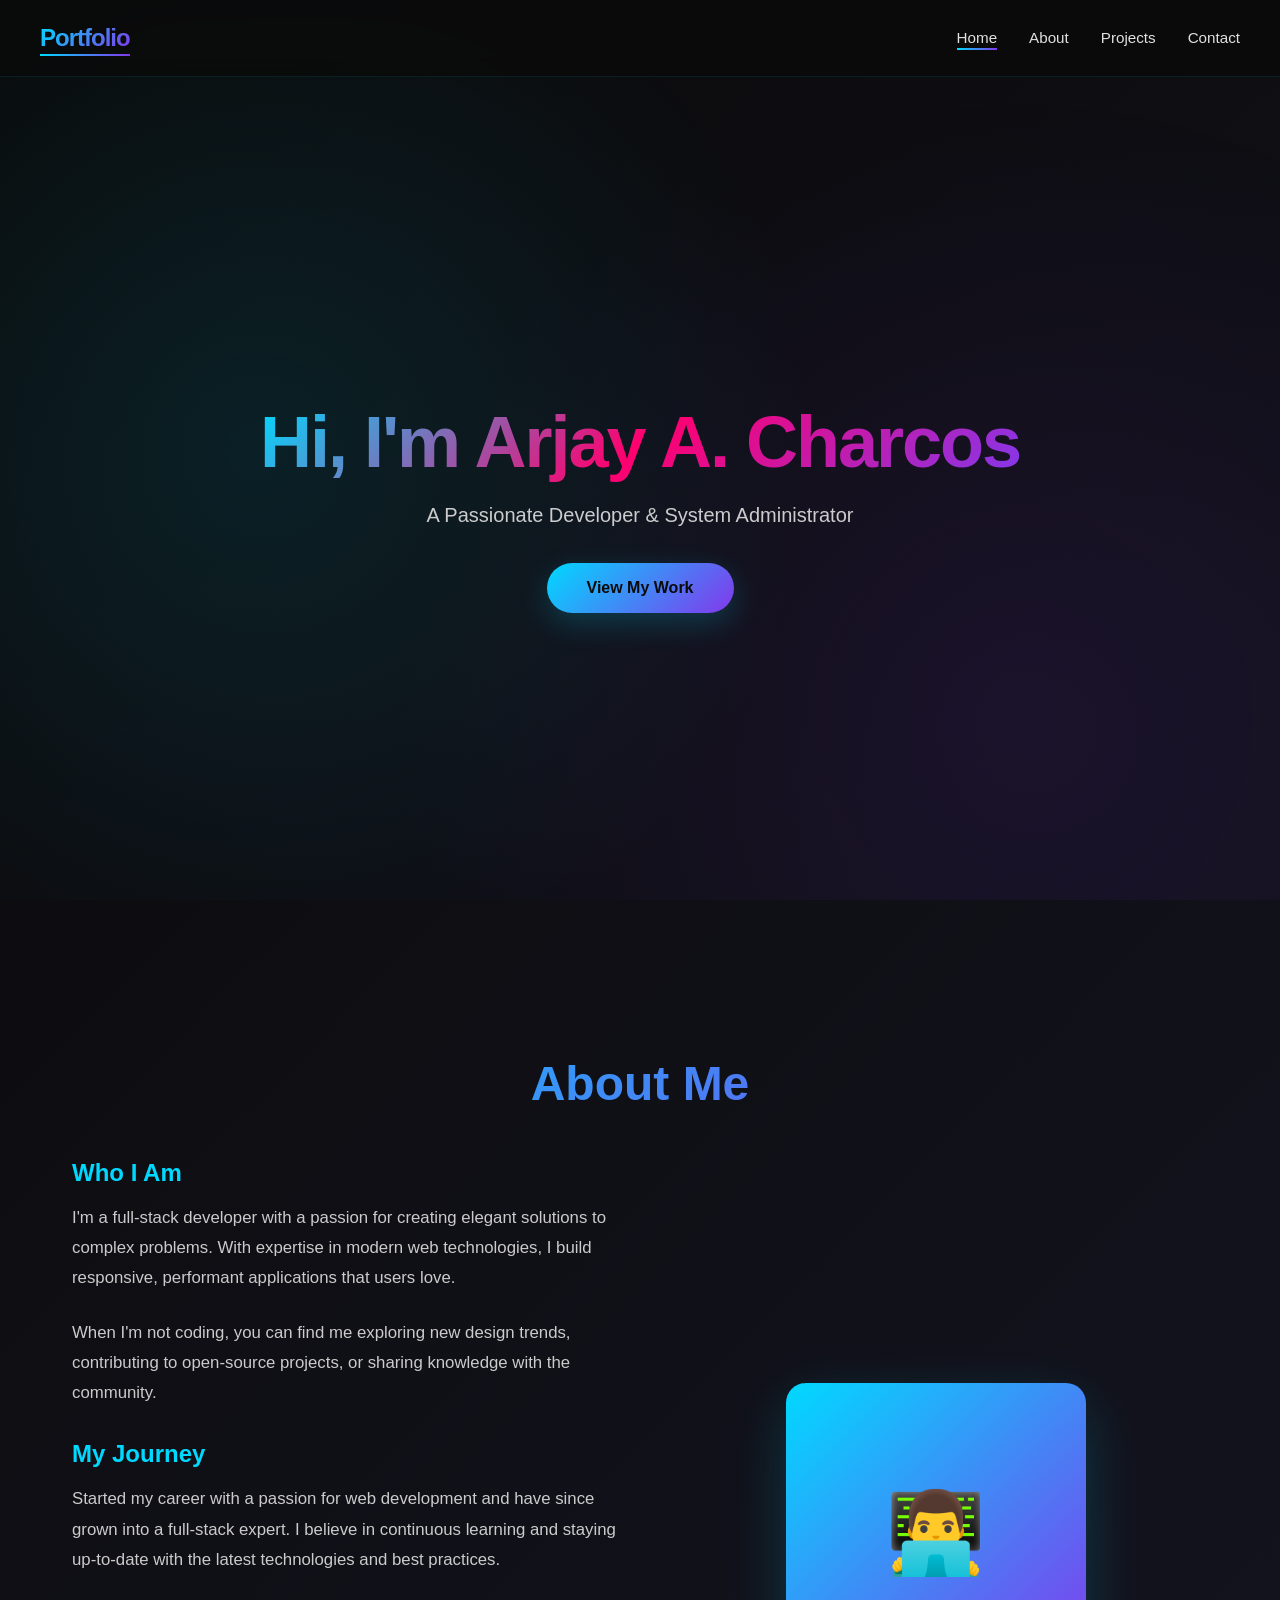
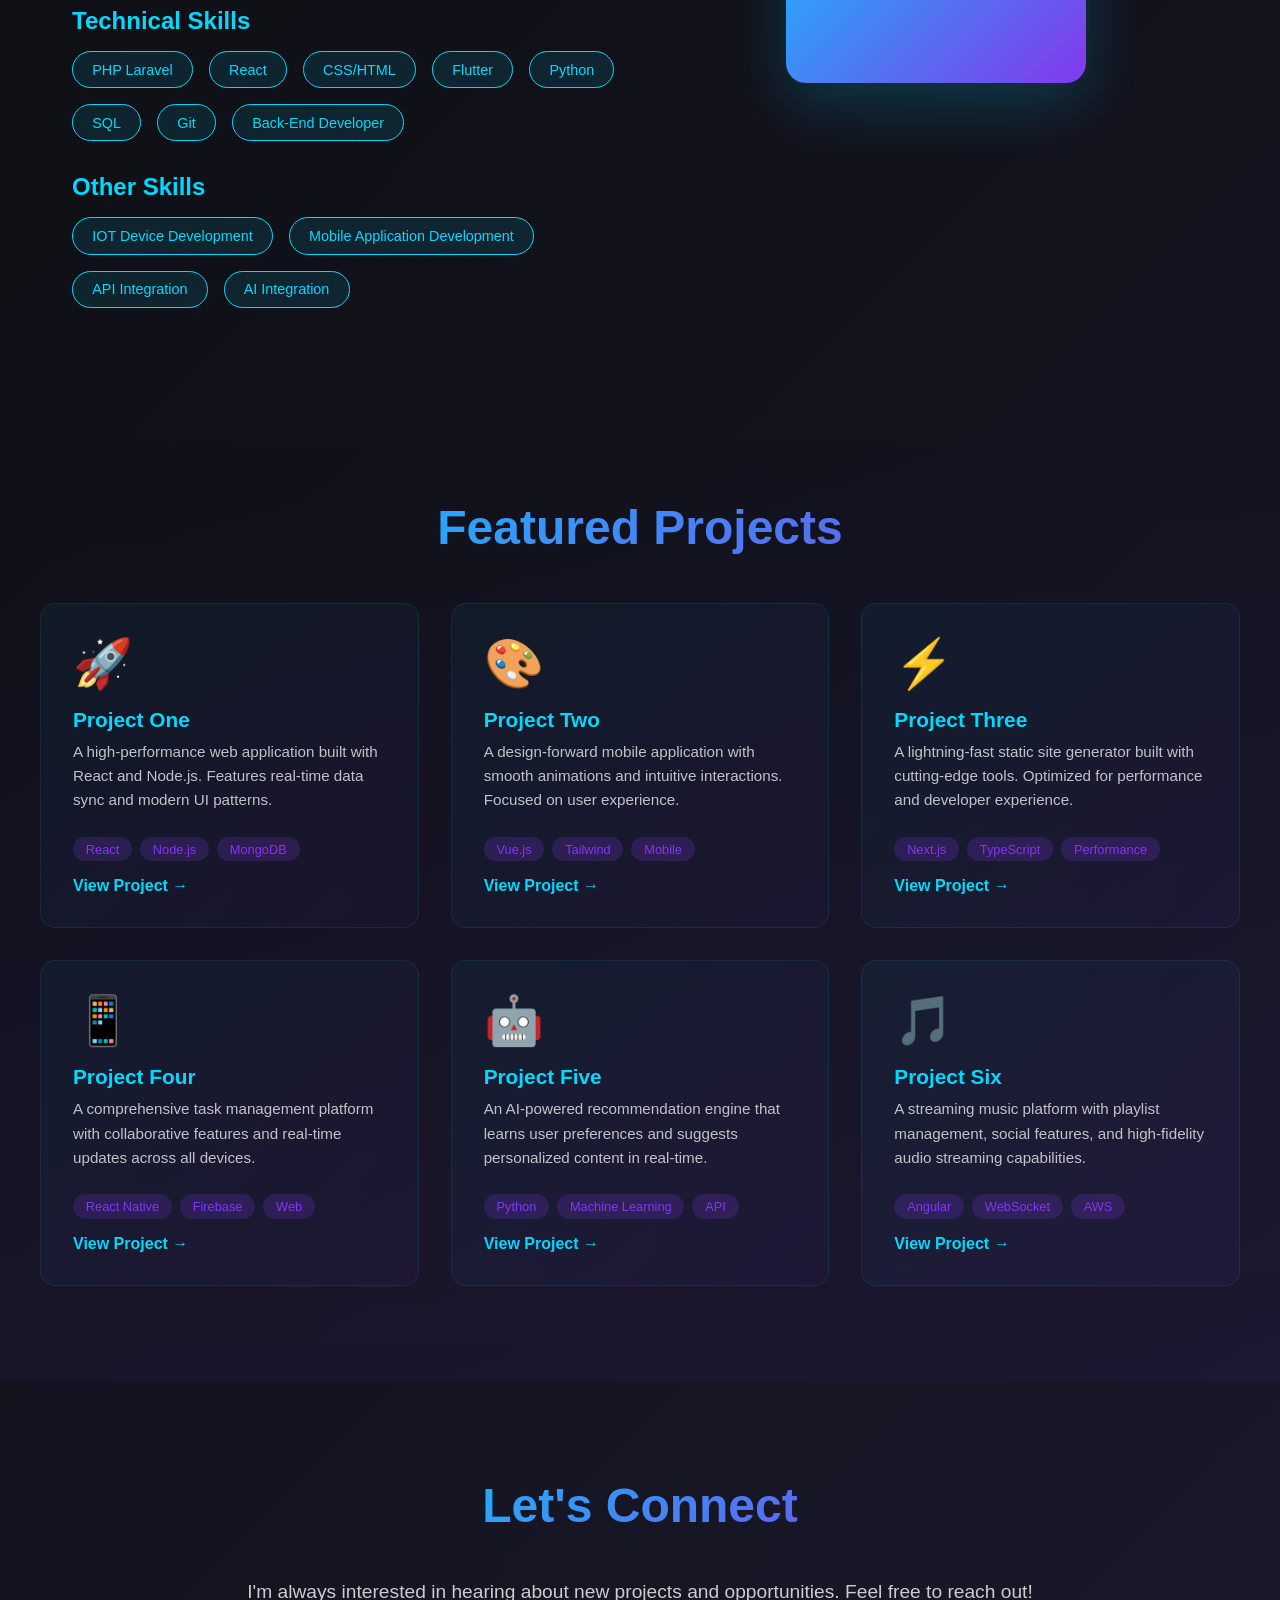
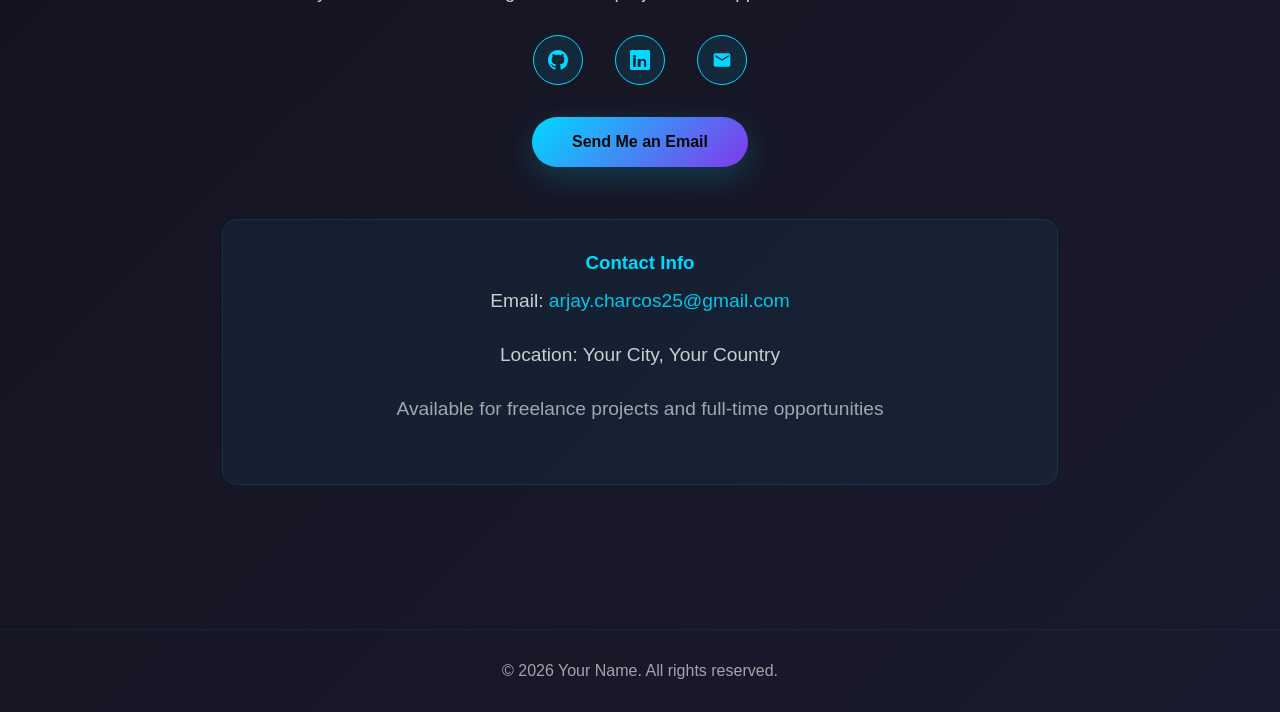
==== index.html @ fac3ec33 "updates 1" ====
<!DOCTYPE html>
<html lang="en">
<head>
    <meta charset="UTF-8">
    <meta name="viewport" content="width=device-width, initial-scale=1.0">
    <title>Portfolio - Home</title>
    <link rel="stylesheet" href="css/styles.css">
</head>
<body>
    <!-- Navigation -->
    <nav>
        <div class="nav-container">
            <a href="#home" class="logo">Portfolio</a>
            <ul>
                <li><a href="#home">Home</a></li>
                <li><a href="#about">About</a></li>
                <li><a href="#projects">Projects</a></li>
                <li><a href="#contact">Contact</a></li>
            </ul>
        </div>
    </nav>

    <!-- ========================
         HERO SECTION
         ======================== -->
    <section class="hero" id="home">
        <div class="hero-content">
            <h1>Hi, I'm Arjay A. Charcos</h1>
            <p>A Passionate Developer & System Administrator</p>
            <a href="#projects" class="cta-button">View My Work</a>
        </div>
    </section>

    <!-- ========================
         ABOUT SECTION
         ======================== -->
    <section class="about" id="about">
        <h2 class="section-title">About Me</h2>
        <div class="about-grid">
            <div class="about-text">
                <h3>Who I Am</h3>
                <p>I'm a full-stack developer with a passion for creating elegant solutions to complex problems. With expertise in modern web technologies, I build responsive, performant applications that users love.</p>
                <p>When I'm not coding, you can find me exploring new design trends, contributing to open-source projects, or sharing knowledge with the community.</p>
                
                <h3 style="margin-top: 2rem;">My Journey</h3>
                <p>Started my career with a passion for web development and have since grown into a full-stack expert. I believe in continuous learning and staying up-to-date with the latest technologies and best practices.</p>

                <h3 style="margin-top: 2rem;">Technical Skills</h3>
                <div class="skills">
                    <span class="skill-tag">PHP Laravel</span>
                    <span class="skill-tag">React</span>
                    <span class="skill-tag">CSS/HTML</span>
                    <span class="skill-tag">Flutter</span>
                    <span class="skill-tag">Python</span>
                    <span class="skill-tag">SQL</span>
                    <span class="skill-tag">Git</span>
                    <span class="skill-tag">Back-End Developer</span>
                </div>

                <h3 style="margin-top: 2rem;">Other Skills</h3>
                <div class="skills">
                    <span class="skill-tag">IOT Device Development</span>
                    <span class="skill-tag">Mobile Application Development</span>
                    <span class="skill-tag">API Integration</span>
                    <span class="skill-tag">AI Integration</span>
                </div>
            </div>
            <div class="about-image">👨‍💻</div>
        </div>
    </section>

    <!-- ========================
         PROJECTS SECTION
         ======================== -->
    <section class="projects" id="projects">
        <div class="projects-container">
            <h2 class="section-title">Featured Projects</h2>
            <div class="projects-grid">
                <div class="project-card">
                    <div class="project-icon">🚀</div>
                    <h3>Project One</h3>
                    <p>A high-performance web application built with React and Node.js. Features real-time data sync and modern UI patterns.</p>
                    <div class="project-tags">
                        <span class="project-tag">React</span>
                        <span class="project-tag">Node.js</span>
                        <span class="project-tag">MongoDB</span>
                    </div>
                    <a href="#" class="project-link">View Project →</a>
                </div>

                <div class="project-card">
                    <div class="project-icon">🎨</div>
                    <h3>Project Two</h3>
                    <p>A design-forward mobile application with smooth animations and intuitive interactions. Focused on user experience.</p>
                    <div class="project-tags">
                        <span class="project-tag">Vue.js</span>
                        <span class="project-tag">Tailwind</span>
                        <span class="project-tag">Mobile</span>
                    </div>
                    <a href="#" class="project-link">View Project →</a>
                </div>

                <div class="project-card">
                    <div class="project-icon">⚡</div>
                    <h3>Project Three</h3>
                    <p>A lightning-fast static site generator built with cutting-edge tools. Optimized for performance and developer experience.</p>
                    <div class="project-tags">
                        <span class="project-tag">Next.js</span>
                        <span class="project-tag">TypeScript</span>
                        <span class="project-tag">Performance</span>
                    </div>
                    <a href="#" class="project-link">View Project →</a>
                </div>

                <div class="project-card">
                    <div class="project-icon">📱</div>
                    <h3>Project Four</h3>
                    <p>A comprehensive task management platform with collaborative features and real-time updates across all devices.</p>
                    <div class="project-tags">
                        <span class="project-tag">React Native</span>
                        <span class="project-tag">Firebase</span>
                        <span class="project-tag">Web</span>
                    </div>
                    <a href="#" class="project-link">View Project →</a>
                </div>

                <div class="project-card">
                    <div class="project-icon">🤖</div>
                    <h3>Project Five</h3>
                    <p>An AI-powered recommendation engine that learns user preferences and suggests personalized content in real-time.</p>
                    <div class="project-tags">
                        <span class="project-tag">Python</span>
                        <span class="project-tag">Machine Learning</span>
                        <span class="project-tag">API</span>
                    </div>
                    <a href="#" class="project-link">View Project →</a>
                </div>

                <div class="project-card">
                    <div class="project-icon">🎵</div>
                    <h3>Project Six</h3>
                    <p>A streaming music platform with playlist management, social features, and high-fidelity audio streaming capabilities.</p>
                    <div class="project-tags">
                        <span class="project-tag">Angular</span>
                        <span class="project-tag">WebSocket</span>
                        <span class="project-tag">AWS</span>
                    </div>
                    <a href="#" class="project-link">View Project →</a>
                </div>
            </div>
        </div>
    </section>

    <!-- ========================
         CONTACT SECTION
         ======================== -->
    <section class="contact" id="contact">
        <h2 class="section-title">Let's Connect</h2>
        <p>I'm always interested in hearing about new projects and opportunities. Feel free to reach out!</p>
        
        <div class="social-links">
            <a href="https://github.com/archcos" class="social-link" title="GitHub" target="_blank">
                <svg width="20" height="20" viewBox="0 0 24 24" fill="currentColor">
                    <path d="M12 0C5.37 0 0 5.37 0 12c0 5.31 3.435 9.795 8.205 11.385.6.105.825-.255.825-.57 0-.285-.015-1.23-.015-2.235-3.015.555-3.795-.735-4.035-1.41-.135-.345-.72-1.41-1.23-1.695-.42-.225-1.02-.78-.015-.795.945-.015 1.62.87 1.845 1.23 1.08 1.815 2.805 1.305 3.495.99.105-.78.42-1.305.765-1.605-2.67-.3-5.46-1.335-5.46-5.925 0-1.305.465-2.385 1.23-3.225-.12-.3-.54-1.53.12-3.18 0 0 1.005-.315 3.3 1.23.96-.27 1.98-.405 3-.405s2.04.135 3 .405c2.295-1.56 3.3-1.23 3.3-1.23.66 1.65.24 2.88.12 3.18.765.84 1.23 1.905 1.23 3.225 0 4.605-2.805 5.625-5.475 5.925.435.375.81 1.095.81 2.22 0 1.605-.015 2.895-.015 3.3 0 .315.225.69.825.57A12.02 12.02 0 0024 12c0-6.63-5.37-12-12-12z"/>
                </svg>
            </a>
            <a href="https://linkedin.com" class="social-link" title="LinkedIn" target="_blank">
                <svg width="20" height="20" viewBox="0 0 24 24" fill="currentColor">
                    <path d="M20.447 20.452h-3.554v-5.569c0-1.328-.475-2.236-1.986-2.236-1.081 0-1.722.722-2.004 1.418-.103.249-.129.597-.129.946v5.441h-3.554s.05-8.824 0-9.744h3.554v1.378c.43-.664 1.199-1.608 2.928-1.608 2.136 0 3.745 1.398 3.745 4.401v5.573zM5.337 9.432c-1.144 0-1.915-.758-1.915-1.707 0-.957.77-1.708 1.963-1.708 1.193 0 1.915.751 1.929 1.708 0 .949-.736 1.707-1.977 1.707zm1.582 11.02H3.715V8.708h3.204v11.744zM22.225 0H1.771C.792 0 0 .774 0 1.729v20.542C0 23.227.792 24 1.771 24h20.451C23.2 24 24 23.227 24 22.271V1.729C24 .774 23.2 0 22.222 0h.003z"/>
                </svg>
            </a>
            <a href="mailto:arjay.charcos25@gmail.com" class="social-link" title="Email">
                <svg width="20" height="20" viewBox="0 0 24 24" fill="currentColor">
                    <path d="M20 4H4c-1.1 0-1.99.9-1.99 2L2 18c0 1.1.9 2 2 2h16c1.1 0 2-.9 2-2V6c0-1.1-.9-2-2-2zm0 4l-8 5-8-5V6l8 5 8-5v2z"/>
                </svg>
            </a>
        </div>

        <a href="mailto:arjay.charcos25@gmail.com" class="cta-button">Send Me an Email</a>

        <div style="margin-top: 3rem; padding: 2rem; background: rgba(0, 217, 255, 0.05); border-radius: 15px; border: 1px solid rgba(0, 217, 255, 0.1);">
            <h3 style="color: var(--primary); margin-bottom: 1rem;">Contact Info</h3>
            <p>Email: <a href="mailto:arjay.charcos25@gmail.com" style="color: var(--primary); text-decoration: none;">arjay.charcos25@gmail.com</a></p>
            <p>Location: Your City, Your Country</p>
            <p style="margin-top: 1rem; opacity: 0.7;">Available for freelance projects and full-time opportunities</p>
        </div>
    </section>

    <!-- Footer -->
    <footer>
        <p>&copy; 2026 Your Name. All rights reserved.</p>
    </footer>

    <script src="js/script.js"></script>
</body>
</html>
---- css/styles.css ----
/* ========================
   CSS Variables & Global
   ======================== */

:root {
    --primary: #00d9ff;
    --secondary: #ff006e;
    --accent: #8338ec;
    --dark: #0a0a0a;
    --darker: #050505;
    --light: #f0f0f0;
    --text: #e0e0e0;
}

* {
    margin: 0;
    padding: 0;
    box-sizing: border-box;
}

html {
    scroll-behavior: smooth;
}

body {
    font-family: 'Segoe UI', Tahoma, Geneva, Verdana, sans-serif;
    background: linear-gradient(135deg, var(--dark) 0%, #1a1a2e 100%);
    color: var(--text);
    overflow-x: hidden;
    position: relative;
}

/* Animated background */
body::before {
    content: '';
    position: fixed;
    top: 0;
    left: 0;
    width: 100%;
    height: 100%;
    background: 
        radial-gradient(circle at 20% 50%, rgba(0, 217, 255, 0.1) 0%, transparent 50%),
        radial-gradient(circle at 80% 80%, rgba(131, 56, 236, 0.1) 0%, transparent 50%);
    pointer-events: none;
    z-index: 0;
    animation: gradientShift 15s ease infinite;
}

@keyframes gradientShift {
    0%, 100% {
        background: 
            radial-gradient(circle at 20% 50%, rgba(0, 217, 255, 0.1) 0%, transparent 50%),
            radial-gradient(circle at 80% 80%, rgba(131, 56, 236, 0.1) 0%, transparent 50%);
    }
    50% {
        background: 
            radial-gradient(circle at 80% 50%, rgba(0, 217, 255, 0.1) 0%, transparent 50%),
            radial-gradient(circle at 20% 80%, rgba(131, 56, 236, 0.1) 0%, transparent 50%);
    }
}

section {
    position: relative;
    z-index: 1;
}

/* ========================
   Navigation
   ======================== */

nav {
    position: fixed;
    top: 0;
    width: 100%;
    padding: 1.5rem 2rem;
    backdrop-filter: blur(10px);
    background: rgba(10, 10, 10, 0.8);
    border-bottom: 1px solid rgba(0, 217, 255, 0.1);
    z-index: 100;
    animation: slideDown 0.6s ease;
}

@keyframes slideDown {
    from {
        transform: translateY(-100%);
        opacity: 0;
    }
    to {
        transform: translateY(0);
        opacity: 1;
    }
}

.nav-container {
    max-width: 1200px;
    margin: 0 auto;
    display: flex;
    justify-content: space-between;
    align-items: center;
}

.logo {
    font-size: 1.5rem;
    font-weight: bold;
    background: linear-gradient(135deg, var(--primary), var(--accent));
    -webkit-background-clip: text;
    -webkit-text-fill-color: transparent;
    background-clip: text;
    letter-spacing: -1px;
    text-decoration: none;
    display: inline-block;
}

nav ul {
    display: flex;
    list-style: none;
    gap: 2rem;
}

nav a {
    color: var(--text);
    text-decoration: none;
    font-size: 0.95rem;
    position: relative;
    transition: color 0.3s ease;
}

nav a::after {
    content: '';
    position: absolute;
    bottom: -4px;
    left: 0;
    width: 0;
    height: 2px;
    background: linear-gradient(90deg, var(--primary), var(--accent));
    transition: width 0.3s ease;
}

nav a:hover {
    color: var(--primary);
}

nav a:hover::after {
    width: 100%;
}

nav a.active::after {
    width: 100%;
}

/* ========================
   Hero Section
   ======================== */

.hero {
    min-height: 100vh;
    display: flex;
    align-items: center;
    justify-content: center;
    padding: 2rem;
    margin-top: 60px;
}

.hero-content {
    text-align: center;
    max-width: 800px;
    animation: fadeInUp 1s ease 0.2s both;
}

@keyframes fadeInUp {
    from {
        opacity: 0;
        transform: translateY(30px);
    }
    to {
        opacity: 1;
        transform: translateY(0);
    }
}

.hero h1 {
    font-size: clamp(2rem, 8vw, 4.5rem);
    font-weight: 800;
    margin-bottom: 1rem;
    line-height: 1.1;
    background: linear-gradient(135deg, var(--primary), var(--secondary), var(--accent));
    -webkit-background-clip: text;
    -webkit-text-fill-color: transparent;
    background-clip: text;
    letter-spacing: -2px;
}

.hero p {
    font-size: 1.25rem;
    color: var(--text);
    margin-bottom: 2rem;
    line-height: 1.6;
    opacity: 0.9;
}

/* ========================
   Buttons
   ======================== */

.cta-button {
    display: inline-block;
    padding: 1rem 2.5rem;
    background: linear-gradient(135deg, var(--primary), var(--accent));
    color: var(--dark);
    text-decoration: none;
    border-radius: 50px;
    font-weight: 600;
    font-size: 1rem;
    transition: all 0.3s ease;
    position: relative;
    overflow: hidden;
    box-shadow: 0 10px 30px rgba(0, 217, 255, 0.2);
    cursor: pointer;
    border: none;
}

.cta-button::before {
    content: '';
    position: absolute;
    top: 0;
    left: -100%;
    width: 100%;
    height: 100%;
    background: rgba(255, 255, 255, 0.2);
    transition: left 0.3s ease;
}

.cta-button:hover {
    transform: translateY(-3px);
    box-shadow: 0 15px 40px rgba(0, 217, 255, 0.4);
}

.cta-button:hover::before {
    left: 100%;
}

/* ========================
   Section Titles
   ======================== */

.section-title {
    font-size: 3rem;
    font-weight: 800;
    margin-bottom: 3rem;
    text-align: center;
    background: linear-gradient(135deg, var(--primary), var(--accent));
    -webkit-background-clip: text;
    -webkit-text-fill-color: transparent;
    background-clip: text;
}

/* ========================
   About Section
   ======================== */

.about {
    padding: 6rem 2rem;
    max-width: 1200px;
    margin: 0 auto;
}

.about-grid {
    display: grid;
    grid-template-columns: 1fr 1fr;
    gap: 3rem;
    align-items: center;
}

.about-text h3 {
    font-size: 1.5rem;
    margin-bottom: 1rem;
    color: var(--primary);
}

.about-text p {
    font-size: 1.05rem;
    line-height: 1.8;
    margin-bottom: 1.5rem;
    opacity: 0.9;
}

.skills {
    display: flex;
    flex-wrap: wrap;
    gap: 1rem;
}

.skill-tag {
    background: rgba(0, 217, 255, 0.1);
    border: 1px solid var(--primary);
    color: var(--primary);
    padding: 0.6rem 1.2rem;
    border-radius: 30px;
    font-size: 0.9rem;
    transition: all 0.3s ease;
}

.skill-tag:hover {
    background: rgba(0, 217, 255, 0.2);
    transform: translateY(-2px);
}

.about-image {
    width: 300px;
    height: 300px;
    background: linear-gradient(135deg, var(--primary), var(--accent));
    border-radius: 20px;
    display: flex;
    align-items: center;
    justify-content: center;
    font-size: 5rem;
    margin: 0 auto;
    box-shadow: 0 20px 60px rgba(0, 217, 255, 0.2);
    object-fit: cover;
}

/* ========================
   Projects Section
   ======================== */

.projects {
    padding: 6rem 2rem;
    background: linear-gradient(180deg, transparent 0%, rgba(131, 56, 236, 0.05) 100%);
}

.projects-container {
    max-width: 1200px;
    margin: 0 auto;
}

.projects-grid {
    display: grid;
    grid-template-columns: repeat(auto-fit, minmax(350px, 1fr));
    gap: 2rem;
    margin-top: 3rem;
}

.project-card {
    background: linear-gradient(135deg, rgba(0, 217, 255, 0.05), rgba(131, 56, 236, 0.05));
    border: 1px solid rgba(0, 217, 255, 0.1);
    border-radius: 15px;
    padding: 2rem;
    transition: all 0.3s ease;
    position: relative;
    overflow: hidden;
    animation: slideUp 0.6s ease;
}

@keyframes slideUp {
    from {
        opacity: 0;
        transform: translateY(30px);
    }
    to {
        opacity: 1;
        transform: translateY(0);
    }
}

.project-card::before {
    content: '';
    position: absolute;
    top: -1px;
    left: -1px;
    right: -1px;
    bottom: -1px;
    background: linear-gradient(45deg, var(--primary), var(--accent), var(--secondary));
    z-index: -1;
    opacity: 0;
    transition: opacity 0.3s ease;
    border-radius: 15px;
}

.project-card:hover {
    transform: translateY(-10px);
    border-color: rgba(0, 217, 255, 0.3);
}

.project-card:hover::before {
    opacity: 0.1;
}

.project-icon {
    font-size: 3rem;
    margin-bottom: 1rem;
}

.project-card h3 {
    font-size: 1.3rem;
    margin-bottom: 0.5rem;
    color: var(--primary);
}

.project-card p {
    font-size: 0.95rem;
    line-height: 1.6;
    opacity: 0.85;
    margin-bottom: 1.5rem;
}

.project-tags {
    display: flex;
    flex-wrap: wrap;
    gap: 0.5rem;
}

.project-tag {
    background: rgba(131, 56, 236, 0.2);
    color: var(--accent);
    padding: 0.3rem 0.8rem;
    border-radius: 20px;
    font-size: 0.8rem;
}

.project-link {
    display: inline-block;
    margin-top: 1rem;
    color: var(--primary);
    text-decoration: none;
    font-weight: 600;
    transition: all 0.3s ease;
}

.project-link:hover {
    color: var(--secondary);
    transform: translateX(5px);
}

/* ========================
   Contact Section
   ======================== */

.contact {
    padding: 6rem 2rem;
    text-align: center;
    max-width: 900px;
    margin: 0 auto;
}

.contact p {
    font-size: 1.2rem;
    margin-bottom: 2rem;
    opacity: 0.9;
}

.social-links {
    display: flex;
    justify-content: center;
    gap: 2rem;
    margin-bottom: 2rem;
    flex-wrap: wrap;
}

.social-link {
    width: 50px;
    height: 50px;
    display: flex;
    align-items: center;
    justify-content: center;
    background: rgba(0, 217, 255, 0.1);
    border: 1px solid var(--primary);
    border-radius: 50%;
    color: var(--primary);
    text-decoration: none;
    transition: all 0.3s ease;
    font-size: 1.2rem;
}

.social-link:hover {
    background: var(--primary);
    color: var(--dark);
    transform: translateY(-5px);
}

/* ========================
   Footer
   ======================== */

footer {
    text-align: center;
    padding: 2rem;
    border-top: 1px solid rgba(0, 217, 255, 0.1);
    color: var(--text);
    opacity: 0.7;
    margin-top: 3rem;
}

/* ========================
   Responsive
   ======================== */

@media (max-width: 768px) {
    nav ul {
        gap: 1rem;
        font-size: 0.85rem;
    }

    .about-grid {
        grid-template-columns: 1fr;
    }

    .hero h1 {
        font-size: 2.5rem;
    }

    .section-title {
        font-size: 2rem;
    }

    .projects-grid {
        grid-template-columns: 1fr;
    }

    .social-links {
        gap: 1rem;
    }
}

@media (max-width: 480px) {
    nav ul {
        gap: 0.8rem;
        font-size: 0.75rem;
    }

    .logo {
        font-size: 1.2rem;
    }

    nav {
        padding: 1rem;
    }

    .cta-button {
        padding: 0.8rem 2rem;
        font-size: 0.9rem;
    }
}
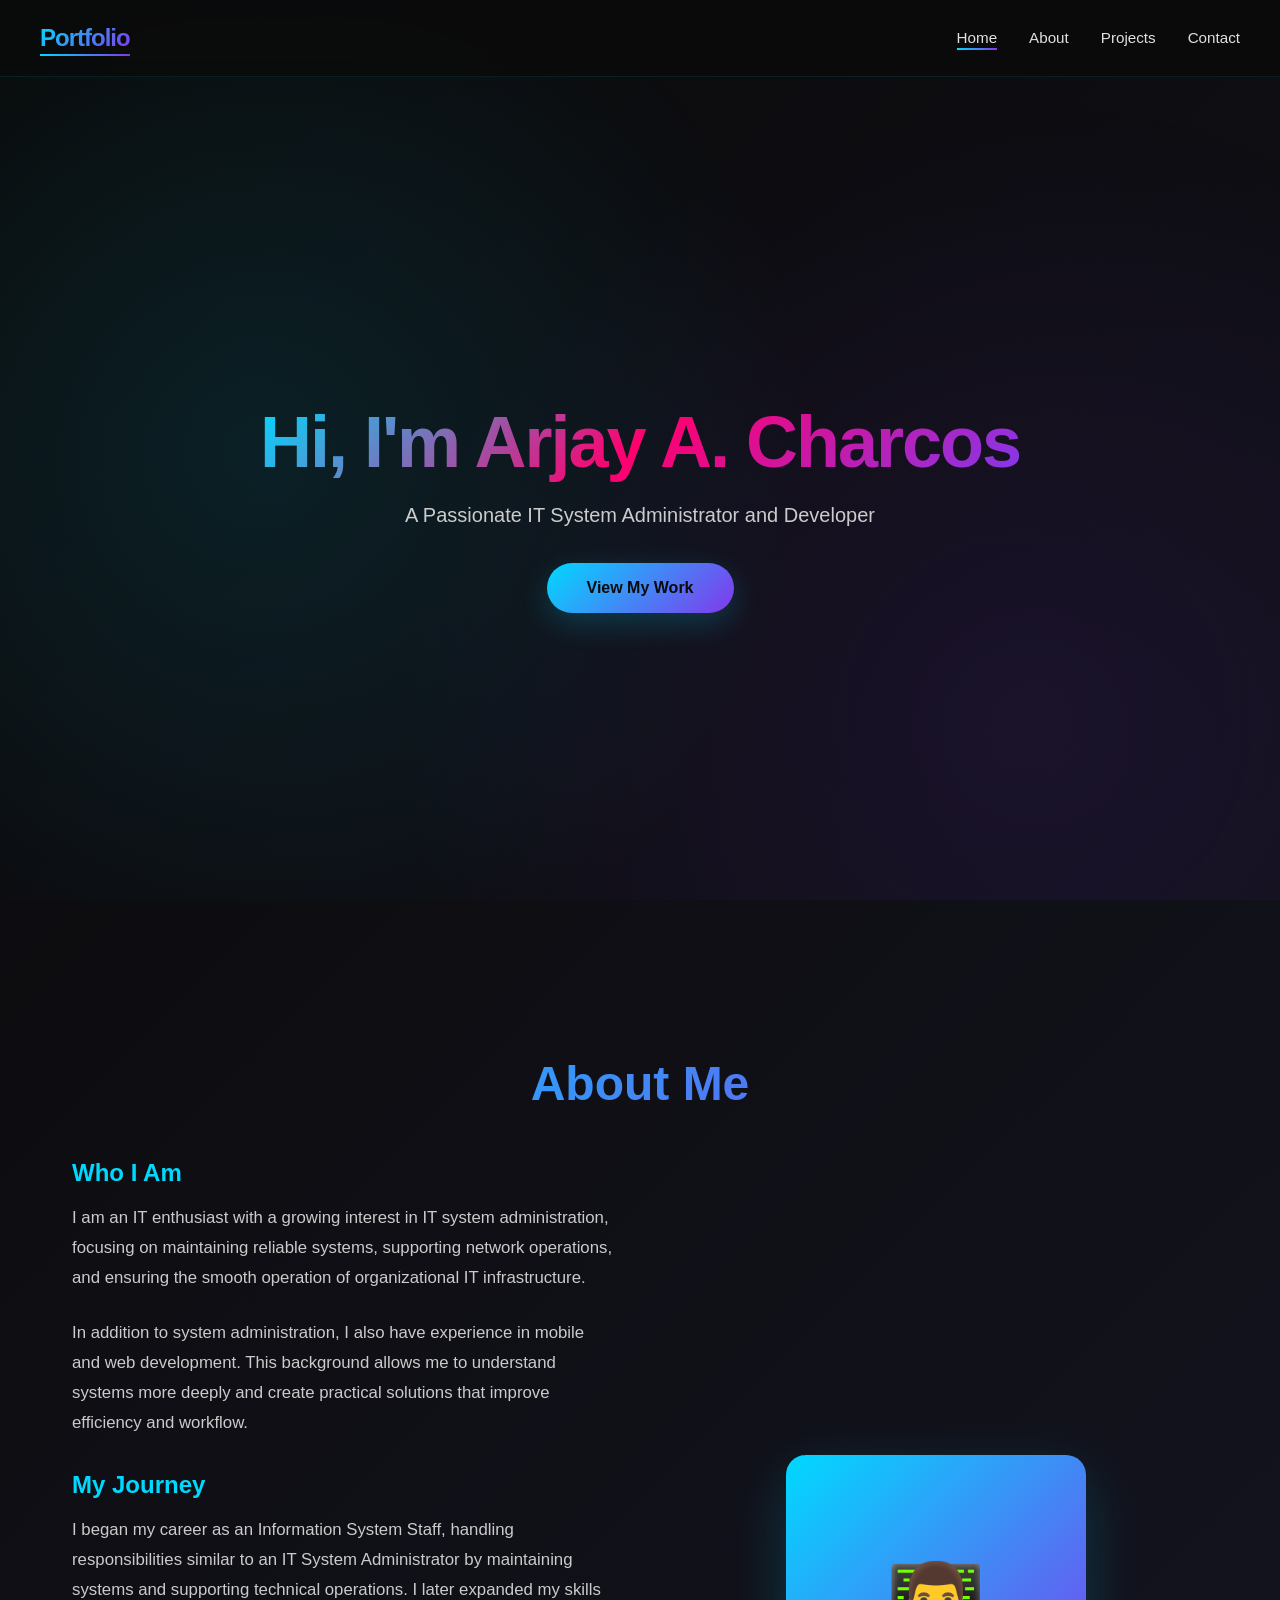
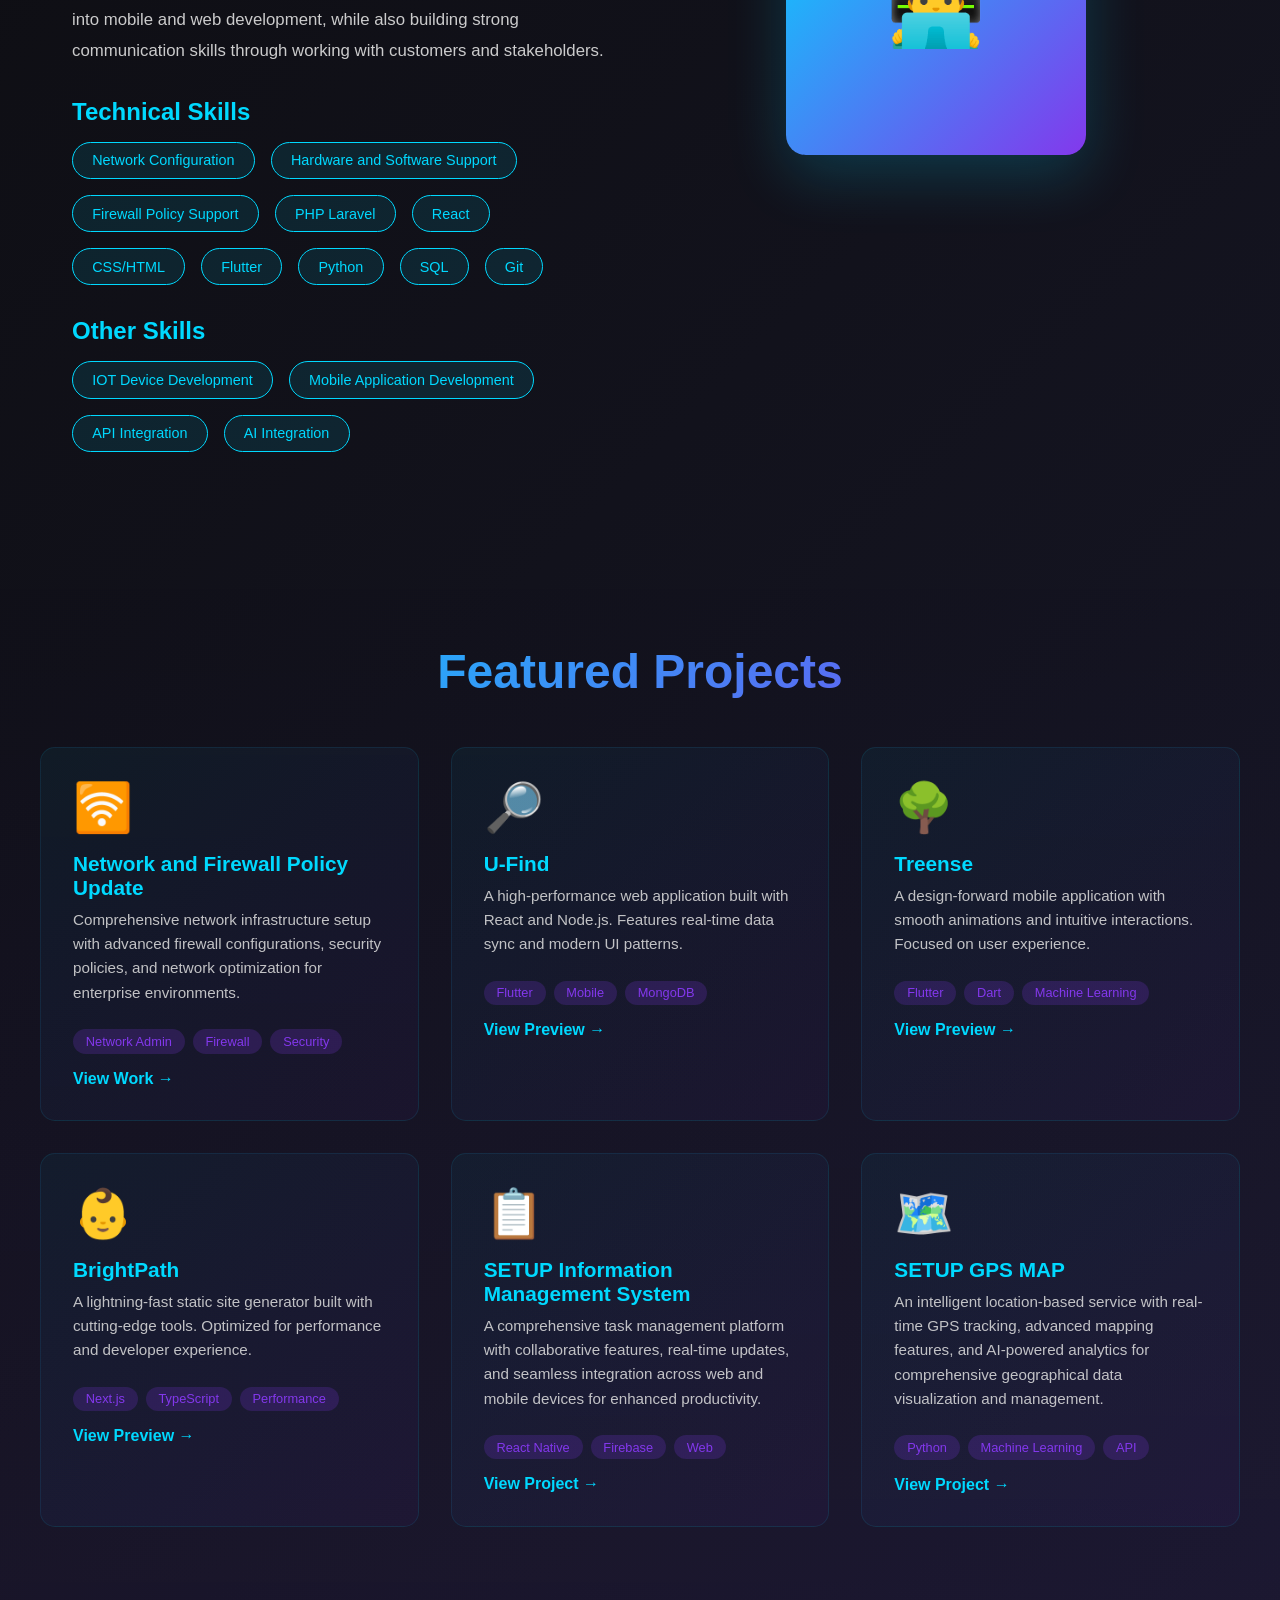
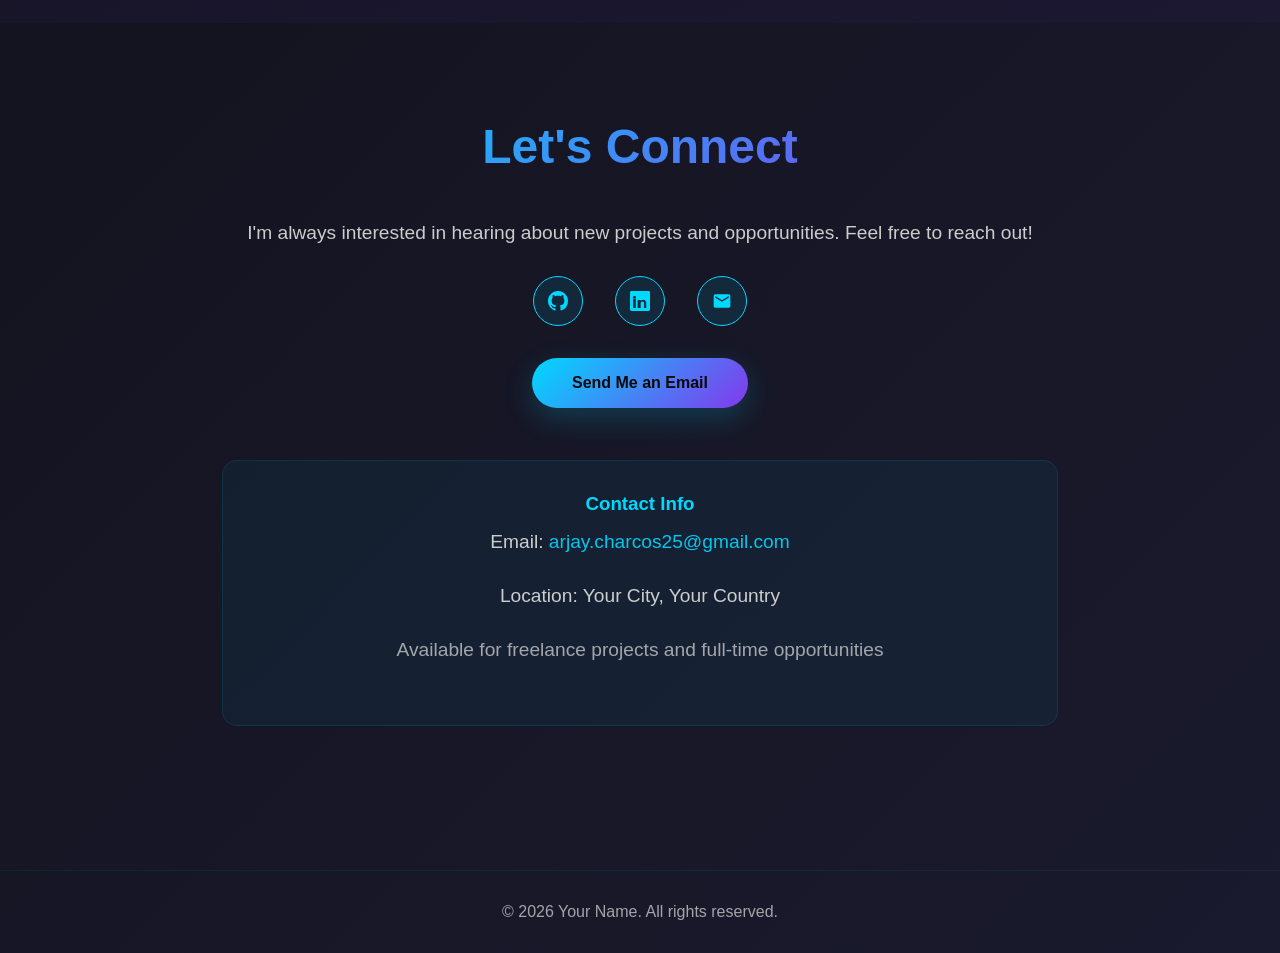
==== commit 231abbed: "with resources" ====
--- a/index.html
+++ b/index.html
@@ -26,7 +26,7 @@
     <section class="hero" id="home">
         <div class="hero-content">
             <h1>Hi, I'm Arjay A. Charcos</h1>
-            <p>A Passionate Developer & System Administrator</p>
+            <p>A Passionate IT System Administrator and Developer</p>
             <a href="#projects" class="cta-button">View My Work</a>
         </div>
     </section>
@@ -39,14 +39,18 @@
         <div class="about-grid">
             <div class="about-text">
                 <h3>Who I Am</h3>
-                <p>I'm a full-stack developer with a passion for creating elegant solutions to complex problems. With expertise in modern web technologies, I build responsive, performant applications that users love.</p>
-                <p>When I'm not coding, you can find me exploring new design trends, contributing to open-source projects, or sharing knowledge with the community.</p>
+                <p>I am an IT enthusiast with a growing interest in IT system administration, focusing on maintaining reliable systems, supporting network operations, and ensuring the smooth operation of organizational IT infrastructure.</p>
+
+                <p>In addition to system administration, I also have experience in mobile and web development. This background allows me to understand systems more deeply and create practical solutions that improve efficiency and workflow.</p>
                 
                 <h3 style="margin-top: 2rem;">My Journey</h3>
-                <p>Started my career with a passion for web development and have since grown into a full-stack expert. I believe in continuous learning and staying up-to-date with the latest technologies and best practices.</p>
-
+                <p>I began my career as an Information System Staff, handling responsibilities similar to an IT System Administrator by maintaining systems and supporting technical operations. I later expanded my skills into mobile and web development, while also building strong communication skills through working with customers and stakeholders.</p>
+                
                 <h3 style="margin-top: 2rem;">Technical Skills</h3>
                 <div class="skills">
+                    <span class="skill-tag">Network Configuration</span>
+                    <span class="skill-tag">Hardware and Software Support</span>
+                    <span class="skill-tag">Firewall Policy Support</span>
                     <span class="skill-tag">PHP Laravel</span>
                     <span class="skill-tag">React</span>
                     <span class="skill-tag">CSS/HTML</span>
@@ -54,7 +58,6 @@
                     <span class="skill-tag">Python</span>
                     <span class="skill-tag">SQL</span>
                     <span class="skill-tag">Git</span>
-                    <span class="skill-tag">Back-End Developer</span>
                 </div>
 
                 <h3 style="margin-top: 2rem;">Other Skills</h3>
@@ -76,76 +79,82 @@
         <div class="projects-container">
             <h2 class="section-title">Featured Projects</h2>
             <div class="projects-grid">
-                <div class="project-card">
-                    <div class="project-icon">🚀</div>
-                    <h3>Project One</h3>
+                <!-- Network and Firewall - Image Slideshow -->
+                <div class="project-card">
+                    <div class="project-icon">🛜</div>
+                    <h3>Network and Firewall Policy Update</h3>
+                    <p>Comprehensive network infrastructure setup with advanced firewall configurations, security policies, and network optimization for enterprise environments.</p>
+                    <div class="project-tags">
+                        <span class="project-tag">Network Admin</span>
+                        <span class="project-tag">Firewall</span>
+                        <span class="project-tag">Security</span>
+                    </div>
+                    <a href="#" class="project-link" onclick="openImageSlideshow(event, ['resources/network/ns.jpg', 'resources/network/un.jpg', 'resources/network/ap.jpg', 'resources/network/fp.jpg'], ['Network Setup', 'UniFi Configuration', 'Access Point Installation', 'Policy Update'], 'Network and Firewall Policy Update')">View Work →</a>
+                </div>
+
+                <!-- U-Find - Video -->
+                <div class="project-card">
+                    <div class="project-icon">🔎</div>
+                    <h3>U-Find</h3>
                     <p>A high-performance web application built with React and Node.js. Features real-time data sync and modern UI patterns.</p>
                     <div class="project-tags">
-                        <span class="project-tag">React</span>
-                        <span class="project-tag">Node.js</span>
+                        <span class="project-tag">Flutter</span>
+                        <span class="project-tag">Mobile</span>
                         <span class="project-tag">MongoDB</span>
                     </div>
-                    <a href="#" class="project-link">View Project →</a>
-                </div>
-
-                <div class="project-card">
-                    <div class="project-icon">🎨</div>
-                    <h3>Project Two</h3>
+                    <a href="#" class="project-link" onclick="openVideoModal(event, 'https://drive.google.com/file/d/1cfQnRJ3yTf0ePirP0XWxxtP7V5ScCT2i/preview', 'U-Find Demo')">View Preview →</a>
+                </div>
+
+                <!-- Treense - Video -->
+                <div class="project-card">
+                    <div class="project-icon">🌳</div>
+                    <h3>Treense</h3>
                     <p>A design-forward mobile application with smooth animations and intuitive interactions. Focused on user experience.</p>
                     <div class="project-tags">
-                        <span class="project-tag">Vue.js</span>
-                        <span class="project-tag">Tailwind</span>
-                        <span class="project-tag">Mobile</span>
-                    </div>
-                    <a href="#" class="project-link">View Project →</a>
-                </div>
-
-                <div class="project-card">
-                    <div class="project-icon">⚡</div>
-                    <h3>Project Three</h3>
+                        <span class="project-tag">Flutter</span>
+                        <span class="project-tag">Dart</span>
+                        <span class="project-tag">Machine Learning</span>
+                    </div>
+                    <a href="#" class="project-link" onclick="openVideoModal(event, 'https://drive.google.com/file/d/1cjdkfNtiel5yJK5eSvXgEhs2EBHmr8-4/preview', 'Treense Demo')">View Preview →</a>
+                </div>
+
+                <!-- BrightPath - Video -->
+                <div class="project-card">
+                    <div class="project-icon">👶</div>
+                    <h3>BrightPath</h3>
                     <p>A lightning-fast static site generator built with cutting-edge tools. Optimized for performance and developer experience.</p>
                     <div class="project-tags">
                         <span class="project-tag">Next.js</span>
                         <span class="project-tag">TypeScript</span>
                         <span class="project-tag">Performance</span>
                     </div>
-                    <a href="#" class="project-link">View Project →</a>
-                </div>
-
-                <div class="project-card">
-                    <div class="project-icon">📱</div>
-                    <h3>Project Four</h3>
-                    <p>A comprehensive task management platform with collaborative features and real-time updates across all devices.</p>
+                    <a href="#" class="project-link" onclick="openVideoModal(event, 'https://drive.google.com/file/d/1cyOeLLv3YpltDjSKcLo5TxvgAMwWOvRk/preview', 'BrightPath Demo')">View Preview →</a>
+                </div>
+
+                <!-- SETUP IMS - Image Slideshow -->
+                <div class="project-card">
+                    <div class="project-icon">📋</div>
+                    <h3>SETUP Information Management System</h3>
+                    <p>A comprehensive task management platform with collaborative features, real-time updates, and seamless integration across web and mobile devices for enhanced productivity.</p>
                     <div class="project-tags">
                         <span class="project-tag">React Native</span>
                         <span class="project-tag">Firebase</span>
                         <span class="project-tag">Web</span>
                     </div>
-                    <a href="#" class="project-link">View Project →</a>
-                </div>
-
-                <div class="project-card">
-                    <div class="project-icon">🤖</div>
-                    <h3>Project Five</h3>
-                    <p>An AI-powered recommendation engine that learns user preferences and suggests personalized content in real-time.</p>
+                    <a href="#" class="project-link" onclick="openImageSlideshow(event, ['resources/setup-ims/setup-1.jpg', 'resources/setup-ims/setup-2.jpg', 'resources/setup-ims/setup-3.jpg', 'resources/setup-ims/setup-4.jpg'], ['Dashboard', 'Task Management', 'User Interface', 'Collaboration'], 'SETUP Information Management System')">View Project →</a>
+                </div>
+
+                <!-- SETUP GPS MAP - Image Slideshow -->
+                <div class="project-card">
+                    <div class="project-icon">🗺️</div>
+                    <h3>SETUP GPS MAP</h3>
+                    <p>An intelligent location-based service with real-time GPS tracking, advanced mapping features, and AI-powered analytics for comprehensive geographical data visualization and management.</p>
                     <div class="project-tags">
                         <span class="project-tag">Python</span>
                         <span class="project-tag">Machine Learning</span>
                         <span class="project-tag">API</span>
                     </div>
-                    <a href="#" class="project-link">View Project →</a>
-                </div>
-
-                <div class="project-card">
-                    <div class="project-icon">🎵</div>
-                    <h3>Project Six</h3>
-                    <p>A streaming music platform with playlist management, social features, and high-fidelity audio streaming capabilities.</p>
-                    <div class="project-tags">
-                        <span class="project-tag">Angular</span>
-                        <span class="project-tag">WebSocket</span>
-                        <span class="project-tag">AWS</span>
-                    </div>
-                    <a href="#" class="project-link">View Project →</a>
+                    <a href="#" class="project-link" onclick="openImageSlideshow(event, ['resources/setup-gps/gps-1.jpg', 'resources/setup-gps/gps-2.jpg', 'resources/setup-gps/gps-3.jpg'], ['Map Overview', 'Location Tracking', 'Analytics'], 'SETUP GPS MAP')">View Project →</a>
                 </div>
             </div>
         </div>
@@ -191,6 +200,47 @@
         <p>&copy; 2026 Your Name. All rights reserved.</p>
     </footer>
 
+    <!-- ========================
+         VIDEO MODAL
+         ======================== -->
+    <div id="videoModal" class="video-modal">
+        <div class="video-content">
+            <button class="close-video" onclick="closeVideoModal()" aria-label="Close video">×</button>
+            <h3 id="videoTitle" class="video-title"></h3>
+            <iframe 
+                id="videoFrame"
+                width="100%" 
+                height="450"
+                allow="autoplay"
+                frameborder="0">
+            </iframe>
+        </div>
+    </div>
+
+    <!-- ========================
+         IMAGE SLIDESHOW MODAL
+         ======================== -->
+    <div id="slideshowModal" class="slideshow-modal">
+        <div class="slideshow-content">
+            <button class="close-slideshow" onclick="closeSlideshowModal()" aria-label="Close slideshow">×</button>
+            <h3 id="slideshowTitle" class="slideshow-title"></h3>
+            
+            <div class="slideshow-container">
+                <img id="slideshowImage" src="" alt="Slideshow image" class="slideshow-image">
+                
+                <div class="slideshow-controls">
+                    <button class="slide-btn prev-btn" onclick="previousSlide()">❮</button>
+                    <span id="imageName" class="image-name"></span>
+                    <button class="slide-btn next-btn" onclick="nextSlide()">❯</button>
+                </div>
+
+                <div class="slideshow-dots">
+                    <div id="dotsContainer" class="dots-container"></div>
+                </div>
+            </div>
+        </div>
+    </div>
+
     <script src="js/script.js"></script>
 </body>
 </html>
--- a/css/styles.css
+++ b/css/styles.css
@@ -478,6 +478,280 @@
 }
 
 /* ========================
+   Video Modal
+   ======================== */
+
+.video-modal {
+    display: none;
+    position: fixed;
+    z-index: 999;
+    left: 0;
+    top: 0;
+    width: 100%;
+    height: 100%;
+    background: rgba(0, 0, 0, 0.9);
+    backdrop-filter: blur(5px);
+    justify-content: center;
+    align-items: center;
+    padding: 2rem;
+    animation: fadeIn 0.3s ease;
+}
+
+.video-modal.active {
+    display: flex;
+}
+
+@keyframes fadeIn {
+    from {
+        opacity: 0;
+    }
+    to {
+        opacity: 1;
+    }
+}
+
+.video-content {
+    width: 100%;
+    max-width: 900px;
+    background: rgba(10, 10, 10, 0.95);
+    padding: 2rem;
+    border-radius: 15px;
+    border: 1px solid rgba(0, 217, 255, 0.2);
+    position: relative;
+    box-shadow: 0 20px 60px rgba(0, 217, 255, 0.2);
+    animation: slideInUp 0.3s ease;
+}
+
+@keyframes slideInUp {
+    from {
+        transform: translateY(50px);
+        opacity: 0;
+    }
+    to {
+        transform: translateY(0);
+        opacity: 1;
+    }
+}
+
+.video-title {
+    color: var(--primary);
+    font-size: 1.5rem;
+    margin-bottom: 1.5rem;
+    text-align: center;
+}
+
+.close-video {
+    position: absolute;
+    top: 1rem;
+    right: 1rem;
+    color: var(--primary);
+    font-size: 2rem;
+    cursor: pointer;
+    background: rgba(0, 217, 255, 0.1);
+    border: none;
+    width: 50px;
+    height: 50px;
+    border-radius: 50%;
+    display: flex;
+    align-items: center;
+    justify-content: center;
+    transition: all 0.3s ease;
+    padding: 0;
+}
+
+.close-video:hover {
+    background: rgba(0, 217, 255, 0.2);
+    transform: rotate(90deg);
+}
+
+#videoFrame {
+    border-radius: 10px;
+    display: block;
+}
+
+/* ========================
+   Image Slideshow Modal
+   ======================== */
+
+.slideshow-modal {
+    display: none;
+    position: fixed;
+    z-index: 999;
+    left: 0;
+    top: 0;
+    width: 100%;
+    height: 100%;
+    background: rgba(0, 0, 0, 0.9);
+    backdrop-filter: blur(5px);
+    justify-content: center;
+    align-items: center;
+    padding: 2rem;
+    animation: fadeIn 0.3s ease;
+}
+
+.slideshow-modal.active {
+    display: flex;
+}
+
+.slideshow-content {
+    width: 100%;
+    max-width: 900px;
+    background: rgba(10, 10, 10, 0.95);
+    padding: 2rem;
+    border-radius: 15px;
+    border: 1px solid rgba(0, 217, 255, 0.2);
+    position: relative;
+    box-shadow: 0 20px 60px rgba(0, 217, 255, 0.2);
+    animation: slideInUp 0.3s ease;
+}
+
+.slideshow-title {
+    color: var(--primary);
+    font-size: 1.5rem;
+    margin-bottom: 1.5rem;
+    text-align: center;
+}
+
+.close-slideshow {
+    position: absolute;
+    top: 1rem;
+    right: 1rem;
+    color: var(--primary);
+    font-size: 2rem;
+    cursor: pointer;
+    background: rgba(0, 217, 255, 0.1);
+    border: none;
+    width: 50px;
+    height: 50px;
+    border-radius: 50%;
+    display: flex;
+    align-items: center;
+    justify-content: center;
+    transition: all 0.3s ease;
+    padding: 0;
+}
+
+.close-slideshow:hover {
+    background: rgba(0, 217, 255, 0.2);
+    transform: rotate(90deg);
+}
+
+.slideshow-container {
+    display: flex;
+    flex-direction: column;
+    gap: 1.5rem;
+}
+
+.slideshow-image {
+    width: 100%;
+    height: auto;
+    max-height: 500px;
+    border-radius: 10px;
+    object-fit: contain;
+    display: block;
+}
+
+.slideshow-controls {
+    display: flex;
+    justify-content: center;
+    align-items: center;
+    gap: 2rem;
+}
+
+.slide-btn {
+    background: linear-gradient(135deg, var(--primary), var(--accent));
+    color: var(--dark);
+    border: none;
+    width: 50px;
+    height: 50px;
+    border-radius: 50%;
+    font-size: 1.5rem;
+    cursor: pointer;
+    transition: all 0.3s ease;
+    display: flex;
+    align-items: center;
+    justify-content: center;
+    padding: 0;
+}
+
+.slide-btn:hover {
+    transform: scale(1.1);
+    box-shadow: 0 10px 25px rgba(0, 217, 255, 0.3);
+}
+
+.slide-btn:active {
+    transform: scale(0.95);
+}
+
+.image-name {
+    color: var(--primary);
+    font-size: 1rem;
+    font-weight: 600;
+    min-width: 150px;
+    text-align: center;
+    padding: 0.5rem 1rem;
+    background: rgba(0, 217, 255, 0.1);
+    border-radius: 20px;
+    border: 1px solid rgba(0, 217, 255, 0.2);
+}
+
+.slideshow-dots {
+    display: flex;
+    justify-content: center;
+    gap: 0.5rem;
+}
+
+.dots-container {
+    display: flex;
+    gap: 0.5rem;
+    flex-wrap: wrap;
+    justify-content: center;
+}
+
+.dot {
+    width: 12px;
+    height: 12px;
+    border-radius: 50%;
+    background: rgba(0, 217, 255, 0.3);
+    border: 1px solid rgba(0, 217, 255, 0.5);
+    cursor: pointer;
+    transition: all 0.3s ease;
+}
+
+.dot.active {
+    background: var(--primary);
+    width: 30px;
+    border-radius: 6px;
+    transform: scale(1.1);
+}
+
+.dot:hover {
+    background: rgba(0, 217, 255, 0.6);
+}
+
+/* ========================
+   Project Image Icon
+   ======================== */
+
+.project-image {
+    background: none;
+    border-radius: 15px;
+    overflow: hidden;
+    padding: 0;
+    display: flex;
+    align-items: center;
+    justify-content: center;
+    height: auto;
+}
+
+.icon-image {
+    width: 100%;
+    height: 200px;
+    object-fit: cover;
+    border-radius: 10px;
+}
+
+/* ========================
    Footer
    ======================== */
 
@@ -519,6 +793,14 @@
     .social-links {
         gap: 1rem;
     }
+
+    .video-content {
+        padding: 1.5rem;
+    }
+
+    #videoFrame {
+        height: 300px;
+    }
 }
 
 @media (max-width: 480px) {
@@ -539,4 +821,23 @@
         padding: 0.8rem 2rem;
         font-size: 0.9rem;
     }
+
+    .video-modal {
+        padding: 1rem;
+    }
+
+    .video-content {
+        padding: 1rem;
+        border-radius: 10px;
+    }
+
+    .close-video {
+        width: 40px;
+        height: 40px;
+        font-size: 1.5rem;
+    }
+
+    #videoFrame {
+        height: 250px;
+    }
 }
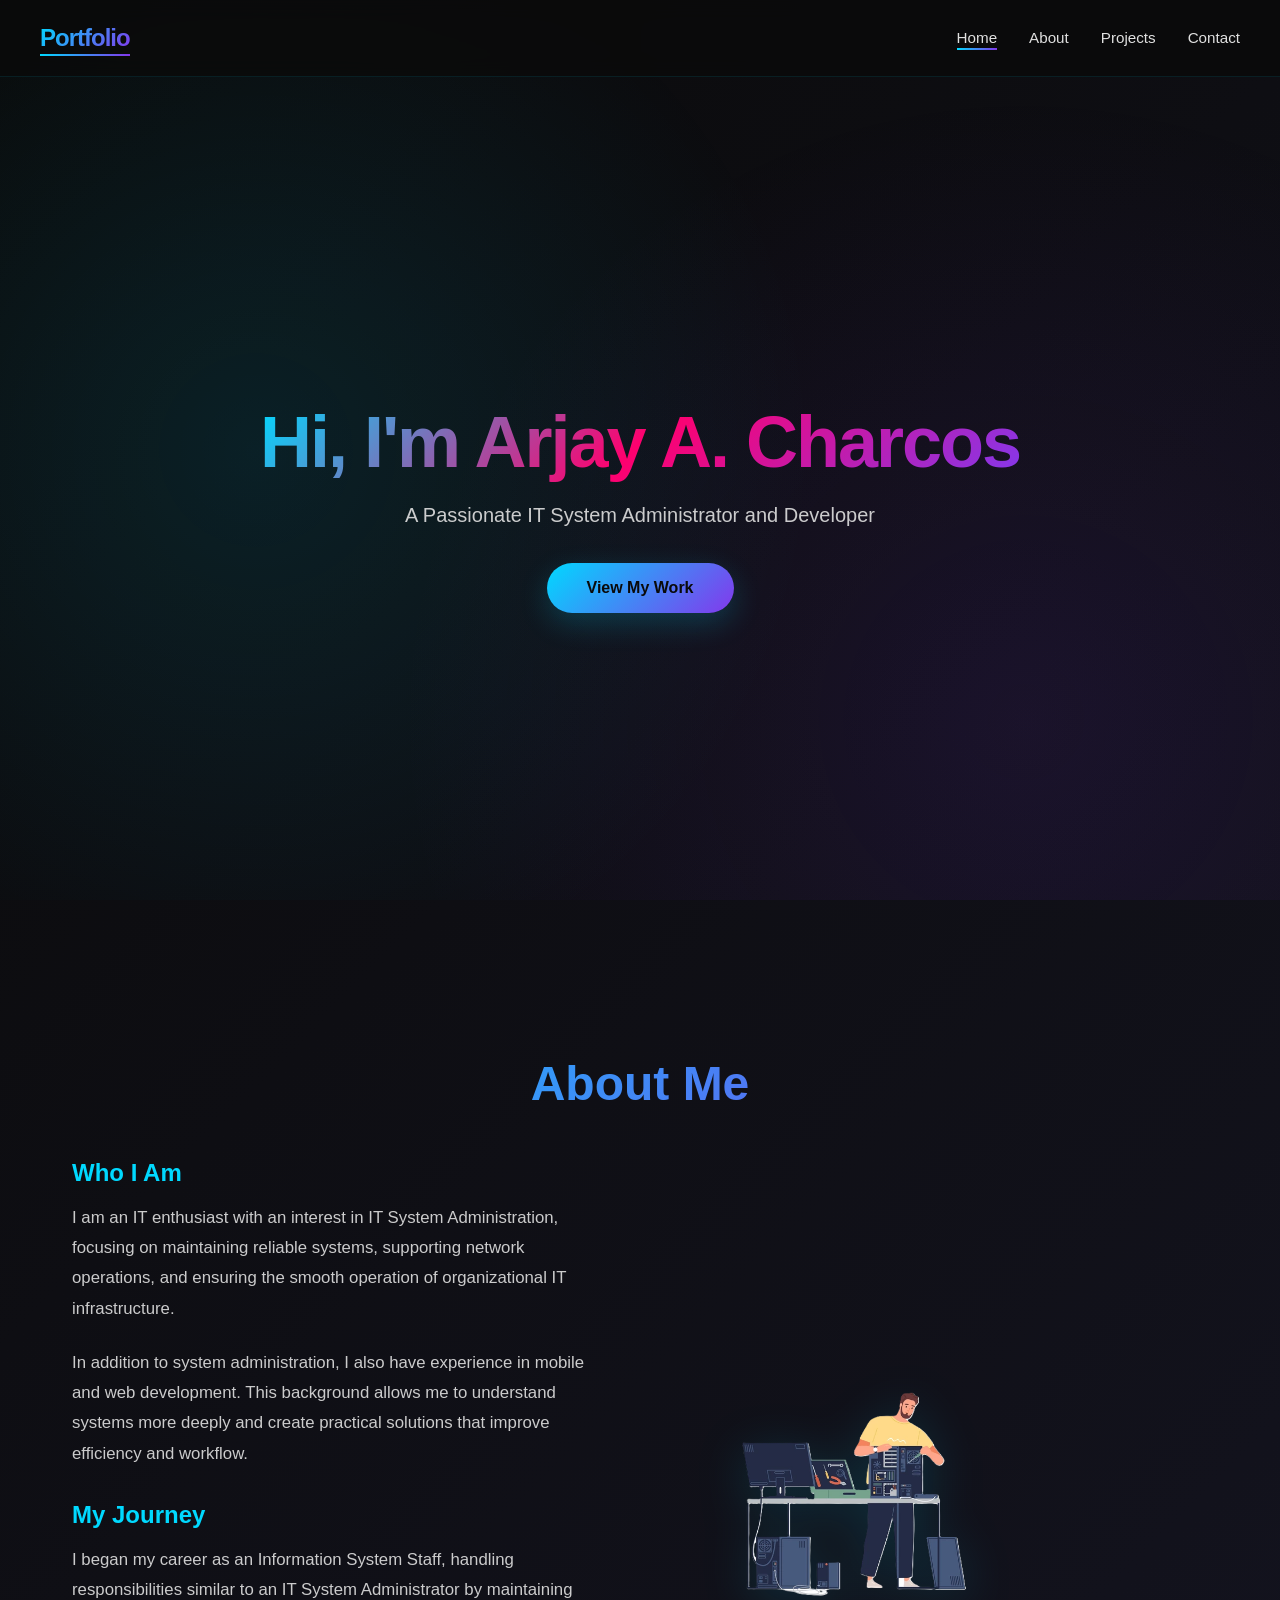
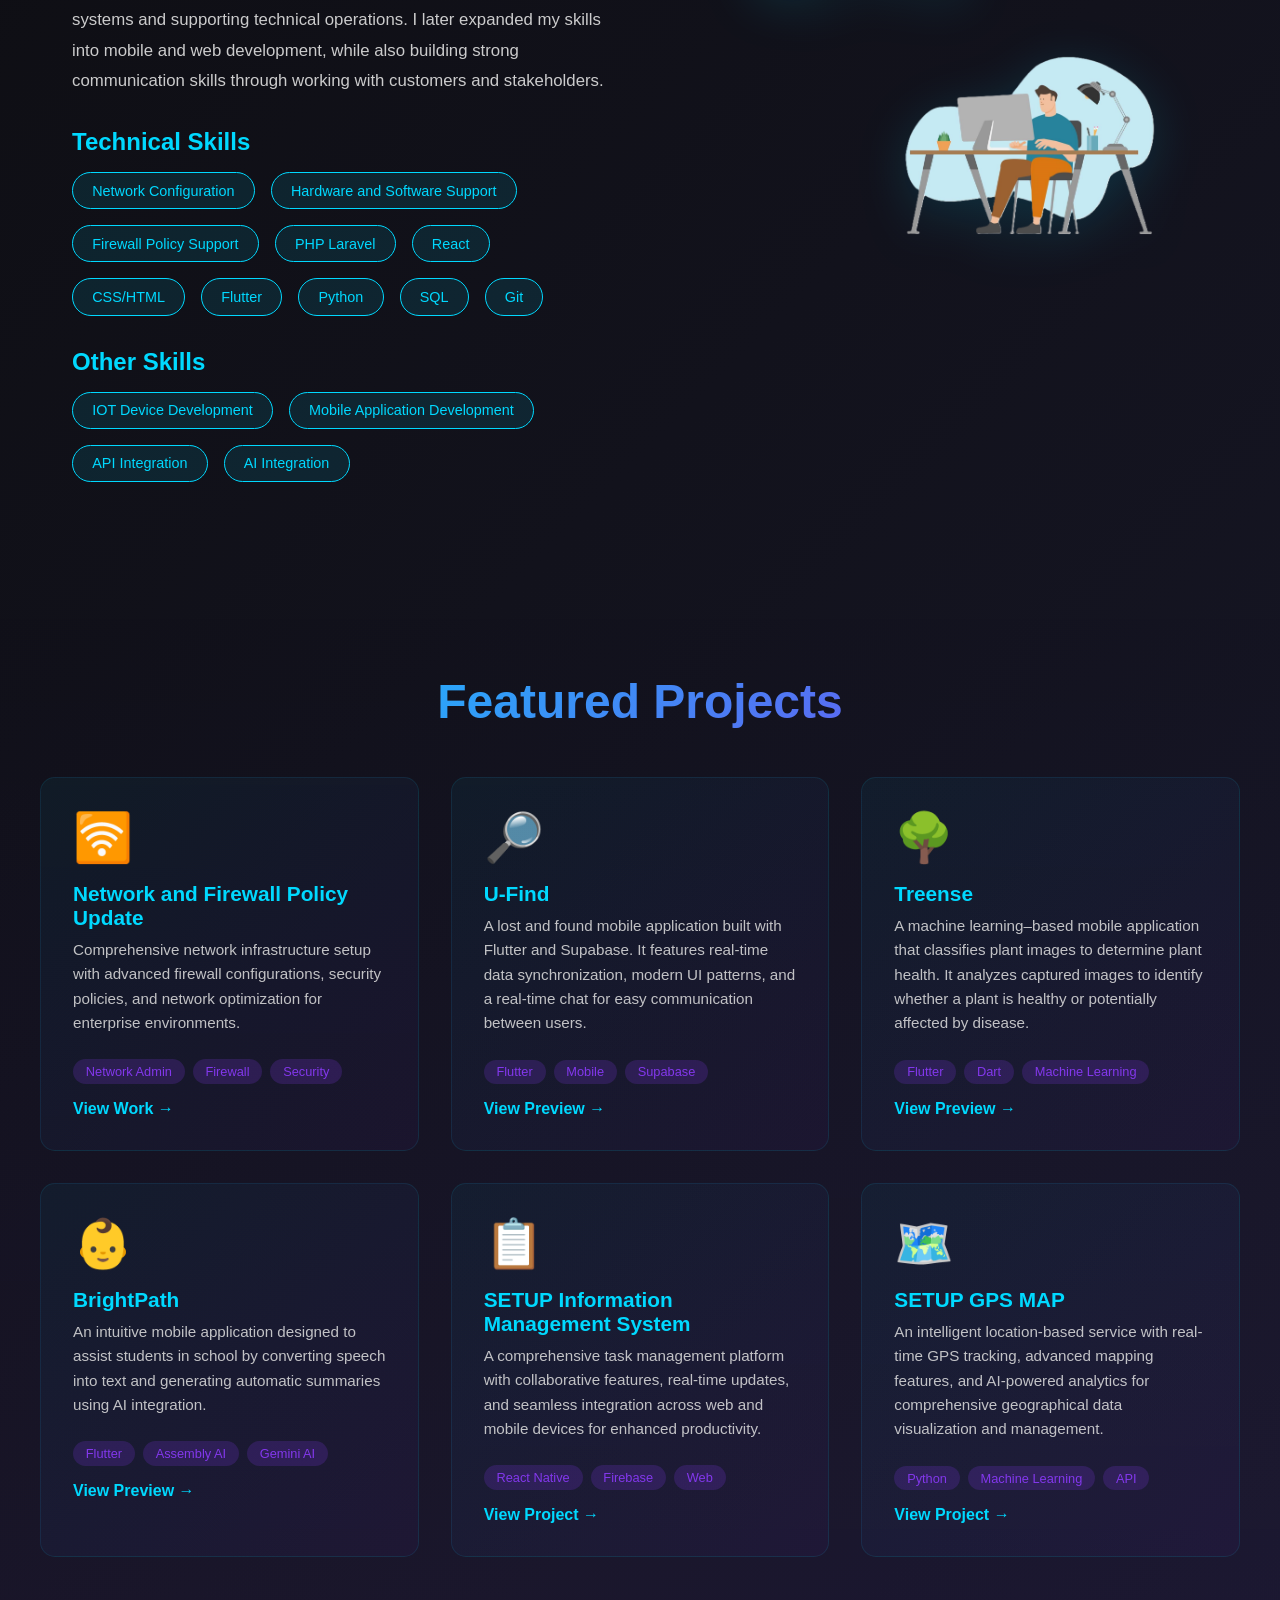
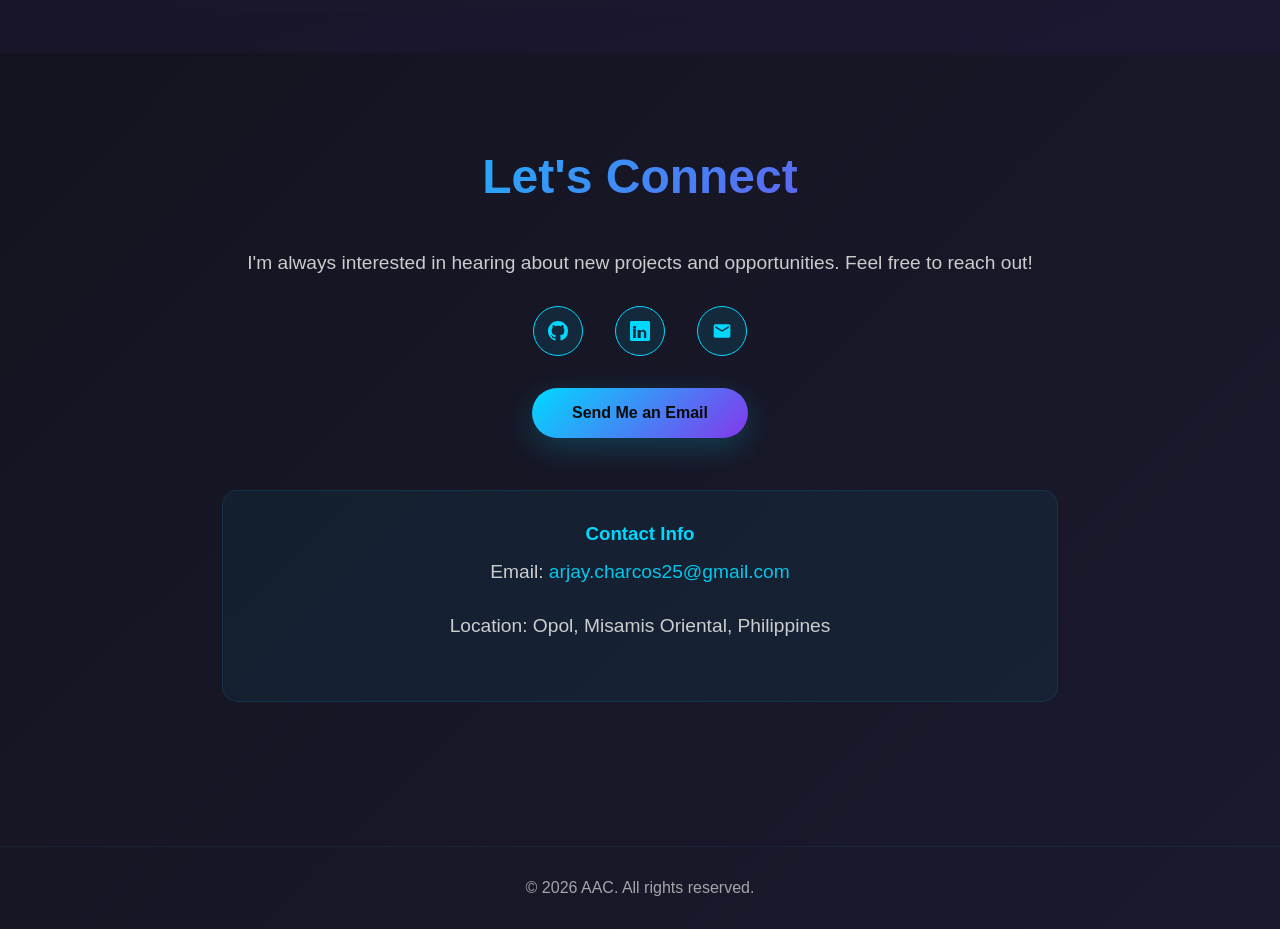
==== commit 5951cba7: "added new images" ====
--- a/index.html
+++ b/index.html
@@ -31,7 +31,7 @@
         </div>
     </section>
 
-    <!-- ========================
+ <!-- ========================
          ABOUT SECTION
          ======================== -->
     <section class="about" id="about">
@@ -39,7 +39,7 @@
         <div class="about-grid">
             <div class="about-text">
                 <h3>Who I Am</h3>
-                <p>I am an IT enthusiast with a growing interest in IT system administration, focusing on maintaining reliable systems, supporting network operations, and ensuring the smooth operation of organizational IT infrastructure.</p>
+                <p>I am an IT enthusiast with an interest in IT System Administration, focusing on maintaining reliable systems, supporting network operations, and ensuring the smooth operation of organizational IT infrastructure.</p>
 
                 <p>In addition to system administration, I also have experience in mobile and web development. This background allows me to understand systems more deeply and create practical solutions that improve efficiency and workflow.</p>
                 
@@ -68,9 +68,14 @@
                     <span class="skill-tag">AI Integration</span>
                 </div>
             </div>
-            <div class="about-image">👨‍💻</div>
-        </div>
-    </section>
+            
+            <div class="about-images">
+                <img src="resources/about/sys.png" alt="System Administration" class="about-img sys-img" title="System Administration">
+                <img src="resources/about/comp.png" alt="Development" class="about-img comp-img" title="Development">
+            </div>
+        </div>
+    </section>
+
 
     <!-- ========================
          PROJECTS SECTION
@@ -96,11 +101,11 @@
                 <div class="project-card">
                     <div class="project-icon">🔎</div>
                     <h3>U-Find</h3>
-                    <p>A high-performance web application built with React and Node.js. Features real-time data sync and modern UI patterns.</p>
+                    <p>A lost and found mobile application built with Flutter and Supabase. It features real-time data synchronization, modern UI patterns, and a real-time chat for easy communication between users.</p>                    
                     <div class="project-tags">
                         <span class="project-tag">Flutter</span>
                         <span class="project-tag">Mobile</span>
-                        <span class="project-tag">MongoDB</span>
+                        <span class="project-tag">Supabase</span>
                     </div>
                     <a href="#" class="project-link" onclick="openVideoModal(event, 'https://drive.google.com/file/d/1cfQnRJ3yTf0ePirP0XWxxtP7V5ScCT2i/preview', 'U-Find Demo')">View Preview →</a>
                 </div>
@@ -109,7 +114,7 @@
                 <div class="project-card">
                     <div class="project-icon">🌳</div>
                     <h3>Treense</h3>
-                    <p>A design-forward mobile application with smooth animations and intuitive interactions. Focused on user experience.</p>
+                    <p>A machine learning–based mobile application that classifies plant images to determine plant health. It analyzes captured images to identify whether a plant is healthy or potentially affected by disease.</p>                    
                     <div class="project-tags">
                         <span class="project-tag">Flutter</span>
                         <span class="project-tag">Dart</span>
@@ -122,11 +127,10 @@
                 <div class="project-card">
                     <div class="project-icon">👶</div>
                     <h3>BrightPath</h3>
-                    <p>A lightning-fast static site generator built with cutting-edge tools. Optimized for performance and developer experience.</p>
-                    <div class="project-tags">
-                        <span class="project-tag">Next.js</span>
-                        <span class="project-tag">TypeScript</span>
-                        <span class="project-tag">Performance</span>
+                <p>An intuitive mobile application designed to assist students in school by converting speech into text and generating automatic summaries using AI integration.</p>                    <div class="project-tags">
+                        <span class="project-tag">Flutter</span>
+                        <span class="project-tag">Assembly AI</span>
+                        <span class="project-tag">Gemini AI</span>
                     </div>
                     <a href="#" class="project-link" onclick="openVideoModal(event, 'https://drive.google.com/file/d/1cyOeLLv3YpltDjSKcLo5TxvgAMwWOvRk/preview', 'BrightPath Demo')">View Preview →</a>
                 </div>
@@ -173,7 +177,7 @@
                     <path d="M12 0C5.37 0 0 5.37 0 12c0 5.31 3.435 9.795 8.205 11.385.6.105.825-.255.825-.57 0-.285-.015-1.23-.015-2.235-3.015.555-3.795-.735-4.035-1.41-.135-.345-.72-1.41-1.23-1.695-.42-.225-1.02-.78-.015-.795.945-.015 1.62.87 1.845 1.23 1.08 1.815 2.805 1.305 3.495.99.105-.78.42-1.305.765-1.605-2.67-.3-5.46-1.335-5.46-5.925 0-1.305.465-2.385 1.23-3.225-.12-.3-.54-1.53.12-3.18 0 0 1.005-.315 3.3 1.23.96-.27 1.98-.405 3-.405s2.04.135 3 .405c2.295-1.56 3.3-1.23 3.3-1.23.66 1.65.24 2.88.12 3.18.765.84 1.23 1.905 1.23 3.225 0 4.605-2.805 5.625-5.475 5.925.435.375.81 1.095.81 2.22 0 1.605-.015 2.895-.015 3.3 0 .315.225.69.825.57A12.02 12.02 0 0024 12c0-6.63-5.37-12-12-12z"/>
                 </svg>
             </a>
-            <a href="https://linkedin.com" class="social-link" title="LinkedIn" target="_blank">
+            <a href="https://www.linkedin.com/in/arjay-charcos-55628b265/" class="social-link" title="LinkedIn" target="_blank">
                 <svg width="20" height="20" viewBox="0 0 24 24" fill="currentColor">
                     <path d="M20.447 20.452h-3.554v-5.569c0-1.328-.475-2.236-1.986-2.236-1.081 0-1.722.722-2.004 1.418-.103.249-.129.597-.129.946v5.441h-3.554s.05-8.824 0-9.744h3.554v1.378c.43-.664 1.199-1.608 2.928-1.608 2.136 0 3.745 1.398 3.745 4.401v5.573zM5.337 9.432c-1.144 0-1.915-.758-1.915-1.707 0-.957.77-1.708 1.963-1.708 1.193 0 1.915.751 1.929 1.708 0 .949-.736 1.707-1.977 1.707zm1.582 11.02H3.715V8.708h3.204v11.744zM22.225 0H1.771C.792 0 0 .774 0 1.729v20.542C0 23.227.792 24 1.771 24h20.451C23.2 24 24 23.227 24 22.271V1.729C24 .774 23.2 0 22.222 0h.003z"/>
                 </svg>
@@ -190,14 +194,13 @@
         <div style="margin-top: 3rem; padding: 2rem; background: rgba(0, 217, 255, 0.05); border-radius: 15px; border: 1px solid rgba(0, 217, 255, 0.1);">
             <h3 style="color: var(--primary); margin-bottom: 1rem;">Contact Info</h3>
             <p>Email: <a href="mailto:arjay.charcos25@gmail.com" style="color: var(--primary); text-decoration: none;">arjay.charcos25@gmail.com</a></p>
-            <p>Location: Your City, Your Country</p>
-            <p style="margin-top: 1rem; opacity: 0.7;">Available for freelance projects and full-time opportunities</p>
+            <p>Location: Opol, Misamis Oriental, Philippines</p>
         </div>
     </section>
 
     <!-- Footer -->
     <footer>
-        <p>&copy; 2026 Your Name. All rights reserved.</p>
+        <p>&copy; 2026 AAC. All rights reserved.</p>
     </footer>
 
     <!-- ========================
--- a/css/styles.css
+++ b/css/styles.css
@@ -267,7 +267,7 @@
 .about-grid {
     display: grid;
     grid-template-columns: 1fr 1fr;
-    gap: 3rem;
+    gap: 4rem;
     align-items: center;
 }
 
@@ -305,18 +305,43 @@
     transform: translateY(-2px);
 }
 
-.about-image {
-    width: 300px;
-    height: 300px;
-    background: linear-gradient(135deg, var(--primary), var(--accent));
-    border-radius: 20px;
-    display: flex;
-    align-items: center;
-    justify-content: center;
-    font-size: 5rem;
+.about-images {
+    position: relative;
+    width: 100%;
+    max-width: 500px;
     margin: 0 auto;
-    box-shadow: 0 20px 60px rgba(0, 217, 255, 0.2);
-    object-fit: cover;
+    display: flex;
+    flex-direction: column;
+    gap: 2rem;
+    align-items: center;
+}
+
+.about-img {
+    width: 280px;
+    height: 280px;
+    object-fit: contain;
+    transition: all 0.3s ease;
+    filter: drop-shadow(0 10px 25px rgba(0, 217, 255, 0.15));
+}
+
+.sys-img {
+    width: 320px;
+    height: 320px;
+}
+
+.sys-img:hover {
+    transform: translateY(-10px) scale(1.05);
+    filter: drop-shadow(0 15px 35px rgba(0, 217, 255, 0.3));
+}
+
+.comp-img {
+    width: 320px;
+    height: 320px;
+}
+
+.comp-img:hover {
+    transform: translateY(10px) scale(1.05);
+    filter: drop-shadow(0 15px 35px rgba(131, 56, 236, 0.3));
 }
 
 /* ========================
@@ -502,12 +527,8 @@
 }
 
 @keyframes fadeIn {
-    from {
-        opacity: 0;
-    }
-    to {
-        opacity: 1;
-    }
+    from { opacity: 0; }
+    to { opacity: 1; }
 }
 
 .video-content {
@@ -730,28 +751,6 @@
 }
 
 /* ========================
-   Project Image Icon
-   ======================== */
-
-.project-image {
-    background: none;
-    border-radius: 15px;
-    overflow: hidden;
-    padding: 0;
-    display: flex;
-    align-items: center;
-    justify-content: center;
-    height: auto;
-}
-
-.icon-image {
-    width: 100%;
-    height: 200px;
-    object-fit: cover;
-    border-radius: 10px;
-}
-
-/* ========================
    Footer
    ======================== */
 
@@ -765,10 +764,39 @@
 }
 
 /* ========================
-   Responsive
-   ======================== */
-
-@media (max-width: 768px) {
+   Responsive — Desktop only: overlapping absolute layout
+   ======================== */
+
+@media (min-width: 1024px) {
+    .about-images {
+        position: relative;
+        display: block;
+        aspect-ratio: 1 / 1.15;
+        height: auto;
+    }
+
+    .about-img {
+        position: absolute;
+    }
+
+    .sys-img {
+        top: 0;
+        left: 0;
+        z-index: 2;
+    }
+
+    .comp-img {
+        bottom: 0;
+        right: 0;
+        z-index: 1;
+    }
+}
+
+/* ========================
+   Responsive — Tablet & Mobile
+   ======================== */
+
+@media (max-width: 1023px) {
     nav ul {
         gap: 1rem;
         font-size: 0.85rem;
@@ -776,6 +804,32 @@
 
     .about-grid {
         grid-template-columns: 1fr;
+        gap: 3rem;
+    }
+
+    .about-images {
+        position: static;
+        max-width: 350px;
+        display: flex;
+        flex-direction: column;
+        gap: 2rem;
+        align-items: center;
+    }
+
+    .about-img {
+        position: static;
+        width: 200px;
+        height: 200px;
+    }
+
+    .sys-img {
+        width: 220px;
+        height: 220px;
+    }
+
+    .comp-img {
+        width: 220px;
+        height: 220px;
     }
 
     .hero h1 {
@@ -822,6 +876,29 @@
         font-size: 0.9rem;
     }
 
+    .about-grid {
+        gap: 2rem;
+    }
+
+    .about-images {
+        max-width: 280px;
+    }
+
+    .about-img {
+        width: 160px;
+        height: 160px;
+    }
+
+    .sys-img {
+        width: 170px;
+        height: 170px;
+    }
+
+    .comp-img {
+        width: 170px;
+        height: 170px;
+    }
+
     .video-modal {
         padding: 1rem;
     }
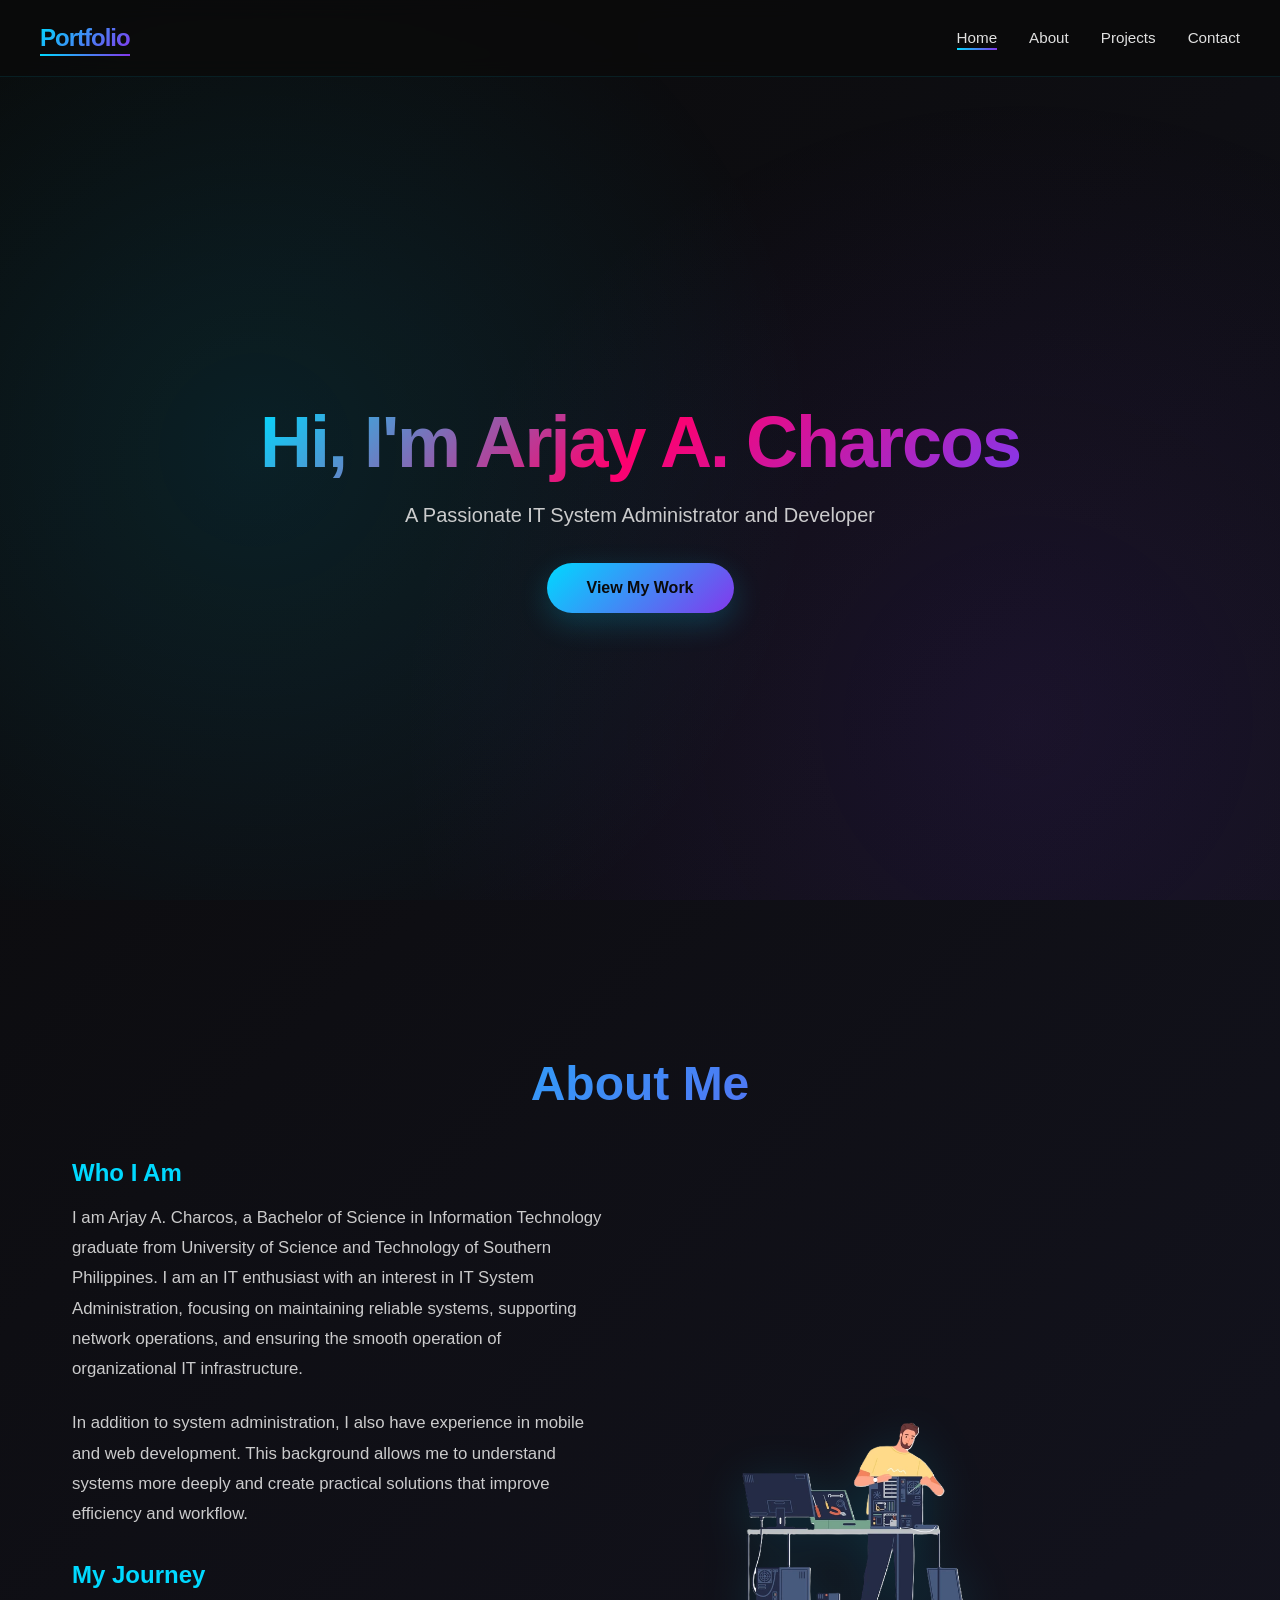
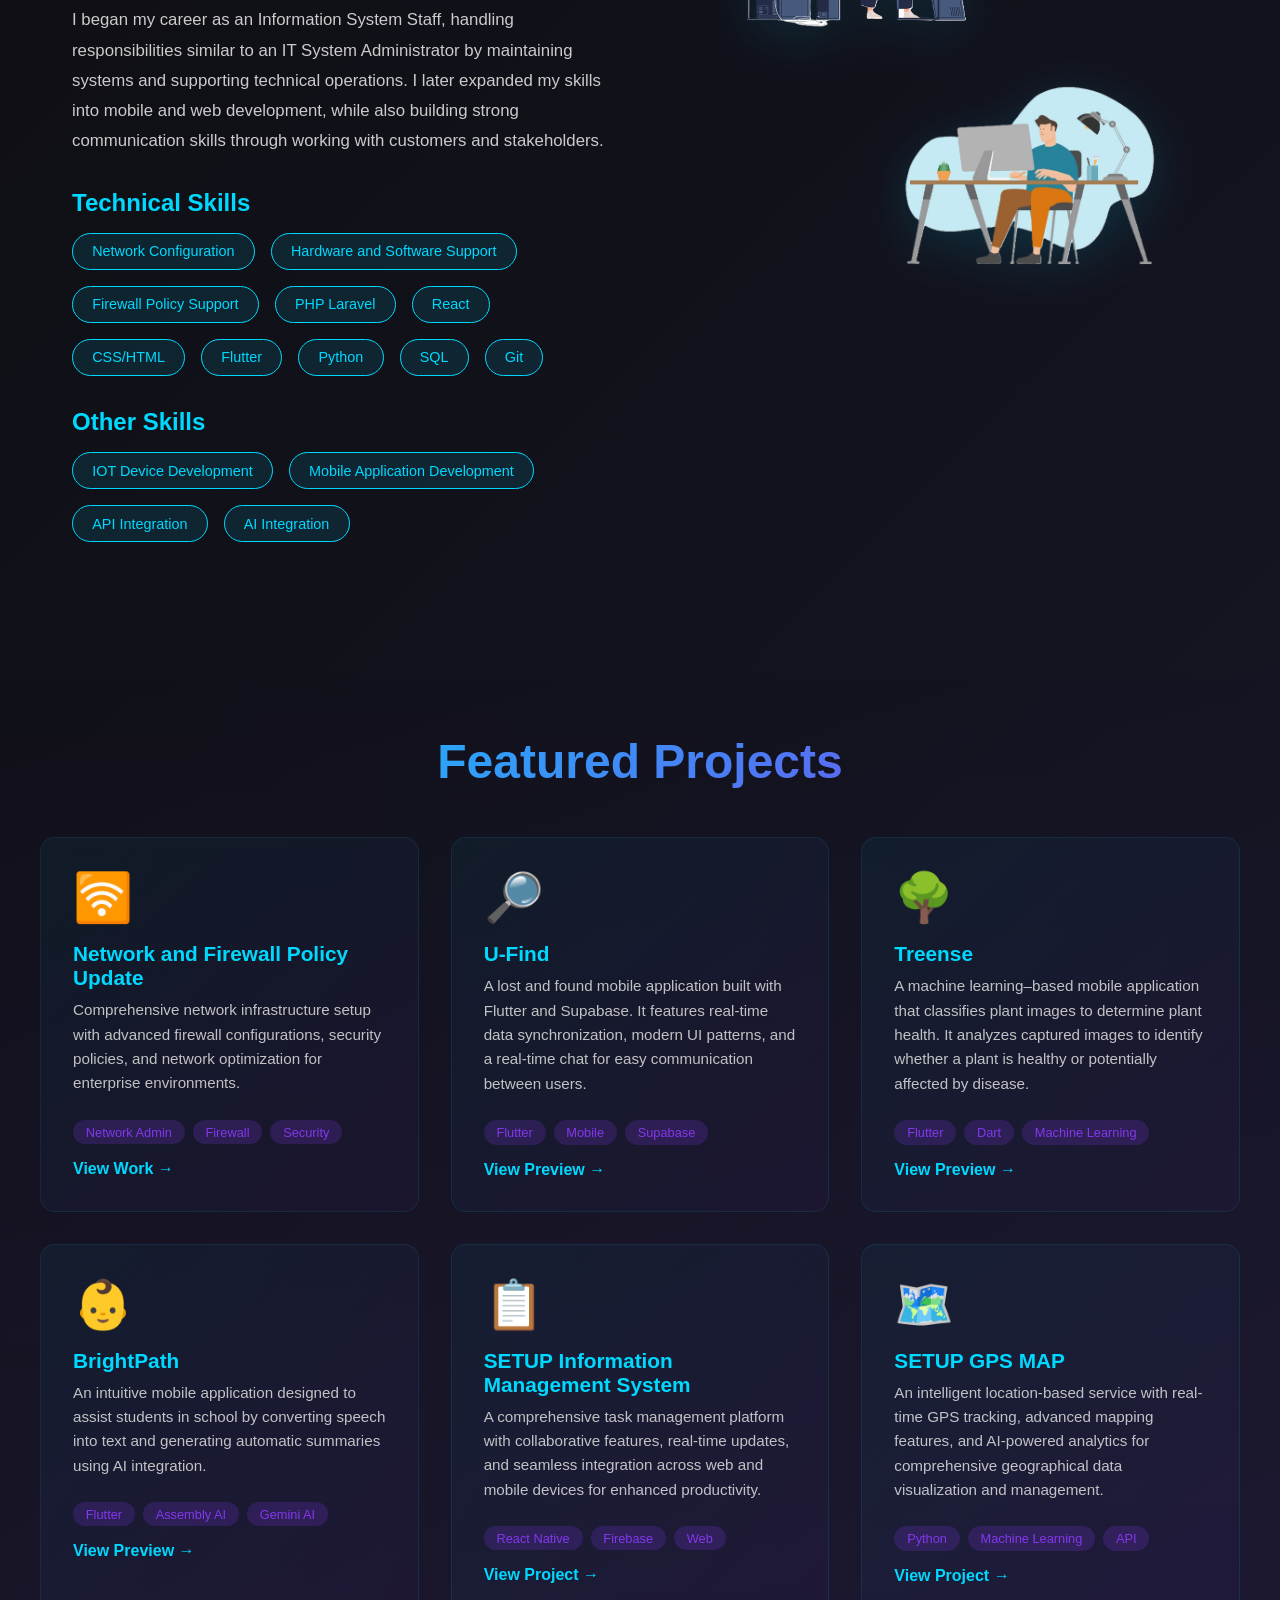
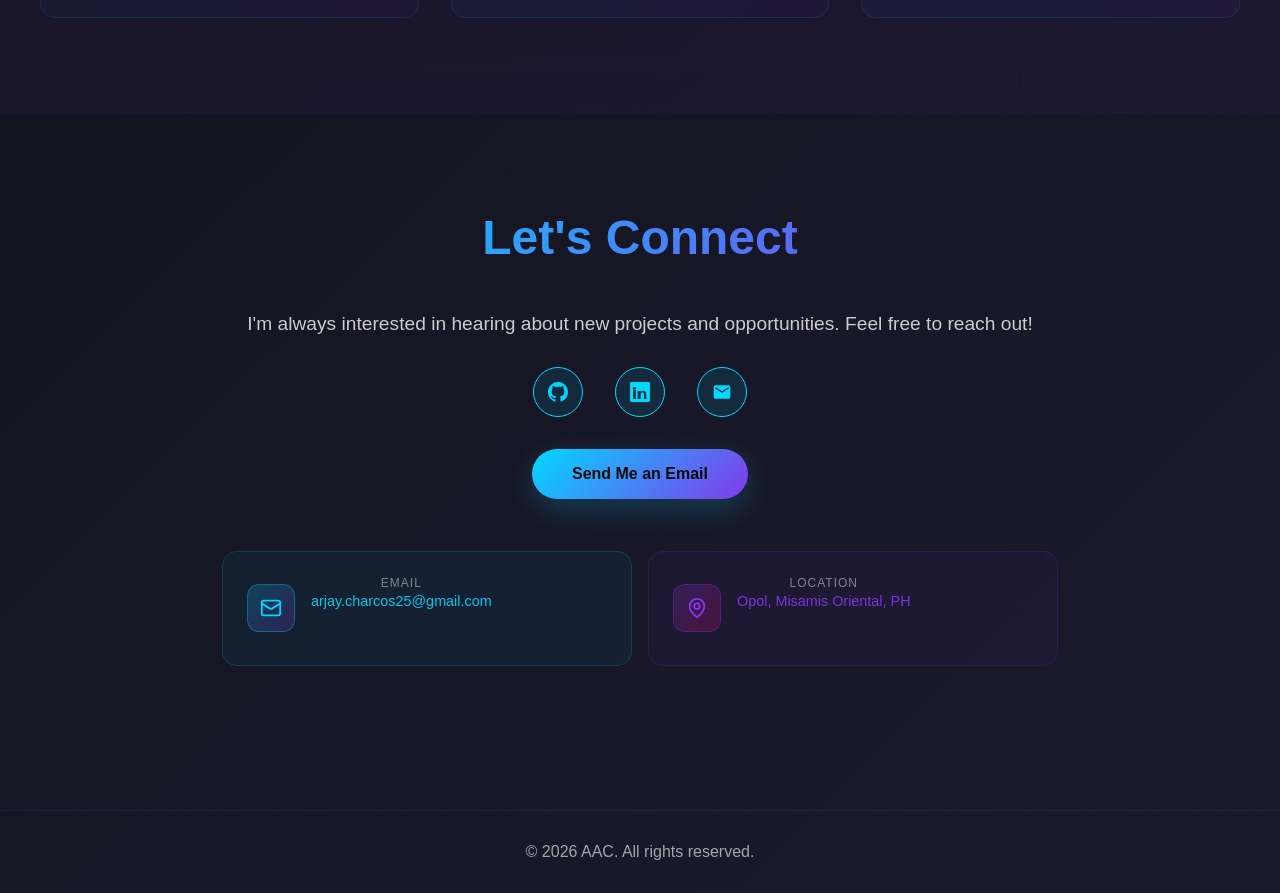
==== commit e896a119: "added images" ====
--- a/index.html
+++ b/index.html
@@ -39,10 +39,10 @@
         <div class="about-grid">
             <div class="about-text">
                 <h3>Who I Am</h3>
-                <p>I am an IT enthusiast with an interest in IT System Administration, focusing on maintaining reliable systems, supporting network operations, and ensuring the smooth operation of organizational IT infrastructure.</p>
+                <p>I am Arjay A. Charcos, a Bachelor of Science in Information Technology graduate from University of Science and Technology of Southern Philippines. I am an IT enthusiast with an interest in IT System Administration, focusing on maintaining reliable systems, supporting network operations, and ensuring the smooth operation of organizational IT infrastructure.</p>
 
                 <p>In addition to system administration, I also have experience in mobile and web development. This background allows me to understand systems more deeply and create practical solutions that improve efficiency and workflow.</p>
-                
+
                 <h3 style="margin-top: 2rem;">My Journey</h3>
                 <p>I began my career as an Information System Staff, handling responsibilities similar to an IT System Administrator by maintaining systems and supporting technical operations. I later expanded my skills into mobile and web development, while also building strong communication skills through working with customers and stakeholders.</p>
                 
@@ -145,7 +145,7 @@
                         <span class="project-tag">Firebase</span>
                         <span class="project-tag">Web</span>
                     </div>
-                    <a href="#" class="project-link" onclick="openImageSlideshow(event, ['resources/setup-ims/setup-1.jpg', 'resources/setup-ims/setup-2.jpg', 'resources/setup-ims/setup-3.jpg', 'resources/setup-ims/setup-4.jpg'], ['Dashboard', 'Task Management', 'User Interface', 'Collaboration'], 'SETUP Information Management System')">View Project →</a>
+                    <a href="#" class="project-link" onclick="openImageSlideshow(event, ['resources/stp/Login.png','resources/stp/registration.png','resources/stp/dashboard.png','resources/stp/dbblack.png'], ['Login Page', 'Registration Page', 'Dashboard', 'Dashboard-Dark Theme'], 'SETUP Information Management System')">View Project →</a>
                 </div>
 
                 <!-- SETUP GPS MAP - Image Slideshow -->
@@ -158,7 +158,7 @@
                         <span class="project-tag">Machine Learning</span>
                         <span class="project-tag">API</span>
                     </div>
-                    <a href="#" class="project-link" onclick="openImageSlideshow(event, ['resources/setup-gps/gps-1.jpg', 'resources/setup-gps/gps-2.jpg', 'resources/setup-gps/gps-3.jpg'], ['Map Overview', 'Location Tracking', 'Analytics'], 'SETUP GPS MAP')">View Project →</a>
+                    <a href="#" class="project-link" onclick="openImageSlideshow(event, ['resources/map/home.png','resources/map/map.png','resources/map/data.png','resources/map/equipment.png'], ['Home', 'Map', 'Map Data', 'Equipment Management'], 'SETUP GPS MAP')">View Project →</a>
                 </div>
             </div>
         </div>
@@ -182,20 +182,49 @@
                     <path d="M20.447 20.452h-3.554v-5.569c0-1.328-.475-2.236-1.986-2.236-1.081 0-1.722.722-2.004 1.418-.103.249-.129.597-.129.946v5.441h-3.554s.05-8.824 0-9.744h3.554v1.378c.43-.664 1.199-1.608 2.928-1.608 2.136 0 3.745 1.398 3.745 4.401v5.573zM5.337 9.432c-1.144 0-1.915-.758-1.915-1.707 0-.957.77-1.708 1.963-1.708 1.193 0 1.915.751 1.929 1.708 0 .949-.736 1.707-1.977 1.707zm1.582 11.02H3.715V8.708h3.204v11.744zM22.225 0H1.771C.792 0 0 .774 0 1.729v20.542C0 23.227.792 24 1.771 24h20.451C23.2 24 24 23.227 24 22.271V1.729C24 .774 23.2 0 22.222 0h.003z"/>
                 </svg>
             </a>
-            <a href="mailto:arjay.charcos25@gmail.com" class="social-link" title="Email">
+            <a href="#"  onclick="openEmailModal(event)" class="social-link" title="Email">
                 <svg width="20" height="20" viewBox="0 0 24 24" fill="currentColor">
                     <path d="M20 4H4c-1.1 0-1.99.9-1.99 2L2 18c0 1.1.9 2 2 2h16c1.1 0 2-.9 2-2V6c0-1.1-.9-2-2-2zm0 4l-8 5-8-5V6l8 5 8-5v2z"/>
                 </svg>
             </a>
         </div>
 
-        <a href="mailto:arjay.charcos25@gmail.com" class="cta-button">Send Me an Email</a>
-
-        <div style="margin-top: 3rem; padding: 2rem; background: rgba(0, 217, 255, 0.05); border-radius: 15px; border: 1px solid rgba(0, 217, 255, 0.1);">
-            <h3 style="color: var(--primary); margin-bottom: 1rem;">Contact Info</h3>
-            <p>Email: <a href="mailto:arjay.charcos25@gmail.com" style="color: var(--primary); text-decoration: none;">arjay.charcos25@gmail.com</a></p>
-            <p>Location: Opol, Misamis Oriental, Philippines</p>
-        </div>
+        <a href="#" class="cta-button" onclick="openEmailModal(event)">Send Me an Email</a>
+<div style="margin-top: 3rem; display: grid; grid-template-columns: 1fr 1fr; gap: 1rem;">
+    
+    <!-- Email Card -->
+    <div onclick="openEmailModal(event)" style="padding: 1.5rem; background: rgba(0, 217, 255, 0.05); border-radius: 15px; border: 1px solid rgba(0, 217, 255, 0.15); cursor: pointer; transition: all 0.3s ease; display: flex; align-items: center; gap: 1rem; text-decoration: none;"
+        onmouseover="this.style.background='rgba(0,217,255,0.12)'; this.style.transform='translateY(-3px)'; this.style.borderColor='rgba(0,217,255,0.4)'"
+        onmouseout="this.style.background='rgba(0,217,255,0.05)'; this.style.transform='translateY(0)'; this.style.borderColor='rgba(0,217,255,0.15)'">
+        <div style="width: 48px; height: 48px; border-radius: 12px; background: linear-gradient(135deg, rgba(0,217,255,0.2), rgba(131,56,236,0.2)); border: 1px solid rgba(0,217,255,0.3); display: flex; align-items: center; justify-content: center; flex-shrink: 0;">
+            <svg width="22" height="22" viewBox="0 0 24 24" fill="none" stroke="#00d9ff" stroke-width="2" stroke-linecap="round" stroke-linejoin="round">
+                <rect x="2" y="4" width="20" height="16" rx="2"/>
+                <path d="m22 7-8.97 5.7a1.94 1.94 0 0 1-2.06 0L2 7"/>
+            </svg>
+        </div>
+        <div>
+            <p style="font-size: 0.75rem; color: rgba(255,255,255,0.5); margin-bottom: 0.2rem; text-transform: uppercase; letter-spacing: 1px;">Email</p>
+            <p style="color: #00d9ff; font-size: 0.9rem; font-weight: 500;">arjay.charcos25@gmail.com</p>
+        </div>
+    </div>
+
+    <!-- Location Card -->
+    <div style="padding: 1.5rem; background: rgba(131, 56, 236, 0.05); border-radius: 15px; border: 1px solid rgba(131, 56, 236, 0.15); display: flex; align-items: center; gap: 1rem; transition: all 0.3s ease;"
+        onmouseover="this.style.background='rgba(131,56,236,0.12)'; this.style.transform='translateY(-3px)'; this.style.borderColor='rgba(131,56,236,0.4)'"
+        onmouseout="this.style.background='rgba(131,56,236,0.05)'; this.style.transform='translateY(0)'; this.style.borderColor='rgba(131,56,236,0.15)'">
+        <div style="width: 48px; height: 48px; border-radius: 12px; background: linear-gradient(135deg, rgba(131,56,236,0.2), rgba(255,0,110,0.2)); border: 1px solid rgba(131,56,236,0.3); display: flex; align-items: center; justify-content: center; flex-shrink: 0;">
+            <svg width="22" height="22" viewBox="0 0 24 24" fill="none" stroke="#8338ec" stroke-width="2" stroke-linecap="round" stroke-linejoin="round">
+                <path d="M20 10c0 6-8 12-8 12s-8-6-8-12a8 8 0 0 1 16 0Z"/>
+                <circle cx="12" cy="10" r="3"/>
+            </svg>
+        </div>
+        <div>
+            <p style="font-size: 0.75rem; color: rgba(255,255,255,0.5); margin-bottom: 0.2rem; text-transform: uppercase; letter-spacing: 1px;">Location</p>
+            <p style="color: #8338ec; font-size: 0.9rem; font-weight: 500;">Opol, Misamis Oriental, PH</p>
+        </div>
+    </div>
+
+</div>
     </section>
 
     <!-- Footer -->
@@ -243,6 +272,18 @@
             </div>
         </div>
     </div>
+    <!-- EMAIL MODAL -->
+    <div id="emailModal" class="video-modal">
+        <div class="video-content" style="max-width: 500px;">
+            <button class="close-video" onclick="closeEmailModal()" aria-label="Close">×</button>
+            <h3 class="video-title">Send Me an Email</h3>
+            <div style="display: flex; flex-direction: column; gap: 1rem; margin-top: 1rem;">
+                <input type="text" id="emailSubject" placeholder="Subject" style="padding: 0.75rem 1rem; border-radius: 8px; border: 1px solid rgba(0,217,255,0.3); background: rgba(0,217,255,0.05); color: white; font-size: 1rem; outline: none;">
+                <textarea id="emailBody" placeholder="Your message..." rows="5" style="padding: 0.75rem 1rem; border-radius: 8px; border: 1px solid rgba(0,217,255,0.3); background: rgba(0,217,255,0.05); color: white; font-size: 1rem; outline: none; resize: vertical;"></textarea>
+                <button onclick="sendViaGmail()" class="cta-button" style="margin: 0; text-align: center;">Open in Gmail →</button>
+            </div>
+        </div>
+    </div>
 
     <script src="js/script.js"></script>
 </body>
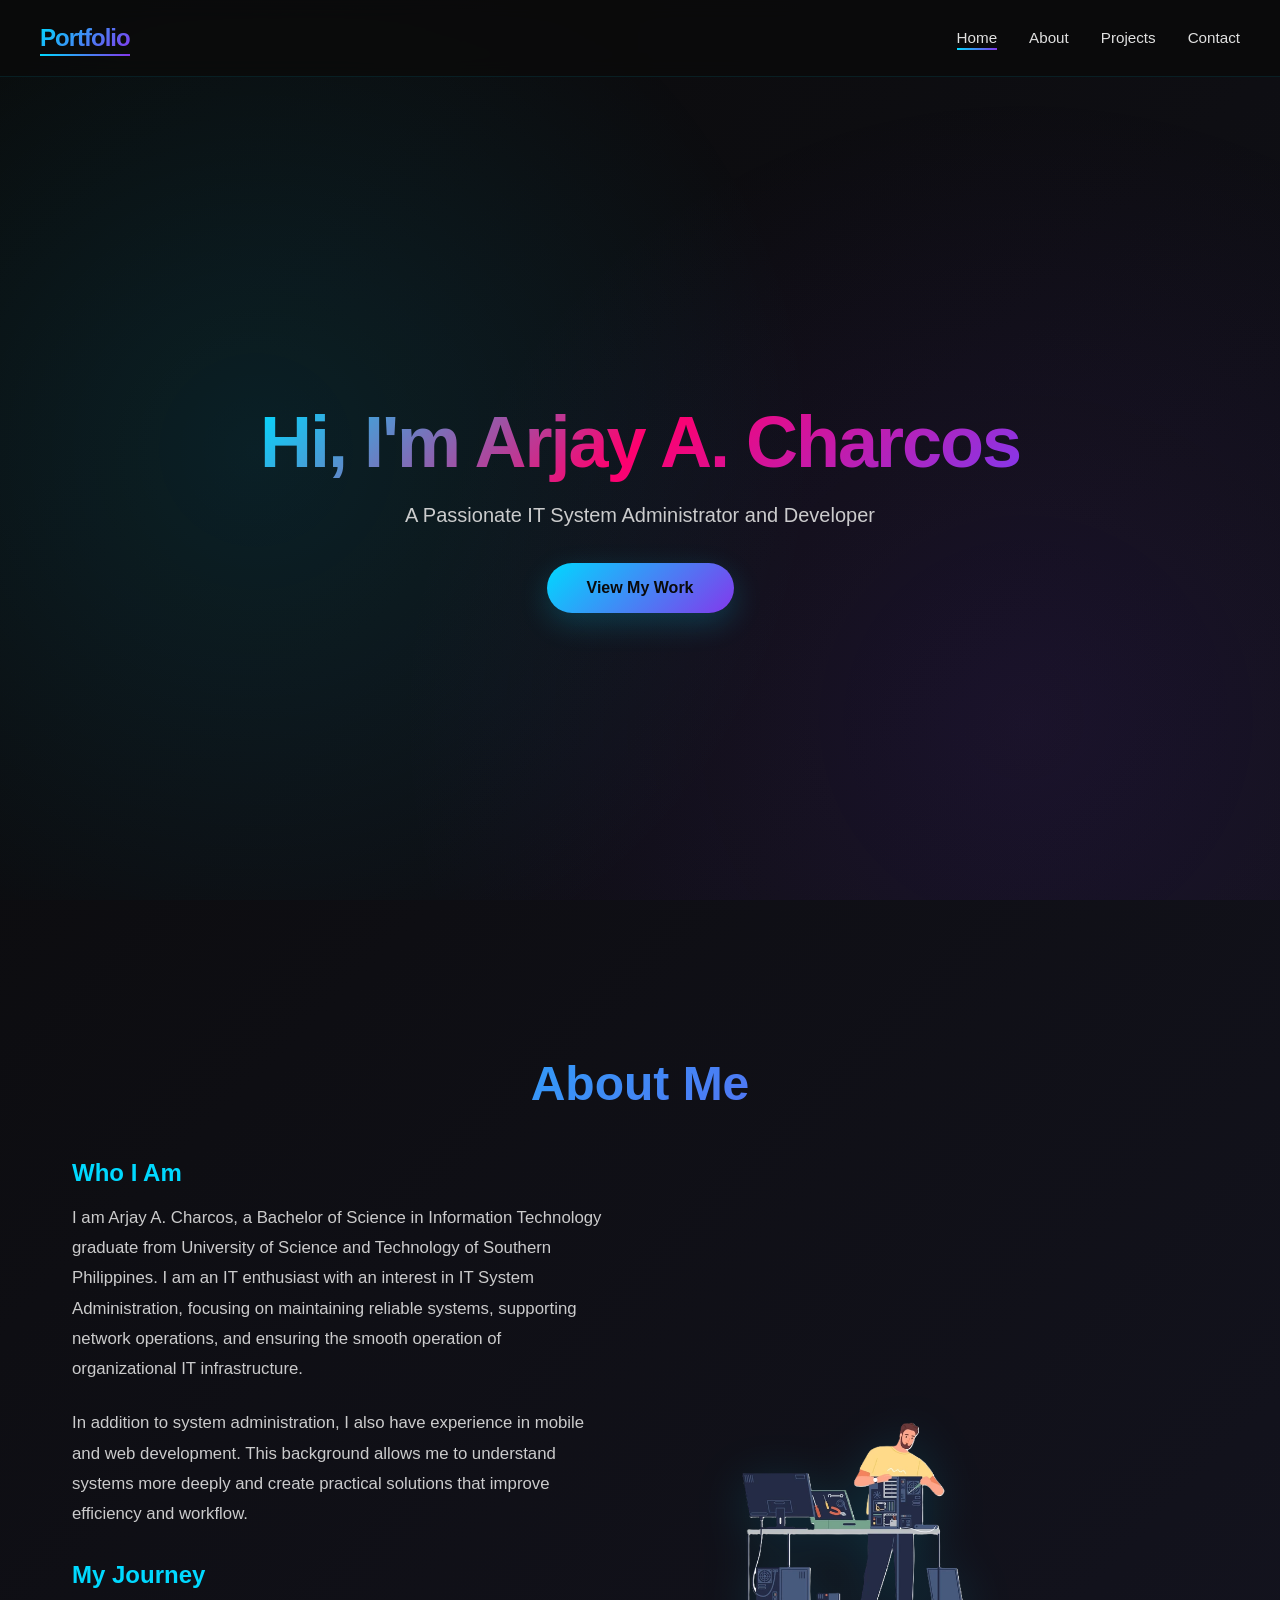
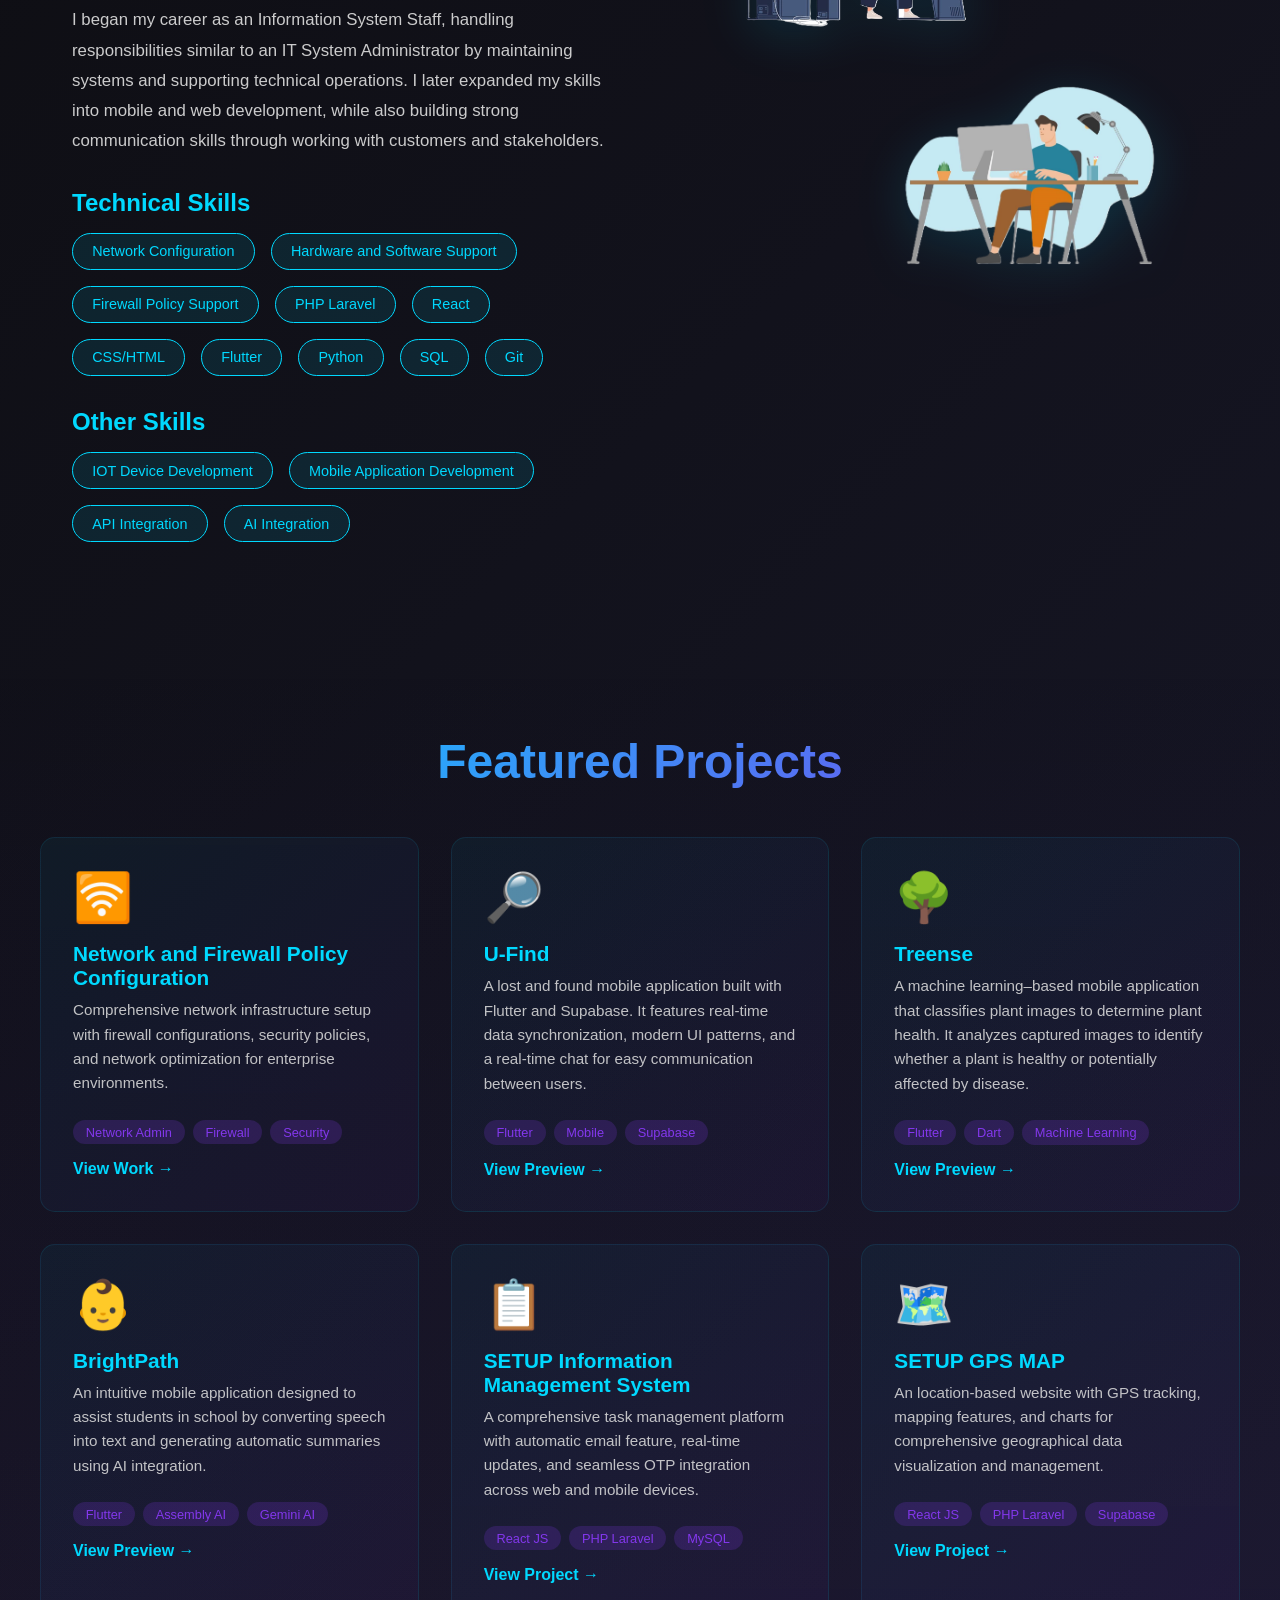
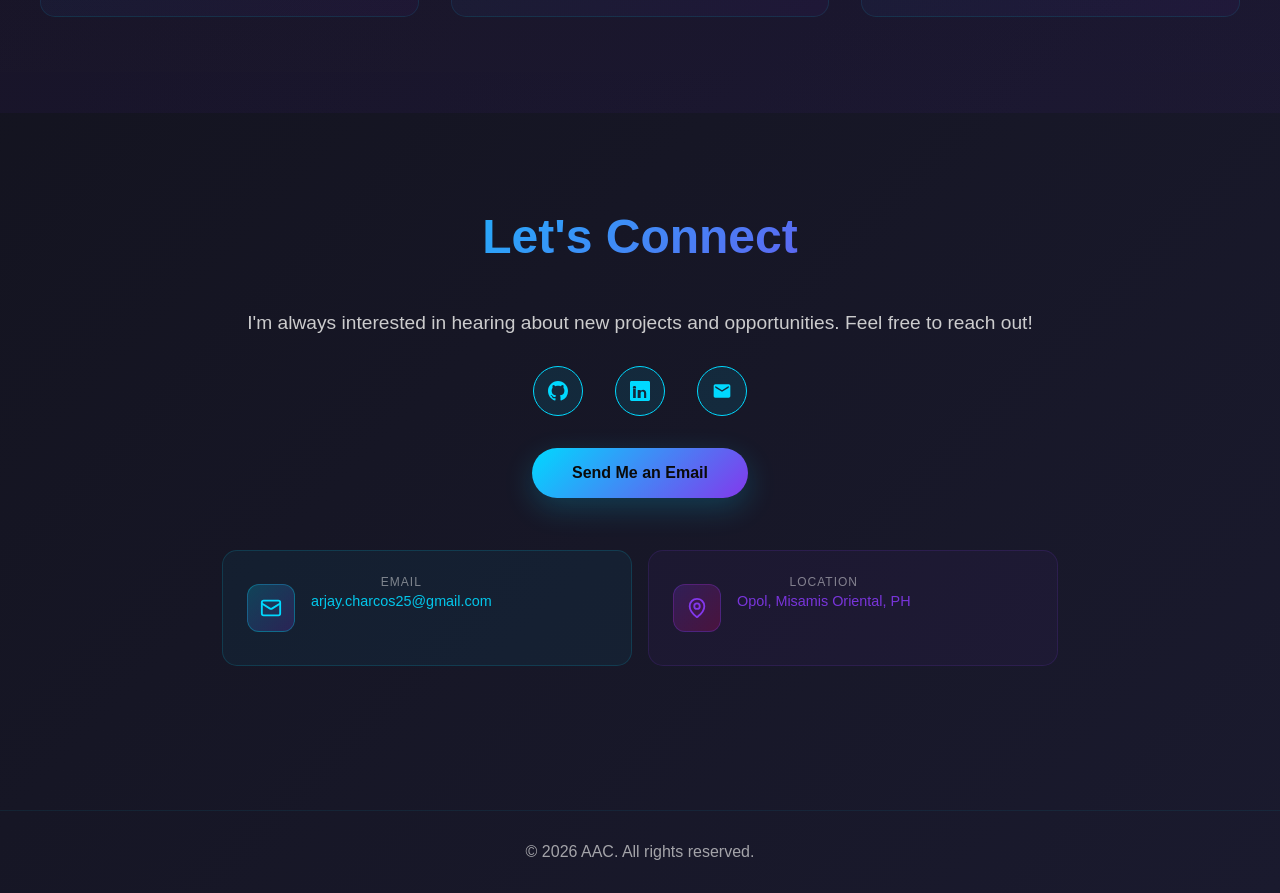
==== commit 610206e6: "updated ui" ====
--- a/index.html
+++ b/index.html
@@ -87,8 +87,8 @@
                 <!-- Network and Firewall - Image Slideshow -->
                 <div class="project-card">
                     <div class="project-icon">🛜</div>
-                    <h3>Network and Firewall Policy Update</h3>
-                    <p>Comprehensive network infrastructure setup with advanced firewall configurations, security policies, and network optimization for enterprise environments.</p>
+                    <h3>Network and Firewall Policy Configuration</h3>
+                    <p>Comprehensive network infrastructure setup with firewall configurations, security policies, and network optimization for enterprise environments.</p>
                     <div class="project-tags">
                         <span class="project-tag">Network Admin</span>
                         <span class="project-tag">Firewall</span>
@@ -139,11 +139,11 @@
                 <div class="project-card">
                     <div class="project-icon">📋</div>
                     <h3>SETUP Information Management System</h3>
-                    <p>A comprehensive task management platform with collaborative features, real-time updates, and seamless integration across web and mobile devices for enhanced productivity.</p>
-                    <div class="project-tags">
-                        <span class="project-tag">React Native</span>
-                        <span class="project-tag">Firebase</span>
-                        <span class="project-tag">Web</span>
+                    <p>A comprehensive task management platform with automatic email feature, real-time updates, and seamless OTP integration across web and mobile devices.</p>
+                    <div class="project-tags">
+                        <span class="project-tag">React JS</span>
+                        <span class="project-tag">PHP Laravel</span>
+                        <span class="project-tag">MySQL</span>
                     </div>
                     <a href="#" class="project-link" onclick="openImageSlideshow(event, ['resources/stp/Login.png','resources/stp/registration.png','resources/stp/dashboard.png','resources/stp/dbblack.png'], ['Login Page', 'Registration Page', 'Dashboard', 'Dashboard-Dark Theme'], 'SETUP Information Management System')">View Project →</a>
                 </div>
@@ -152,11 +152,11 @@
                 <div class="project-card">
                     <div class="project-icon">🗺️</div>
                     <h3>SETUP GPS MAP</h3>
-                    <p>An intelligent location-based service with real-time GPS tracking, advanced mapping features, and AI-powered analytics for comprehensive geographical data visualization and management.</p>
-                    <div class="project-tags">
-                        <span class="project-tag">Python</span>
-                        <span class="project-tag">Machine Learning</span>
-                        <span class="project-tag">API</span>
+                    <p>An location-based website with GPS tracking, mapping features, and charts for comprehensive geographical data visualization and management.</p>
+                    <div class="project-tags">
+                        <span class="project-tag">React JS</span>
+                        <span class="project-tag">PHP Laravel</span>
+                        <span class="project-tag">Supabase</span>
                     </div>
                     <a href="#" class="project-link" onclick="openImageSlideshow(event, ['resources/map/home.png','resources/map/map.png','resources/map/data.png','resources/map/equipment.png'], ['Home', 'Map', 'Map Data', 'Equipment Management'], 'SETUP GPS MAP')">View Project →</a>
                 </div>
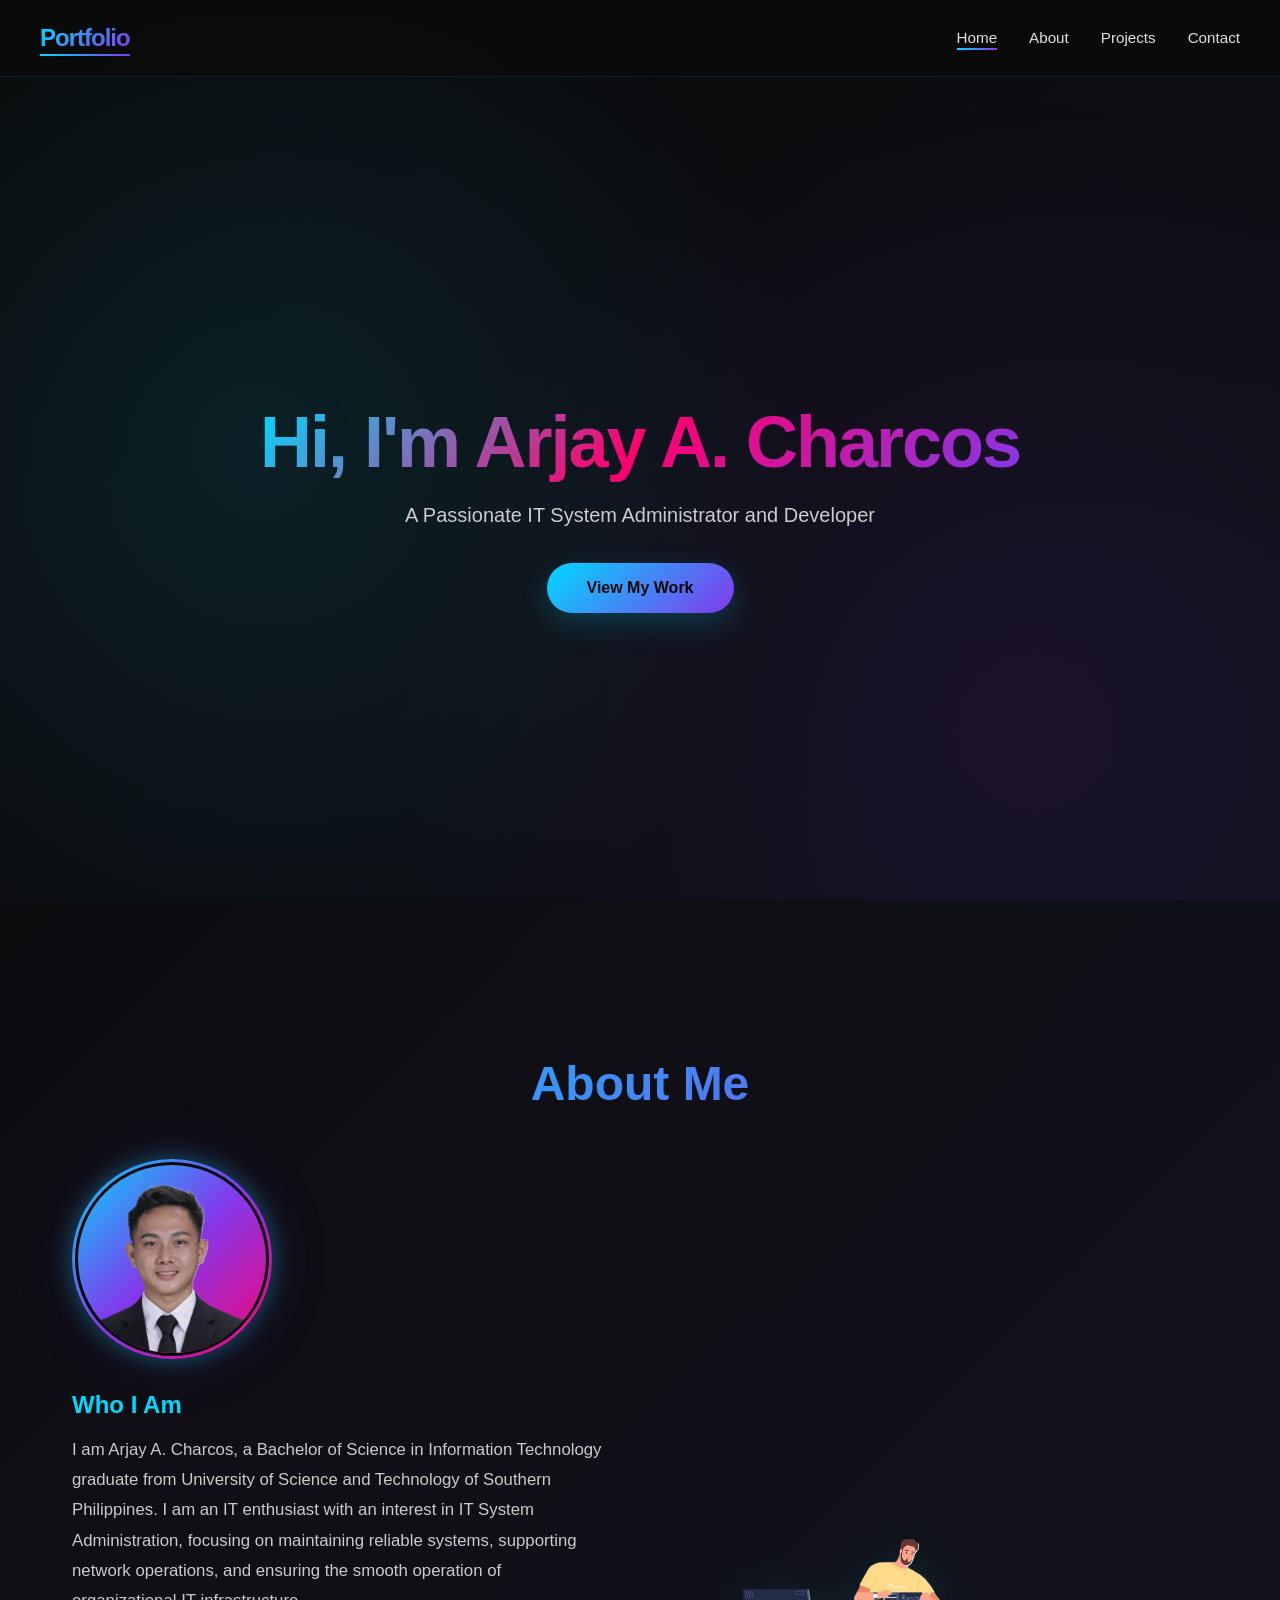
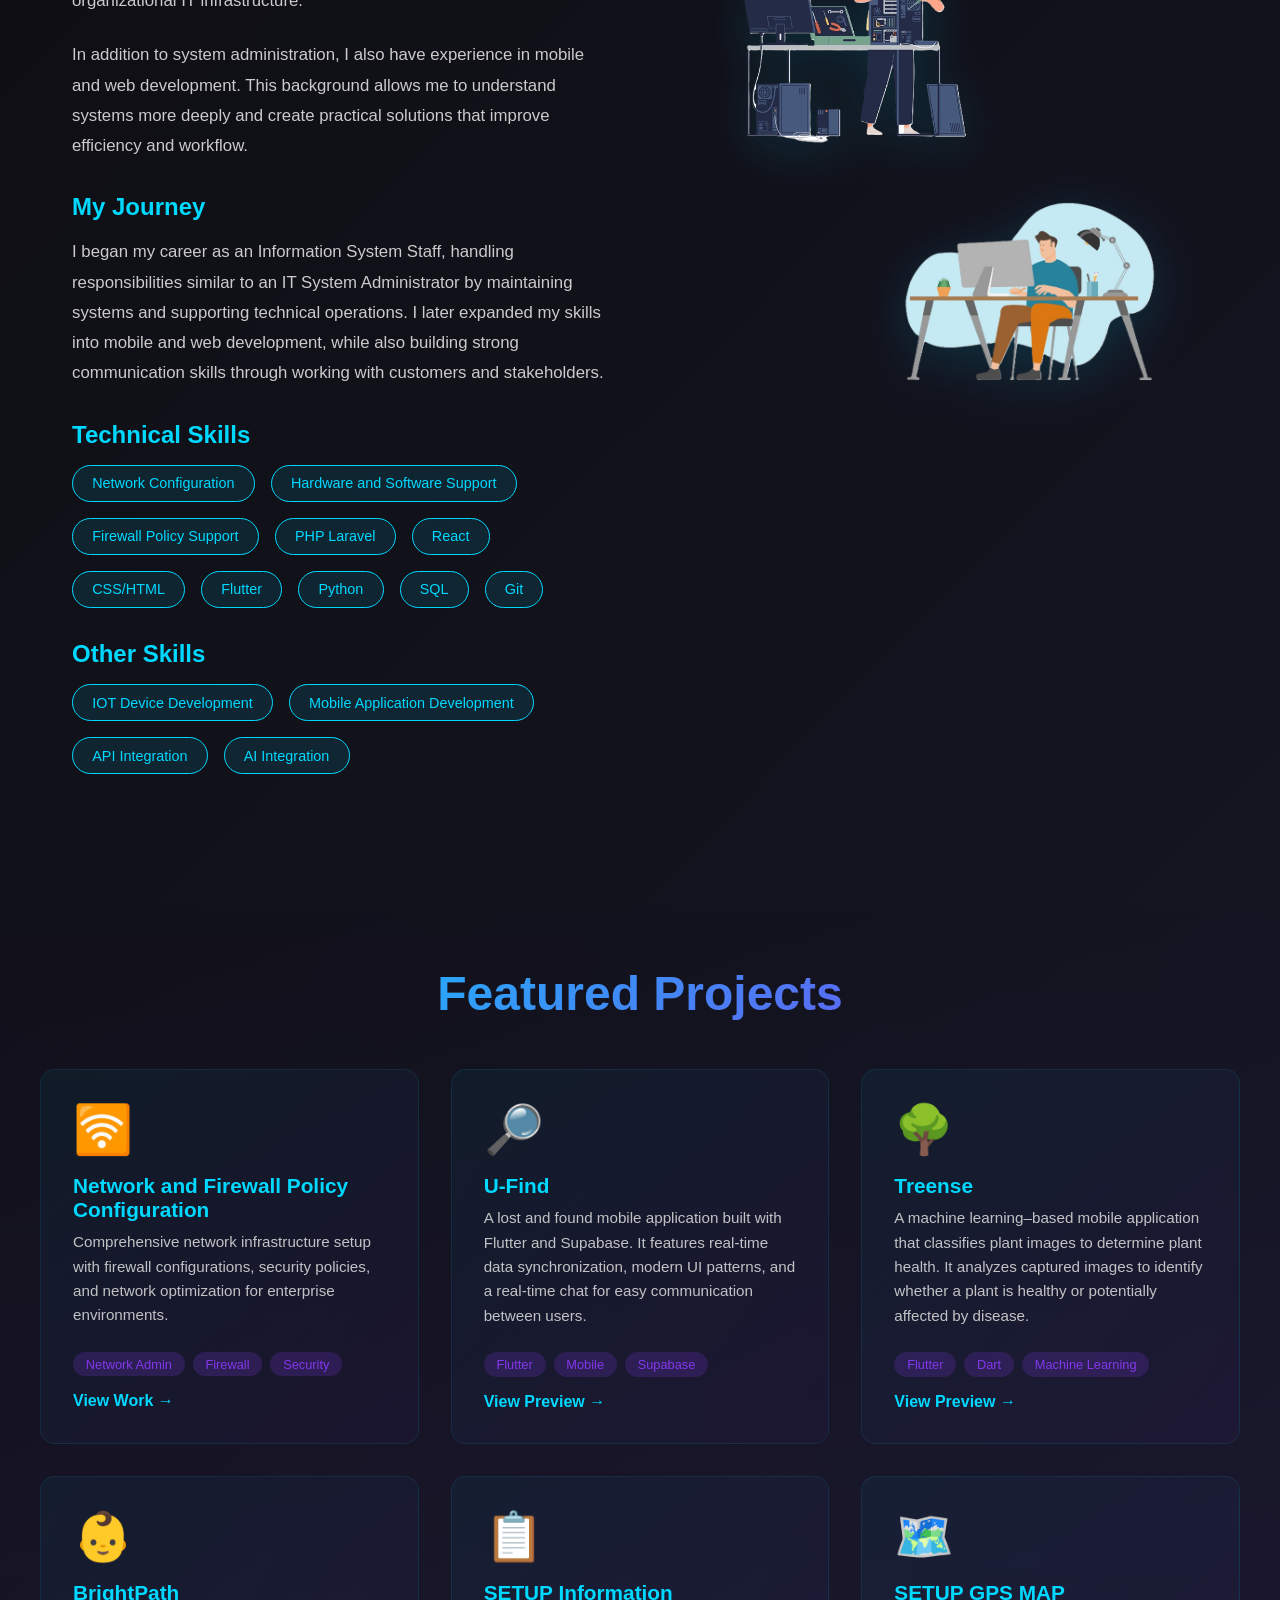
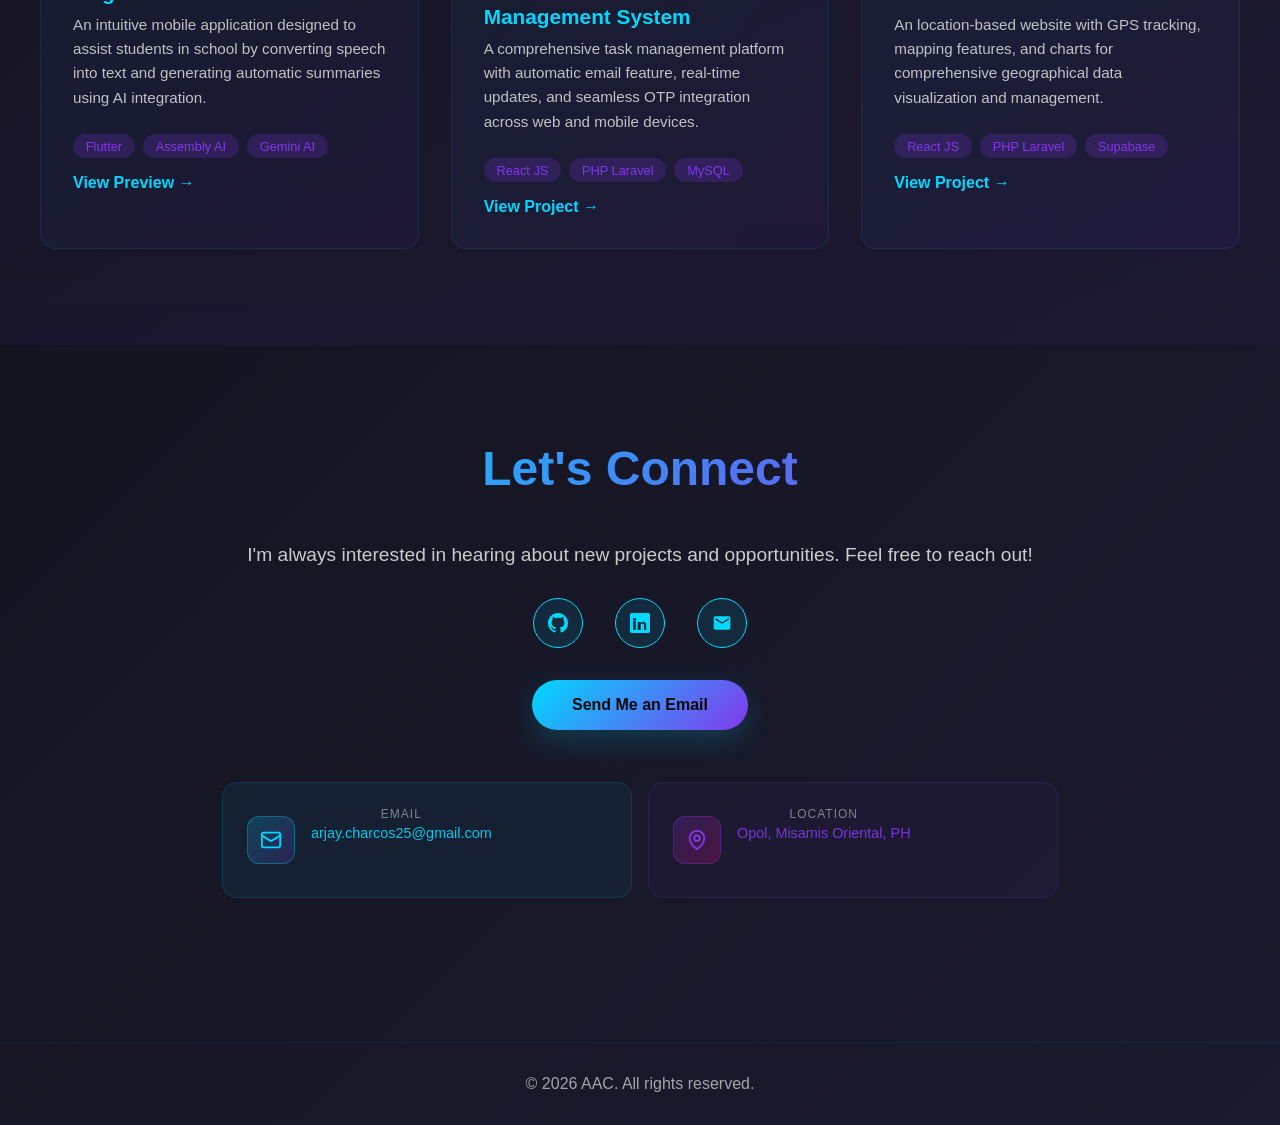
==== commit 069ef8aa: "with image" ====
--- a/index.html
+++ b/index.html
@@ -34,10 +34,19 @@
  <!-- ========================
          ABOUT SECTION
          ======================== -->
+
     <section class="about" id="about">
         <h2 class="section-title">About Me</h2>
         <div class="about-grid">
             <div class="about-text">
+
+                <!-- Profile Photo -->
+                <div class="profile-photo-wrap">
+                    <div class="profile-photo-ring">
+                        <img src="resources/img/id.png" alt="Arjay A. Charcos" class="profile-photo">
+                    </div>
+                </div>
+
                 <h3>Who I Am</h3>
                 <p>I am Arjay A. Charcos, a Bachelor of Science in Information Technology graduate from University of Science and Technology of Southern Philippines. I am an IT enthusiast with an interest in IT System Administration, focusing on maintaining reliable systems, supporting network operations, and ensuring the smooth operation of organizational IT infrastructure.</p>
 
--- a/css/styles.css
+++ b/css/styles.css
@@ -763,6 +763,41 @@
     margin-top: 3rem;
 }
 
+   /* ========================
+    Profile Photo
+    ======================== */
+
+    .profile-photo-wrap {
+        display: flex;
+        justify-content: flex-start;
+        margin-bottom: 2rem;
+    }
+
+    .profile-photo-ring {
+        position: relative;
+        width: 200px;
+        height: 200px;
+        border-radius: 50%;
+        padding: 3px;
+        background: linear-gradient(135deg, var(--primary), var(--accent), var(--secondary));
+        box-shadow: 0 0 25px rgba(0, 217, 255, 0.35), 0 0 60px rgba(131, 56, 236, 0.15);
+        transition: box-shadow 0.3s ease, transform 0.3s ease;
+    }
+
+    .profile-photo-ring:hover {
+        transform: scale(1.05);
+        box-shadow: 0 0 40px rgba(0, 217, 255, 0.55), 0 0 80px rgba(131, 56, 236, 0.3);
+    }
+
+    .profile-photo {
+        width: 100%;
+        height: 100%;
+        border-radius: 50%;
+        object-fit: cover;
+        display: block;
+        border: 3px solid var(--dark);
+    }
+
 /* ========================
    Responsive — Desktop only: overlapping absolute layout
    ======================== */
@@ -917,4 +952,5 @@
     #videoFrame {
         height: 250px;
     }
+
 }
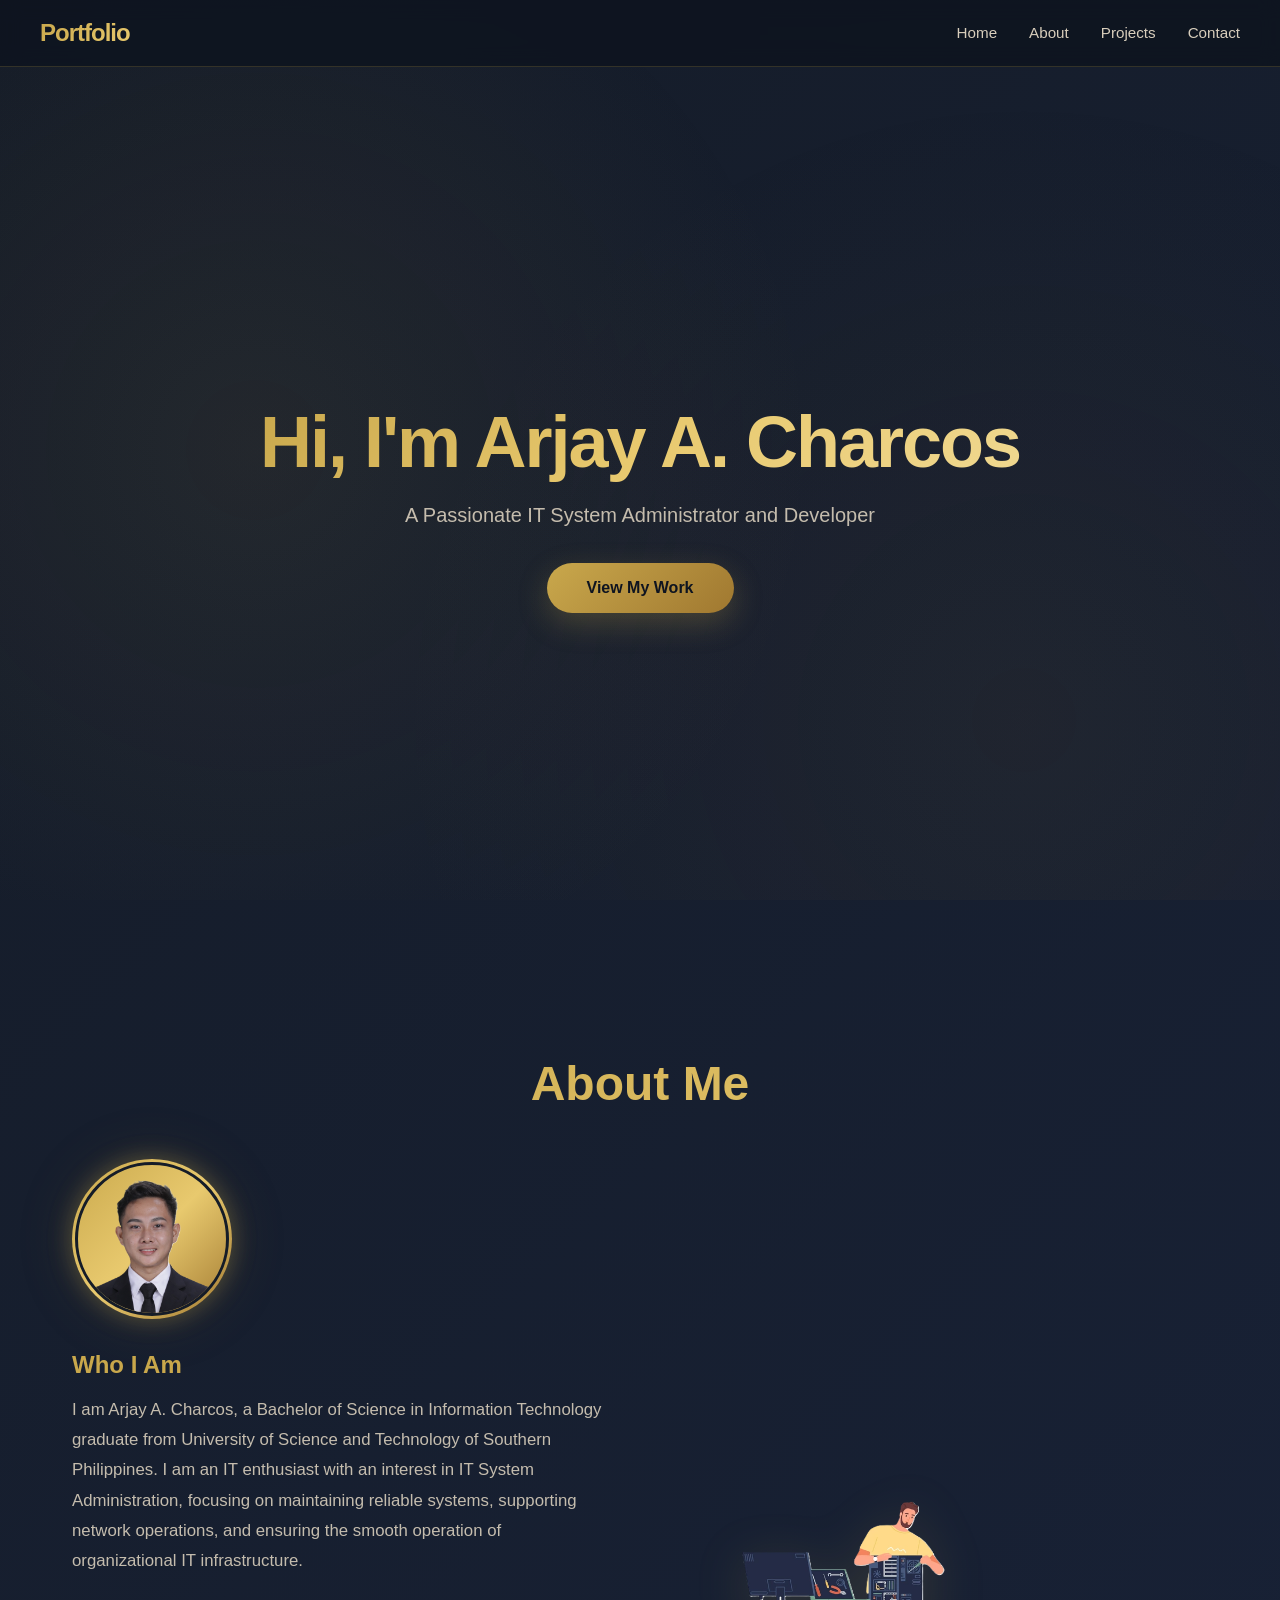
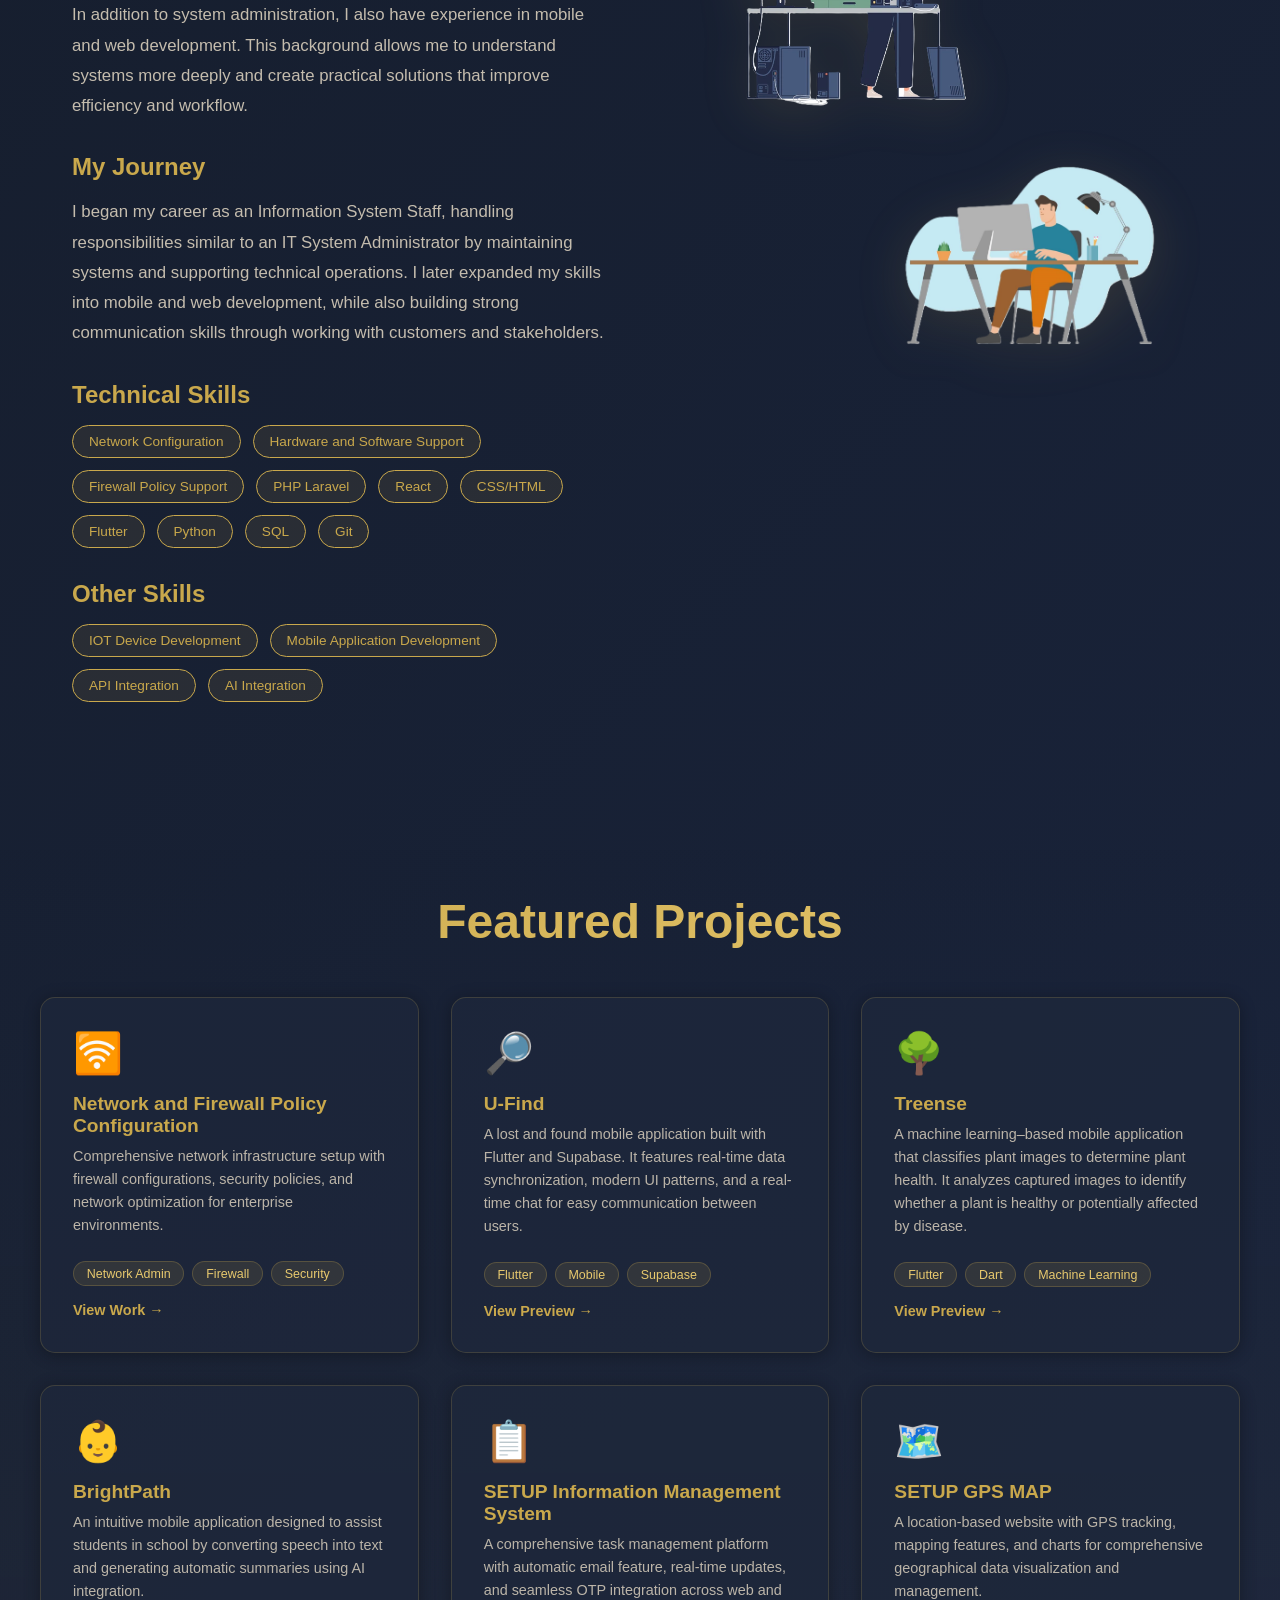
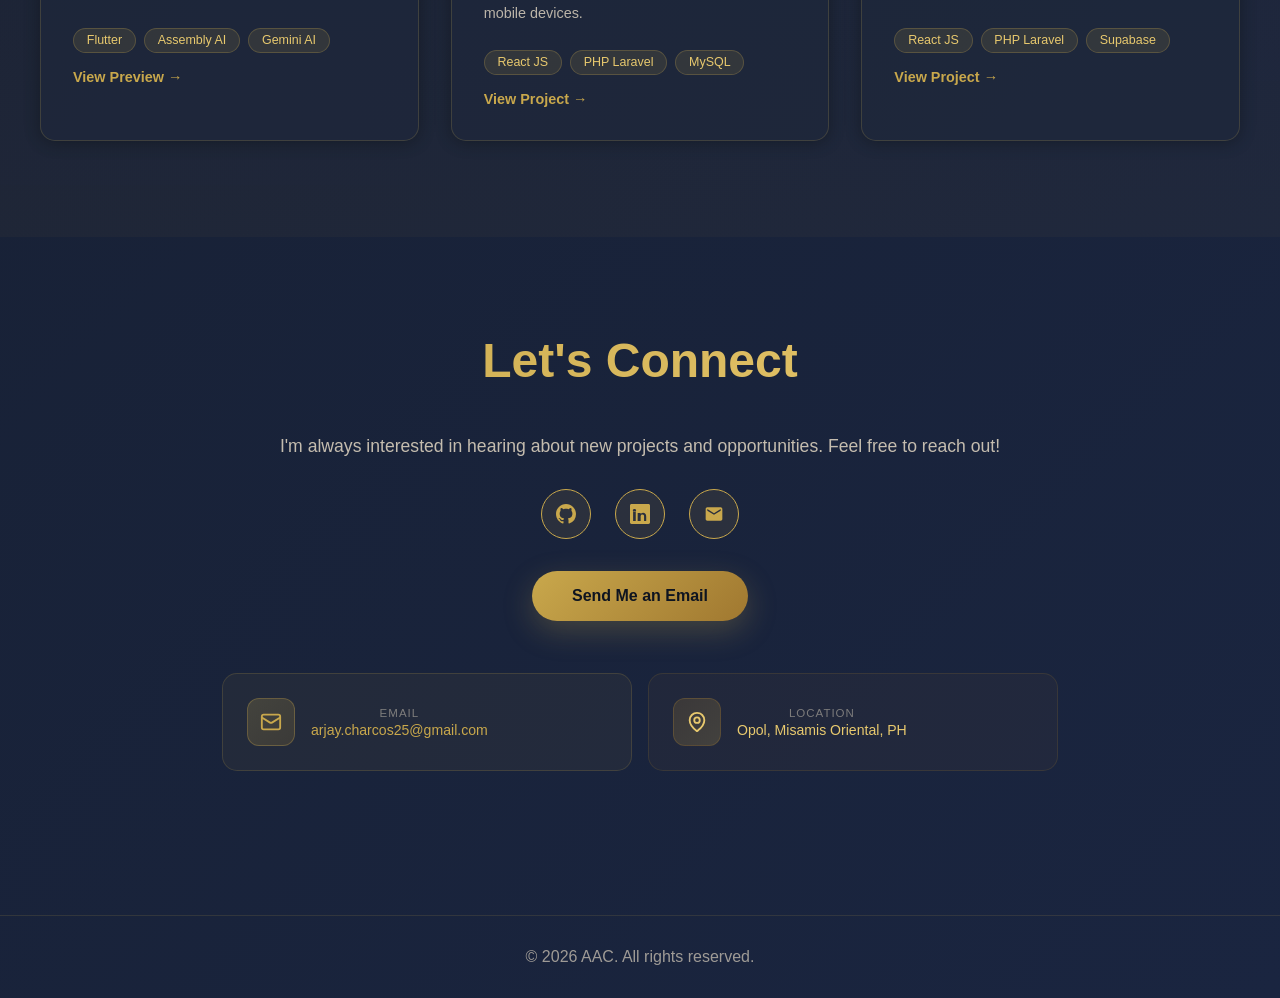
==== commit dd318fad: "updated color ui" ====
--- a/index.html
+++ b/index.html
@@ -11,7 +11,12 @@
     <nav>
         <div class="nav-container">
             <a href="#home" class="logo">Portfolio</a>
-            <ul>
+            <button class="hamburger" id="hamburger" aria-label="Toggle menu">
+                <span></span>
+                <span></span>
+                <span></span>
+            </button>
+            <ul id="navMenu">
                 <li><a href="#home">Home</a></li>
                 <li><a href="#about">About</a></li>
                 <li><a href="#projects">Projects</a></li>
@@ -31,10 +36,9 @@
         </div>
     </section>
 
- <!-- ========================
+    <!-- ========================
          ABOUT SECTION
          ======================== -->
-
     <section class="about" id="about">
         <h2 class="section-title">About Me</h2>
         <div class="about-grid">
@@ -54,7 +58,7 @@
 
                 <h3 style="margin-top: 2rem;">My Journey</h3>
                 <p>I began my career as an Information System Staff, handling responsibilities similar to an IT System Administrator by maintaining systems and supporting technical operations. I later expanded my skills into mobile and web development, while also building strong communication skills through working with customers and stakeholders.</p>
-                
+
                 <h3 style="margin-top: 2rem;">Technical Skills</h3>
                 <div class="skills">
                     <span class="skill-tag">Network Configuration</span>
@@ -77,14 +81,13 @@
                     <span class="skill-tag">AI Integration</span>
                 </div>
             </div>
-            
+
             <div class="about-images">
                 <img src="resources/about/sys.png" alt="System Administration" class="about-img sys-img" title="System Administration">
                 <img src="resources/about/comp.png" alt="Development" class="about-img comp-img" title="Development">
             </div>
         </div>
     </section>
-
 
     <!-- ========================
          PROJECTS SECTION
@@ -93,7 +96,8 @@
         <div class="projects-container">
             <h2 class="section-title">Featured Projects</h2>
             <div class="projects-grid">
-                <!-- Network and Firewall - Image Slideshow -->
+
+                <!-- Network and Firewall -->
                 <div class="project-card">
                     <div class="project-icon">🛜</div>
                     <h3>Network and Firewall Policy Configuration</h3>
@@ -106,11 +110,11 @@
                     <a href="#" class="project-link" onclick="openImageSlideshow(event, ['resources/network/ns.jpg', 'resources/network/un.jpg', 'resources/network/ap.jpg', 'resources/network/fp.jpg'], ['Network Setup', 'UniFi Configuration', 'Access Point Installation', 'Policy Update'], 'Network and Firewall Policy Update')">View Work →</a>
                 </div>
 
-                <!-- U-Find - Video -->
+                <!-- U-Find -->
                 <div class="project-card">
                     <div class="project-icon">🔎</div>
                     <h3>U-Find</h3>
-                    <p>A lost and found mobile application built with Flutter and Supabase. It features real-time data synchronization, modern UI patterns, and a real-time chat for easy communication between users.</p>                    
+                    <p>A lost and found mobile application built with Flutter and Supabase. It features real-time data synchronization, modern UI patterns, and a real-time chat for easy communication between users.</p>
                     <div class="project-tags">
                         <span class="project-tag">Flutter</span>
                         <span class="project-tag">Mobile</span>
@@ -119,11 +123,11 @@
                     <a href="#" class="project-link" onclick="openVideoModal(event, 'https://drive.google.com/file/d/1cfQnRJ3yTf0ePirP0XWxxtP7V5ScCT2i/preview', 'U-Find Demo')">View Preview →</a>
                 </div>
 
-                <!-- Treense - Video -->
+                <!-- Treense -->
                 <div class="project-card">
                     <div class="project-icon">🌳</div>
                     <h3>Treense</h3>
-                    <p>A machine learning–based mobile application that classifies plant images to determine plant health. It analyzes captured images to identify whether a plant is healthy or potentially affected by disease.</p>                    
+                    <p>A machine learning–based mobile application that classifies plant images to determine plant health. It analyzes captured images to identify whether a plant is healthy or potentially affected by disease.</p>
                     <div class="project-tags">
                         <span class="project-tag">Flutter</span>
                         <span class="project-tag">Dart</span>
@@ -132,11 +136,12 @@
                     <a href="#" class="project-link" onclick="openVideoModal(event, 'https://drive.google.com/file/d/1cjdkfNtiel5yJK5eSvXgEhs2EBHmr8-4/preview', 'Treense Demo')">View Preview →</a>
                 </div>
 
-                <!-- BrightPath - Video -->
+                <!-- BrightPath -->
                 <div class="project-card">
                     <div class="project-icon">👶</div>
                     <h3>BrightPath</h3>
-                <p>An intuitive mobile application designed to assist students in school by converting speech into text and generating automatic summaries using AI integration.</p>                    <div class="project-tags">
+                    <p>An intuitive mobile application designed to assist students in school by converting speech into text and generating automatic summaries using AI integration.</p>
+                    <div class="project-tags">
                         <span class="project-tag">Flutter</span>
                         <span class="project-tag">Assembly AI</span>
                         <span class="project-tag">Gemini AI</span>
@@ -144,7 +149,7 @@
                     <a href="#" class="project-link" onclick="openVideoModal(event, 'https://drive.google.com/file/d/1cyOeLLv3YpltDjSKcLo5TxvgAMwWOvRk/preview', 'BrightPath Demo')">View Preview →</a>
                 </div>
 
-                <!-- SETUP IMS - Image Slideshow -->
+                <!-- SETUP IMS -->
                 <div class="project-card">
                     <div class="project-icon">📋</div>
                     <h3>SETUP Information Management System</h3>
@@ -157,11 +162,11 @@
                     <a href="#" class="project-link" onclick="openImageSlideshow(event, ['resources/stp/Login.png','resources/stp/registration.png','resources/stp/dashboard.png','resources/stp/dbblack.png'], ['Login Page', 'Registration Page', 'Dashboard', 'Dashboard-Dark Theme'], 'SETUP Information Management System')">View Project →</a>
                 </div>
 
-                <!-- SETUP GPS MAP - Image Slideshow -->
+                <!-- SETUP GPS MAP -->
                 <div class="project-card">
                     <div class="project-icon">🗺️</div>
                     <h3>SETUP GPS MAP</h3>
-                    <p>An location-based website with GPS tracking, mapping features, and charts for comprehensive geographical data visualization and management.</p>
+                    <p>A location-based website with GPS tracking, mapping features, and charts for comprehensive geographical data visualization and management.</p>
                     <div class="project-tags">
                         <span class="project-tag">React JS</span>
                         <span class="project-tag">PHP Laravel</span>
@@ -169,6 +174,7 @@
                     </div>
                     <a href="#" class="project-link" onclick="openImageSlideshow(event, ['resources/map/home.png','resources/map/map.png','resources/map/data.png','resources/map/equipment.png'], ['Home', 'Map', 'Map Data', 'Equipment Management'], 'SETUP GPS MAP')">View Project →</a>
                 </div>
+
             </div>
         </div>
     </section>
@@ -179,7 +185,7 @@
     <section class="contact" id="contact">
         <h2 class="section-title">Let's Connect</h2>
         <p>I'm always interested in hearing about new projects and opportunities. Feel free to reach out!</p>
-        
+
         <div class="social-links">
             <a href="https://github.com/archcos" class="social-link" title="GitHub" target="_blank">
                 <svg width="20" height="20" viewBox="0 0 24 24" fill="currentColor">
@@ -191,7 +197,7 @@
                     <path d="M20.447 20.452h-3.554v-5.569c0-1.328-.475-2.236-1.986-2.236-1.081 0-1.722.722-2.004 1.418-.103.249-.129.597-.129.946v5.441h-3.554s.05-8.824 0-9.744h3.554v1.378c.43-.664 1.199-1.608 2.928-1.608 2.136 0 3.745 1.398 3.745 4.401v5.573zM5.337 9.432c-1.144 0-1.915-.758-1.915-1.707 0-.957.77-1.708 1.963-1.708 1.193 0 1.915.751 1.929 1.708 0 .949-.736 1.707-1.977 1.707zm1.582 11.02H3.715V8.708h3.204v11.744zM22.225 0H1.771C.792 0 0 .774 0 1.729v20.542C0 23.227.792 24 1.771 24h20.451C23.2 24 24 23.227 24 22.271V1.729C24 .774 23.2 0 22.222 0h.003z"/>
                 </svg>
             </a>
-            <a href="#"  onclick="openEmailModal(event)" class="social-link" title="Email">
+            <a href="#" onclick="openEmailModal(event)" class="social-link" title="Email">
                 <svg width="20" height="20" viewBox="0 0 24 24" fill="currentColor">
                     <path d="M20 4H4c-1.1 0-1.99.9-1.99 2L2 18c0 1.1.9 2 2 2h16c1.1 0 2-.9 2-2V6c0-1.1-.9-2-2-2zm0 4l-8 5-8-5V6l8 5 8-5v2z"/>
                 </svg>
@@ -199,41 +205,35 @@
         </div>
 
         <a href="#" class="cta-button" onclick="openEmailModal(event)">Send Me an Email</a>
-<div style="margin-top: 3rem; display: grid; grid-template-columns: 1fr 1fr; gap: 1rem;">
-    
-    <!-- Email Card -->
-    <div onclick="openEmailModal(event)" style="padding: 1.5rem; background: rgba(0, 217, 255, 0.05); border-radius: 15px; border: 1px solid rgba(0, 217, 255, 0.15); cursor: pointer; transition: all 0.3s ease; display: flex; align-items: center; gap: 1rem; text-decoration: none;"
-        onmouseover="this.style.background='rgba(0,217,255,0.12)'; this.style.transform='translateY(-3px)'; this.style.borderColor='rgba(0,217,255,0.4)'"
-        onmouseout="this.style.background='rgba(0,217,255,0.05)'; this.style.transform='translateY(0)'; this.style.borderColor='rgba(0,217,255,0.15)'">
-        <div style="width: 48px; height: 48px; border-radius: 12px; background: linear-gradient(135deg, rgba(0,217,255,0.2), rgba(131,56,236,0.2)); border: 1px solid rgba(0,217,255,0.3); display: flex; align-items: center; justify-content: center; flex-shrink: 0;">
-            <svg width="22" height="22" viewBox="0 0 24 24" fill="none" stroke="#00d9ff" stroke-width="2" stroke-linecap="round" stroke-linejoin="round">
-                <rect x="2" y="4" width="20" height="16" rx="2"/>
-                <path d="m22 7-8.97 5.7a1.94 1.94 0 0 1-2.06 0L2 7"/>
-            </svg>
-        </div>
-        <div>
-            <p style="font-size: 0.75rem; color: rgba(255,255,255,0.5); margin-bottom: 0.2rem; text-transform: uppercase; letter-spacing: 1px;">Email</p>
-            <p style="color: #00d9ff; font-size: 0.9rem; font-weight: 500;">arjay.charcos25@gmail.com</p>
-        </div>
-    </div>
-
-    <!-- Location Card -->
-    <div style="padding: 1.5rem; background: rgba(131, 56, 236, 0.05); border-radius: 15px; border: 1px solid rgba(131, 56, 236, 0.15); display: flex; align-items: center; gap: 1rem; transition: all 0.3s ease;"
-        onmouseover="this.style.background='rgba(131,56,236,0.12)'; this.style.transform='translateY(-3px)'; this.style.borderColor='rgba(131,56,236,0.4)'"
-        onmouseout="this.style.background='rgba(131,56,236,0.05)'; this.style.transform='translateY(0)'; this.style.borderColor='rgba(131,56,236,0.15)'">
-        <div style="width: 48px; height: 48px; border-radius: 12px; background: linear-gradient(135deg, rgba(131,56,236,0.2), rgba(255,0,110,0.2)); border: 1px solid rgba(131,56,236,0.3); display: flex; align-items: center; justify-content: center; flex-shrink: 0;">
-            <svg width="22" height="22" viewBox="0 0 24 24" fill="none" stroke="#8338ec" stroke-width="2" stroke-linecap="round" stroke-linejoin="round">
-                <path d="M20 10c0 6-8 12-8 12s-8-6-8-12a8 8 0 0 1 16 0Z"/>
-                <circle cx="12" cy="10" r="3"/>
-            </svg>
-        </div>
-        <div>
-            <p style="font-size: 0.75rem; color: rgba(255,255,255,0.5); margin-bottom: 0.2rem; text-transform: uppercase; letter-spacing: 1px;">Location</p>
-            <p style="color: #8338ec; font-size: 0.9rem; font-weight: 500;">Opol, Misamis Oriental, PH</p>
-        </div>
-    </div>
-
-</div>
+
+        <!-- Contact Info Cards -->
+        <div class="contact-cards">
+            <div class="contact-card contact-card-email" onclick="openEmailModal(event)">
+                <div class="contact-card-icon contact-card-icon-email">
+                    <svg width="22" height="22" viewBox="0 0 24 24" fill="none" stroke="var(--primary)" stroke-width="2" stroke-linecap="round" stroke-linejoin="round">
+                        <rect x="2" y="4" width="20" height="16" rx="2"/>
+                        <path d="m22 7-8.97 5.7a1.94 1.94 0 0 1-2.06 0L2 7"/>
+                    </svg>
+                </div>
+                <div>
+                    <p class="contact-card-label">Email</p>
+                    <p class="contact-card-value-email">arjay.charcos25@gmail.com</p>
+                </div>
+            </div>
+
+            <div class="contact-card contact-card-location">
+                <div class="contact-card-icon contact-card-icon-location">
+                    <svg width="22" height="22" viewBox="0 0 24 24" fill="none" stroke="var(--secondary)" stroke-width="2" stroke-linecap="round" stroke-linejoin="round">
+                        <path d="M20 10c0 6-8 12-8 12s-8-6-8-12a8 8 0 0 1 16 0Z"/>
+                        <circle cx="12" cy="10" r="3"/>
+                    </svg>
+                </div>
+                <div>
+                    <p class="contact-card-label">Location</p>
+                    <p class="contact-card-value-location">Opol, Misamis Oriental, PH</p>
+                </div>
+            </div>
+        </div>
     </section>
 
     <!-- Footer -->
@@ -248,9 +248,9 @@
         <div class="video-content">
             <button class="close-video" onclick="closeVideoModal()" aria-label="Close video">×</button>
             <h3 id="videoTitle" class="video-title"></h3>
-            <iframe 
+            <iframe
                 id="videoFrame"
-                width="100%" 
+                width="100%"
                 height="450"
                 allow="autoplay"
                 frameborder="0">
@@ -265,35 +265,53 @@
         <div class="slideshow-content">
             <button class="close-slideshow" onclick="closeSlideshowModal()" aria-label="Close slideshow">×</button>
             <h3 id="slideshowTitle" class="slideshow-title"></h3>
-            
             <div class="slideshow-container">
                 <img id="slideshowImage" src="" alt="Slideshow image" class="slideshow-image">
-                
                 <div class="slideshow-controls">
                     <button class="slide-btn prev-btn" onclick="previousSlide()">❮</button>
                     <span id="imageName" class="image-name"></span>
                     <button class="slide-btn next-btn" onclick="nextSlide()">❯</button>
                 </div>
-
                 <div class="slideshow-dots">
                     <div id="dotsContainer" class="dots-container"></div>
                 </div>
             </div>
         </div>
     </div>
-    <!-- EMAIL MODAL -->
+
+    <!-- ========================
+         EMAIL MODAL
+         ======================== -->
     <div id="emailModal" class="video-modal">
         <div class="video-content" style="max-width: 500px;">
             <button class="close-video" onclick="closeEmailModal()" aria-label="Close">×</button>
             <h3 class="video-title">Send Me an Email</h3>
             <div style="display: flex; flex-direction: column; gap: 1rem; margin-top: 1rem;">
-                <input type="text" id="emailSubject" placeholder="Subject" style="padding: 0.75rem 1rem; border-radius: 8px; border: 1px solid rgba(0,217,255,0.3); background: rgba(0,217,255,0.05); color: white; font-size: 1rem; outline: none;">
-                <textarea id="emailBody" placeholder="Your message..." rows="5" style="padding: 0.75rem 1rem; border-radius: 8px; border: 1px solid rgba(0,217,255,0.3); background: rgba(0,217,255,0.05); color: white; font-size: 1rem; outline: none; resize: vertical;"></textarea>
+                <input type="text" id="emailSubject" placeholder="Subject" class="email-input">
+                <textarea id="emailBody" placeholder="Your message..." rows="5" class="email-input" style="resize: vertical;"></textarea>
                 <button onclick="sendViaGmail()" class="cta-button" style="margin: 0; text-align: center;">Open in Gmail →</button>
             </div>
         </div>
     </div>
 
     <script src="js/script.js"></script>
+    <script>
+        // Hamburger menu toggle
+        const hamburger = document.getElementById('hamburger');
+        const navMenu = document.getElementById('navMenu');
+
+        hamburger.addEventListener('click', () => {
+            hamburger.classList.toggle('open');
+            navMenu.classList.toggle('open');
+        });
+
+        // Close menu when a nav link is clicked
+        navMenu.querySelectorAll('a').forEach(link => {
+            link.addEventListener('click', () => {
+                hamburger.classList.remove('open');
+                navMenu.classList.remove('open');
+            });
+        });
+    </script>
 </body>
 </html>
--- a/css/styles.css
+++ b/css/styles.css
@@ -3,13 +3,18 @@
    ======================== */
 
 :root {
-    --primary: #00d9ff;
-    --secondary: #ff006e;
-    --accent: #8338ec;
-    --dark: #0a0a0a;
-    --darker: #050505;
-    --light: #f0f0f0;
-    --text: #e0e0e0;
+    --primary: #c9a84c;
+    --secondary: #e8c96e;
+    --accent: #a07830;
+    --dark: #151c28;
+    --darker: #0e1420;
+    --light: #f0ead8;
+    --text: #d8cebc;
+    --card-bg: rgba(30, 40, 60, 0.7);
+    --card-bg-alt: rgba(40, 30, 20, 0.4);
+    --border: rgba(201, 168, 76, 0.2);
+    --border-alt: rgba(160, 120, 48, 0.2);
+    --muted: rgba(216, 206, 188, 0.5);
 }
 
 * {
@@ -24,13 +29,12 @@
 
 body {
     font-family: 'Segoe UI', Tahoma, Geneva, Verdana, sans-serif;
-    background: linear-gradient(135deg, var(--dark) 0%, #1a1a2e 100%);
+    background: linear-gradient(135deg, var(--dark) 0%, #1a2540 100%);
     color: var(--text);
     overflow-x: hidden;
     position: relative;
 }
 
-/* Animated background */
 body::before {
     content: '';
     position: fixed;
@@ -38,9 +42,9 @@
     left: 0;
     width: 100%;
     height: 100%;
-    background: 
-        radial-gradient(circle at 20% 50%, rgba(0, 217, 255, 0.1) 0%, transparent 50%),
-        radial-gradient(circle at 80% 80%, rgba(131, 56, 236, 0.1) 0%, transparent 50%);
+    background:
+        radial-gradient(circle at 20% 50%, rgba(201, 168, 76, 0.08) 0%, transparent 50%),
+        radial-gradient(circle at 80% 80%, rgba(160, 120, 48, 0.07) 0%, transparent 50%);
     pointer-events: none;
     z-index: 0;
     animation: gradientShift 15s ease infinite;
@@ -48,14 +52,14 @@
 
 @keyframes gradientShift {
     0%, 100% {
-        background: 
-            radial-gradient(circle at 20% 50%, rgba(0, 217, 255, 0.1) 0%, transparent 50%),
-            radial-gradient(circle at 80% 80%, rgba(131, 56, 236, 0.1) 0%, transparent 50%);
+        background:
+            radial-gradient(circle at 20% 50%, rgba(201, 168, 76, 0.08) 0%, transparent 50%),
+            radial-gradient(circle at 80% 80%, rgba(160, 120, 48, 0.07) 0%, transparent 50%);
     }
     50% {
-        background: 
-            radial-gradient(circle at 80% 50%, rgba(0, 217, 255, 0.1) 0%, transparent 50%),
-            radial-gradient(circle at 20% 80%, rgba(131, 56, 236, 0.1) 0%, transparent 50%);
+        background:
+            radial-gradient(circle at 80% 50%, rgba(201, 168, 76, 0.08) 0%, transparent 50%),
+            radial-gradient(circle at 20% 80%, rgba(160, 120, 48, 0.07) 0%, transparent 50%);
     }
 }
 
@@ -72,23 +76,17 @@
     position: fixed;
     top: 0;
     width: 100%;
-    padding: 1.5rem 2rem;
+    padding: 1.2rem 2rem;
     backdrop-filter: blur(10px);
-    background: rgba(10, 10, 10, 0.8);
-    border-bottom: 1px solid rgba(0, 217, 255, 0.1);
+    background: rgba(14, 20, 32, 0.9);
+    border-bottom: 1px solid var(--border);
     z-index: 100;
     animation: slideDown 0.6s ease;
 }
 
 @keyframes slideDown {
-    from {
-        transform: translateY(-100%);
-        opacity: 0;
-    }
-    to {
-        transform: translateY(0);
-        opacity: 1;
-    }
+    from { transform: translateY(-100%); opacity: 0; }
+    to { transform: translateY(0); opacity: 1; }
 }
 
 .nav-container {
@@ -102,13 +100,14 @@
 .logo {
     font-size: 1.5rem;
     font-weight: bold;
-    background: linear-gradient(135deg, var(--primary), var(--accent));
+    background: linear-gradient(135deg, var(--primary), var(--secondary));
     -webkit-background-clip: text;
     -webkit-text-fill-color: transparent;
     background-clip: text;
     letter-spacing: -1px;
     text-decoration: none;
     display: inline-block;
+    flex-shrink: 0;
 }
 
 nav ul {
@@ -132,21 +131,37 @@
     left: 0;
     width: 0;
     height: 2px;
-    background: linear-gradient(90deg, var(--primary), var(--accent));
+    background: linear-gradient(90deg, var(--primary), var(--secondary));
     transition: width 0.3s ease;
 }
 
-nav a:hover {
-    color: var(--primary);
-}
-
-nav a:hover::after {
-    width: 100%;
-}
-
-nav a.active::after {
-    width: 100%;
-}
+nav a:hover { color: var(--primary); }
+nav a:hover::after { width: 100%; }
+nav a.active::after { width: 100%; }
+
+/* Hamburger */
+.hamburger {
+    display: none;
+    flex-direction: column;
+    gap: 5px;
+    cursor: pointer;
+    padding: 4px;
+    background: none;
+    border: none;
+}
+
+.hamburger span {
+    display: block;
+    width: 24px;
+    height: 2px;
+    background: var(--primary);
+    border-radius: 2px;
+    transition: all 0.3s ease;
+}
+
+.hamburger.open span:nth-child(1) { transform: translateY(7px) rotate(45deg); }
+.hamburger.open span:nth-child(2) { opacity: 0; }
+.hamburger.open span:nth-child(3) { transform: translateY(-7px) rotate(-45deg); }
 
 /* ========================
    Hero Section
@@ -168,14 +183,8 @@
 }
 
 @keyframes fadeInUp {
-    from {
-        opacity: 0;
-        transform: translateY(30px);
-    }
-    to {
-        opacity: 1;
-        transform: translateY(0);
-    }
+    from { opacity: 0; transform: translateY(30px); }
+    to { opacity: 1; transform: translateY(0); }
 }
 
 .hero h1 {
@@ -183,7 +192,7 @@
     font-weight: 800;
     margin-bottom: 1rem;
     line-height: 1.1;
-    background: linear-gradient(135deg, var(--primary), var(--secondary), var(--accent));
+    background: linear-gradient(135deg, var(--primary), var(--secondary), #f0d890);
     -webkit-background-clip: text;
     -webkit-text-fill-color: transparent;
     background-clip: text;
@@ -206,15 +215,15 @@
     display: inline-block;
     padding: 1rem 2.5rem;
     background: linear-gradient(135deg, var(--primary), var(--accent));
-    color: var(--dark);
+    color: var(--darker);
     text-decoration: none;
     border-radius: 50px;
-    font-weight: 600;
+    font-weight: 700;
     font-size: 1rem;
     transition: all 0.3s ease;
     position: relative;
     overflow: hidden;
-    box-shadow: 0 10px 30px rgba(0, 217, 255, 0.2);
+    box-shadow: 0 10px 30px rgba(201, 168, 76, 0.25);
     cursor: pointer;
     border: none;
 }
@@ -222,22 +231,18 @@
 .cta-button::before {
     content: '';
     position: absolute;
-    top: 0;
-    left: -100%;
-    width: 100%;
-    height: 100%;
+    top: 0; left: -100%;
+    width: 100%; height: 100%;
     background: rgba(255, 255, 255, 0.2);
     transition: left 0.3s ease;
 }
 
 .cta-button:hover {
     transform: translateY(-3px);
-    box-shadow: 0 15px 40px rgba(0, 217, 255, 0.4);
-}
-
-.cta-button:hover::before {
-    left: 100%;
-}
+    box-shadow: 0 15px 40px rgba(201, 168, 76, 0.4);
+}
+
+.cta-button:hover::before { left: 100%; }
 
 /* ========================
    Section Titles
@@ -248,7 +253,7 @@
     font-weight: 800;
     margin-bottom: 3rem;
     text-align: center;
-    background: linear-gradient(135deg, var(--primary), var(--accent));
+    background: linear-gradient(135deg, var(--primary), var(--secondary));
     -webkit-background-clip: text;
     -webkit-text-fill-color: transparent;
     background-clip: text;
@@ -287,21 +292,21 @@
 .skills {
     display: flex;
     flex-wrap: wrap;
-    gap: 1rem;
+    gap: 0.75rem;
 }
 
 .skill-tag {
-    background: rgba(0, 217, 255, 0.1);
+    background: rgba(201, 168, 76, 0.1);
     border: 1px solid var(--primary);
     color: var(--primary);
-    padding: 0.6rem 1.2rem;
+    padding: 0.5rem 1rem;
     border-radius: 30px;
-    font-size: 0.9rem;
+    font-size: 0.85rem;
     transition: all 0.3s ease;
 }
 
 .skill-tag:hover {
-    background: rgba(0, 217, 255, 0.2);
+    background: rgba(201, 168, 76, 0.2);
     transform: translateY(-2px);
 }
 
@@ -321,27 +326,53 @@
     height: 280px;
     object-fit: contain;
     transition: all 0.3s ease;
-    filter: drop-shadow(0 10px 25px rgba(0, 217, 255, 0.15));
-}
-
-.sys-img {
-    width: 320px;
-    height: 320px;
-}
-
+    filter: drop-shadow(0 10px 25px rgba(201, 168, 76, 0.15));
+}
+
+.sys-img { width: 320px; height: 320px; }
 .sys-img:hover {
     transform: translateY(-10px) scale(1.05);
-    filter: drop-shadow(0 15px 35px rgba(0, 217, 255, 0.3));
-}
-
-.comp-img {
-    width: 320px;
-    height: 320px;
-}
-
+    filter: drop-shadow(0 15px 35px rgba(201, 168, 76, 0.3));
+}
+
+.comp-img { width: 320px; height: 320px; }
 .comp-img:hover {
     transform: translateY(10px) scale(1.05);
-    filter: drop-shadow(0 15px 35px rgba(131, 56, 236, 0.3));
+    filter: drop-shadow(0 15px 35px rgba(160, 120, 48, 0.3));
+}
+
+/* ========================
+   Profile Photo
+   ======================== */
+
+.profile-photo-wrap {
+    display: flex;
+    justify-content: flex-start;
+    margin-bottom: 2rem;
+}
+
+.profile-photo-ring {
+    position: relative;
+    width: 160px;
+    height: 160px;
+    border-radius: 50%;
+    padding: 3px;
+    background: linear-gradient(135deg, var(--primary), var(--secondary), var(--accent));
+    box-shadow: 0 0 25px rgba(201, 168, 76, 0.35), 0 0 60px rgba(160, 120, 48, 0.15);
+    transition: box-shadow 0.3s ease, transform 0.3s ease;
+}
+
+.profile-photo-ring:hover {
+    transform: scale(1.05);
+    box-shadow: 0 0 40px rgba(201, 168, 76, 0.55), 0 0 80px rgba(160, 120, 48, 0.3);
+}
+
+.profile-photo {
+    width: 100%; height: 100%;
+    border-radius: 50%;
+    object-fit: cover;
+    display: block;
+    border: 3px solid var(--dark);
 }
 
 /* ========================
@@ -350,7 +381,7 @@
 
 .projects {
     padding: 6rem 2rem;
-    background: linear-gradient(180deg, transparent 0%, rgba(131, 56, 236, 0.05) 100%);
+    background: linear-gradient(180deg, transparent 0%, rgba(201, 168, 76, 0.04) 100%);
 }
 
 .projects-container {
@@ -360,41 +391,33 @@
 
 .projects-grid {
     display: grid;
-    grid-template-columns: repeat(auto-fit, minmax(350px, 1fr));
+    grid-template-columns: repeat(auto-fit, minmax(320px, 1fr));
     gap: 2rem;
     margin-top: 3rem;
 }
 
 .project-card {
-    background: linear-gradient(135deg, rgba(0, 217, 255, 0.05), rgba(131, 56, 236, 0.05));
-    border: 1px solid rgba(0, 217, 255, 0.1);
+    background: var(--card-bg);
+    border: 1px solid var(--border);
     border-radius: 15px;
     padding: 2rem;
     transition: all 0.3s ease;
     position: relative;
     overflow: hidden;
     animation: slideUp 0.6s ease;
+    box-shadow: 0 2px 16px rgba(0, 0, 0, 0.3);
 }
 
 @keyframes slideUp {
-    from {
-        opacity: 0;
-        transform: translateY(30px);
-    }
-    to {
-        opacity: 1;
-        transform: translateY(0);
-    }
+    from { opacity: 0; transform: translateY(30px); }
+    to { opacity: 1; transform: translateY(0); }
 }
 
 .project-card::before {
     content: '';
     position: absolute;
-    top: -1px;
-    left: -1px;
-    right: -1px;
-    bottom: -1px;
-    background: linear-gradient(45deg, var(--primary), var(--accent), var(--secondary));
+    top: -1px; left: -1px; right: -1px; bottom: -1px;
+    background: linear-gradient(45deg, var(--primary), var(--secondary), var(--accent));
     z-index: -1;
     opacity: 0;
     transition: opacity 0.3s ease;
@@ -402,27 +425,23 @@
 }
 
 .project-card:hover {
-    transform: translateY(-10px);
-    border-color: rgba(0, 217, 255, 0.3);
-}
-
-.project-card:hover::before {
-    opacity: 0.1;
-}
-
-.project-icon {
-    font-size: 3rem;
-    margin-bottom: 1rem;
-}
+    transform: translateY(-8px);
+    border-color: rgba(201, 168, 76, 0.4);
+    box-shadow: 0 12px 40px rgba(201, 168, 76, 0.15);
+}
+
+.project-card:hover::before { opacity: 0.1; }
+
+.project-icon { font-size: 2.5rem; margin-bottom: 1rem; }
 
 .project-card h3 {
-    font-size: 1.3rem;
+    font-size: 1.2rem;
     margin-bottom: 0.5rem;
     color: var(--primary);
 }
 
 .project-card p {
-    font-size: 0.95rem;
+    font-size: 0.9rem;
     line-height: 1.6;
     opacity: 0.85;
     margin-bottom: 1.5rem;
@@ -435,11 +454,12 @@
 }
 
 .project-tag {
-    background: rgba(131, 56, 236, 0.2);
-    color: var(--accent);
+    background: rgba(201, 168, 76, 0.12);
+    color: var(--secondary);
     padding: 0.3rem 0.8rem;
     border-radius: 20px;
-    font-size: 0.8rem;
+    font-size: 0.78rem;
+    border: 1px solid rgba(201, 168, 76, 0.25);
 }
 
 .project-link {
@@ -448,6 +468,7 @@
     color: var(--primary);
     text-decoration: none;
     font-weight: 600;
+    font-size: 0.9rem;
     transition: all 0.3s ease;
 }
 
@@ -467,8 +488,8 @@
     margin: 0 auto;
 }
 
-.contact p {
-    font-size: 1.2rem;
+.contact > p {
+    font-size: 1.1rem;
     margin-bottom: 2rem;
     opacity: 0.9;
 }
@@ -476,18 +497,17 @@
 .social-links {
     display: flex;
     justify-content: center;
-    gap: 2rem;
+    gap: 1.5rem;
     margin-bottom: 2rem;
     flex-wrap: wrap;
 }
 
 .social-link {
-    width: 50px;
-    height: 50px;
+    width: 50px; height: 50px;
     display: flex;
     align-items: center;
     justify-content: center;
-    background: rgba(0, 217, 255, 0.1);
+    background: rgba(201, 168, 76, 0.1);
     border: 1px solid var(--primary);
     border-radius: 50%;
     color: var(--primary);
@@ -498,8 +518,93 @@
 
 .social-link:hover {
     background: var(--primary);
-    color: var(--dark);
+    color: var(--darker);
     transform: translateY(-5px);
+}
+
+/* ========================
+   Contact Info Cards
+   ======================== */
+
+.contact-cards {
+    margin-top: 3rem;
+    display: grid;
+    grid-template-columns: 1fr 1fr;
+    gap: 1rem;
+}
+
+.contact-card {
+    padding: 1.5rem;
+    border-radius: 15px;
+    display: flex;
+    align-items: center;
+    gap: 1rem;
+    cursor: pointer;
+    transition: all 0.3s ease;
+    text-decoration: none;
+}
+
+.contact-card-email {
+    background: rgba(201, 168, 76, 0.06);
+    border: 1px solid rgba(201, 168, 76, 0.18);
+}
+
+.contact-card-email:hover {
+    background: rgba(201, 168, 76, 0.14);
+    transform: translateY(-3px);
+    border-color: rgba(201, 168, 76, 0.45);
+}
+
+.contact-card-location {
+    background: rgba(160, 120, 48, 0.06);
+    border: 1px solid rgba(160, 120, 48, 0.18);
+    cursor: default;
+}
+
+.contact-card-location:hover {
+    background: rgba(160, 120, 48, 0.12);
+    transform: translateY(-3px);
+    border-color: rgba(160, 120, 48, 0.45);
+}
+
+.contact-card-icon {
+    width: 48px; height: 48px;
+    border-radius: 12px;
+    display: flex;
+    align-items: center;
+    justify-content: center;
+    flex-shrink: 0;
+}
+
+.contact-card-icon-email {
+    background: linear-gradient(135deg, rgba(201, 168, 76, 0.2), rgba(160, 120, 48, 0.2));
+    border: 1px solid rgba(201, 168, 76, 0.3);
+}
+
+.contact-card-icon-location {
+    background: linear-gradient(135deg, rgba(160, 120, 48, 0.2), rgba(201, 168, 76, 0.2));
+    border: 1px solid rgba(160, 120, 48, 0.3);
+}
+
+.contact-card-label {
+    font-size: 0.72rem;
+    color: var(--muted);
+    margin-bottom: 0.2rem;
+    text-transform: uppercase;
+    letter-spacing: 1px;
+}
+
+.contact-card-value-email {
+    color: var(--primary);
+    font-size: 0.88rem;
+    font-weight: 500;
+    word-break: break-all;
+}
+
+.contact-card-value-location {
+    color: var(--secondary);
+    font-size: 0.88rem;
+    font-weight: 500;
 }
 
 /* ========================
@@ -510,21 +615,17 @@
     display: none;
     position: fixed;
     z-index: 999;
-    left: 0;
-    top: 0;
-    width: 100%;
-    height: 100%;
-    background: rgba(0, 0, 0, 0.9);
+    left: 0; top: 0;
+    width: 100%; height: 100%;
+    background: rgba(5, 8, 16, 0.92);
     backdrop-filter: blur(5px);
     justify-content: center;
     align-items: center;
-    padding: 2rem;
+    padding: 1.5rem;
     animation: fadeIn 0.3s ease;
 }
 
-.video-modal.active {
-    display: flex;
-}
+.video-modal.active { display: flex; }
 
 @keyframes fadeIn {
     from { opacity: 0; }
@@ -534,61 +635,73 @@
 .video-content {
     width: 100%;
     max-width: 900px;
-    background: rgba(10, 10, 10, 0.95);
+    background: var(--dark);
     padding: 2rem;
     border-radius: 15px;
-    border: 1px solid rgba(0, 217, 255, 0.2);
+    border: 1px solid var(--border);
     position: relative;
-    box-shadow: 0 20px 60px rgba(0, 217, 255, 0.2);
+    box-shadow: 0 20px 60px rgba(201, 168, 76, 0.15);
     animation: slideInUp 0.3s ease;
 }
 
 @keyframes slideInUp {
-    from {
-        transform: translateY(50px);
-        opacity: 0;
-    }
-    to {
-        transform: translateY(0);
-        opacity: 1;
-    }
+    from { transform: translateY(50px); opacity: 0; }
+    to { transform: translateY(0); opacity: 1; }
 }
 
 .video-title {
     color: var(--primary);
-    font-size: 1.5rem;
+    font-size: 1.3rem;
     margin-bottom: 1.5rem;
     text-align: center;
+    padding-right: 3rem;
 }
 
 .close-video {
     position: absolute;
-    top: 1rem;
-    right: 1rem;
+    top: 1rem; right: 1rem;
     color: var(--primary);
-    font-size: 2rem;
+    font-size: 1.8rem;
     cursor: pointer;
-    background: rgba(0, 217, 255, 0.1);
+    background: rgba(201, 168, 76, 0.1);
     border: none;
-    width: 50px;
-    height: 50px;
+    width: 44px; height: 44px;
     border-radius: 50%;
     display: flex;
     align-items: center;
     justify-content: center;
     transition: all 0.3s ease;
     padding: 0;
+    line-height: 1;
 }
 
 .close-video:hover {
-    background: rgba(0, 217, 255, 0.2);
+    background: rgba(201, 168, 76, 0.2);
     transform: rotate(90deg);
 }
 
-#videoFrame {
-    border-radius: 10px;
-    display: block;
-}
+#videoFrame { border-radius: 10px; display: block; }
+
+/* Email modal inputs */
+.email-input {
+    padding: 0.75rem 1rem;
+    border-radius: 8px;
+    border: 1px solid var(--border);
+    background: rgba(201, 168, 76, 0.05);
+    color: var(--text);
+    font-size: 1rem;
+    outline: none;
+    width: 100%;
+    transition: border-color 0.2s;
+    font-family: inherit;
+}
+
+.email-input:focus {
+    border-color: var(--primary);
+    background: rgba(201, 168, 76, 0.08);
+}
+
+.email-input::placeholder { color: var(--muted); }
 
 /* ========================
    Image Slideshow Modal
@@ -598,62 +711,58 @@
     display: none;
     position: fixed;
     z-index: 999;
-    left: 0;
-    top: 0;
-    width: 100%;
-    height: 100%;
-    background: rgba(0, 0, 0, 0.9);
+    left: 0; top: 0;
+    width: 100%; height: 100%;
+    background: rgba(5, 8, 16, 0.92);
     backdrop-filter: blur(5px);
     justify-content: center;
     align-items: center;
-    padding: 2rem;
+    padding: 1.5rem;
     animation: fadeIn 0.3s ease;
 }
 
-.slideshow-modal.active {
-    display: flex;
-}
+.slideshow-modal.active { display: flex; }
 
 .slideshow-content {
     width: 100%;
     max-width: 900px;
-    background: rgba(10, 10, 10, 0.95);
+    background: var(--dark);
     padding: 2rem;
     border-radius: 15px;
-    border: 1px solid rgba(0, 217, 255, 0.2);
+    border: 1px solid var(--border);
     position: relative;
-    box-shadow: 0 20px 60px rgba(0, 217, 255, 0.2);
+    box-shadow: 0 20px 60px rgba(201, 168, 76, 0.15);
     animation: slideInUp 0.3s ease;
 }
 
 .slideshow-title {
     color: var(--primary);
-    font-size: 1.5rem;
+    font-size: 1.3rem;
     margin-bottom: 1.5rem;
     text-align: center;
+    padding-right: 3rem;
 }
 
 .close-slideshow {
     position: absolute;
-    top: 1rem;
-    right: 1rem;
+    top: 1rem; right: 1rem;
     color: var(--primary);
-    font-size: 2rem;
+    font-size: 1.8rem;
     cursor: pointer;
-    background: rgba(0, 217, 255, 0.1);
+    background: rgba(201, 168, 76, 0.1);
     border: none;
-    width: 50px;
-    height: 50px;
+    width: 44px; height: 44px;
     border-radius: 50%;
     display: flex;
     align-items: center;
     justify-content: center;
     transition: all 0.3s ease;
     padding: 0;
+    line-height: 1;
 }
 
 .close-slideshow:hover {
-    background: rgba(0, 217, 255, 0.2);
+    background: rgba(201, 168, 76, 0.2);
     transform: rotate(90deg);
 }
 
@@ -666,7 +775,7 @@
 .slideshow-image {
     width: 100%;
     height: auto;
-    max-height: 500px;
+    max-height: 460px;
     border-radius: 10px;
     object-fit: contain;
     display: block;
@@ -676,51 +785,45 @@
     display: flex;
     justify-content: center;
     align-items: center;
-    gap: 2rem;
+    gap: 1.5rem;
 }
 
 .slide-btn {
     background: linear-gradient(135deg, var(--primary), var(--accent));
-    color: var(--dark);
+    color: var(--darker);
     border: none;
-    width: 50px;
-    height: 50px;
+    width: 46px; height: 46px;
     border-radius: 50%;
-    font-size: 1.5rem;
+    font-size: 1.3rem;
     cursor: pointer;
     transition: all 0.3s ease;
     display: flex;
     align-items: center;
     justify-content: center;
     padding: 0;
+    font-weight: 700;
 }
 
 .slide-btn:hover {
     transform: scale(1.1);
-    box-shadow: 0 10px 25px rgba(0, 217, 255, 0.3);
-}
-
-.slide-btn:active {
-    transform: scale(0.95);
-}
+    box-shadow: 0 8px 20px rgba(201, 168, 76, 0.35);
+}
+
+.slide-btn:active { transform: scale(0.95); }
 
 .image-name {
     color: var(--primary);
-    font-size: 1rem;
+    font-size: 0.9rem;
     font-weight: 600;
-    min-width: 150px;
+    min-width: 130px;
     text-align: center;
-    padding: 0.5rem 1rem;
-    background: rgba(0, 217, 255, 0.1);
+    padding: 0.4rem 0.9rem;
+    background: rgba(201, 168, 76, 0.1);
     border-radius: 20px;
-    border: 1px solid rgba(0, 217, 255, 0.2);
-}
-
-.slideshow-dots {
-    display: flex;
-    justify-content: center;
-    gap: 0.5rem;
-}
+    border: 1px solid rgba(201, 168, 76, 0.2);
+}
+
+.slideshow-dots { display: flex; justify-content: center; gap: 0.5rem; }
 
 .dots-container {
     display: flex;
@@ -730,25 +833,22 @@
 }
 
 .dot {
-    width: 12px;
-    height: 12px;
+    width: 10px; height: 10px;
     border-radius: 50%;
-    background: rgba(0, 217, 255, 0.3);
-    border: 1px solid rgba(0, 217, 255, 0.5);
+    background: rgba(201, 168, 76, 0.3);
+    border: 1px solid rgba(201, 168, 76, 0.5);
     cursor: pointer;
     transition: all 0.3s ease;
 }
 
 .dot.active {
     background: var(--primary);
-    width: 30px;
-    border-radius: 6px;
+    width: 28px;
+    border-radius: 5px;
     transform: scale(1.1);
 }
 
-.dot:hover {
-    background: rgba(0, 217, 255, 0.6);
-}
+.dot:hover { background: rgba(201, 168, 76, 0.6); }
 
 /* ========================
    Footer
@@ -757,49 +857,14 @@
 footer {
     text-align: center;
     padding: 2rem;
-    border-top: 1px solid rgba(0, 217, 255, 0.1);
+    border-top: 1px solid var(--border);
     color: var(--text);
     opacity: 0.7;
     margin-top: 3rem;
 }
 
-   /* ========================
-    Profile Photo
-    ======================== */
-
-    .profile-photo-wrap {
-        display: flex;
-        justify-content: flex-start;
-        margin-bottom: 2rem;
-    }
-
-    .profile-photo-ring {
-        position: relative;
-        width: 200px;
-        height: 200px;
-        border-radius: 50%;
-        padding: 3px;
-        background: linear-gradient(135deg, var(--primary), var(--accent), var(--secondary));
-        box-shadow: 0 0 25px rgba(0, 217, 255, 0.35), 0 0 60px rgba(131, 56, 236, 0.15);
-        transition: box-shadow 0.3s ease, transform 0.3s ease;
-    }
-
-    .profile-photo-ring:hover {
-        transform: scale(1.05);
-        box-shadow: 0 0 40px rgba(0, 217, 255, 0.55), 0 0 80px rgba(131, 56, 236, 0.3);
-    }
-
-    .profile-photo {
-        width: 100%;
-        height: 100%;
-        border-radius: 50%;
-        object-fit: cover;
-        display: block;
-        border: 3px solid var(--dark);
-    }
-
-/* ========================
-   Responsive — Desktop only: overlapping absolute layout
+/* ========================
+   Responsive — Desktop: overlapping layout
    ======================== */
 
 @media (min-width: 1024px) {
@@ -809,38 +874,17 @@
         aspect-ratio: 1 / 1.15;
         height: auto;
     }
-
-    .about-img {
-        position: absolute;
-    }
-
-    .sys-img {
-        top: 0;
-        left: 0;
-        z-index: 2;
-    }
-
-    .comp-img {
-        bottom: 0;
-        right: 0;
-        z-index: 1;
-    }
-}
-
-/* ========================
-   Responsive — Tablet & Mobile
+    .about-img { position: absolute; }
+    .sys-img { top: 0; left: 0; z-index: 2; }
+    .comp-img { bottom: 0; right: 0; z-index: 1; }
+}
+
+/* ========================
+   Responsive — Tablet
    ======================== */
 
 @media (max-width: 1023px) {
-    nav ul {
-        gap: 1rem;
-        font-size: 0.85rem;
-    }
-
-    .about-grid {
-        grid-template-columns: 1fr;
-        gap: 3rem;
-    }
+    .about-grid { grid-template-columns: 1fr; gap: 3rem; }
 
     .about-images {
         position: static;
@@ -851,106 +895,110 @@
         align-items: center;
     }
 
-    .about-img {
-        position: static;
-        width: 200px;
-        height: 200px;
+    .about-img { position: static; width: 200px; height: 200px; }
+    .sys-img { width: 220px; height: 220px; }
+    .comp-img { width: 220px; height: 220px; }
+
+    .hero h1 { font-size: 2.5rem; }
+    .section-title { font-size: 2.2rem; }
+
+    .projects-grid { grid-template-columns: 1fr 1fr; }
+
+    .social-links { gap: 1rem; }
+    .video-content { padding: 1.5rem; }
+    #videoFrame { height: 320px; }
+}
+
+/* ========================
+   Responsive — Mobile
+   ======================== */
+
+@media (max-width: 768px) {
+    /* Nav */
+    .hamburger { display: flex; }
+
+    nav ul {
+        display: none;
+        position: absolute;
+        top: 100%;
+        left: 0;
+        width: 100%;
+        flex-direction: column;
+        gap: 0;
+        background: rgba(14, 20, 32, 0.98);
+        border-bottom: 1px solid var(--border);
+        padding: 0.5rem 0;
     }
 
-    .sys-img {
-        width: 220px;
-        height: 220px;
+    nav ul.open { display: flex; }
+
+    nav ul li a {
+        display: block;
+        padding: 0.9rem 2rem;
+        font-size: 1rem;
+        border-bottom: 1px solid rgba(201, 168, 76, 0.08);
     }
 
-    .comp-img {
-        width: 220px;
-        height: 220px;
+    nav ul li:last-child a { border-bottom: none; }
+
+    /* Hero */
+    .hero { padding: 1.5rem; }
+    .hero h1 { font-size: clamp(1.8rem, 7vw, 2.8rem); letter-spacing: -1px; }
+    .hero p { font-size: 1rem; }
+
+    /* About */
+    .about { padding: 4rem 1.5rem; }
+    .about-text h3 { font-size: 1.3rem; }
+    .about-text p { font-size: 0.95rem; }
+    .profile-photo-ring { width: 130px; height: 130px; }
+
+    .about-images { max-width: 280px; }
+    .about-img { width: 160px; height: 160px; }
+    .sys-img { width: 175px; height: 175px; }
+    .comp-img { width: 175px; height: 175px; }
+
+    /* Section titles */
+    .section-title { font-size: 1.8rem; margin-bottom: 2rem; }
+
+    /* Projects */
+    .projects { padding: 4rem 1.5rem; }
+    .projects-grid { grid-template-columns: 1fr; gap: 1.25rem; }
+    .project-card { padding: 1.5rem; }
+
+    /* Contact */
+    .contact { padding: 4rem 1.5rem; }
+    .contact-cards { grid-template-columns: 1fr; }
+
+    /* Modals */
+    .video-modal,
+    .slideshow-modal { padding: 1rem; align-items: flex-end; }
+
+    .video-content,
+    .slideshow-content {
+        padding: 1.25rem;
+        border-radius: 16px 16px 0 0;
+        max-height: 90vh;
+        overflow-y: auto;
     }
 
-    .hero h1 {
-        font-size: 2.5rem;
-    }
-
-    .section-title {
-        font-size: 2rem;
-    }
-
-    .projects-grid {
-        grid-template-columns: 1fr;
-    }
-
-    .social-links {
-        gap: 1rem;
-    }
-
-    .video-content {
-        padding: 1.5rem;
-    }
-
-    #videoFrame {
-        height: 300px;
-    }
-}
-
-@media (max-width: 480px) {
-    nav ul {
-        gap: 0.8rem;
-        font-size: 0.75rem;
-    }
-
-    .logo {
-        font-size: 1.2rem;
-    }
-
-    nav {
-        padding: 1rem;
-    }
-
-    .cta-button {
-        padding: 0.8rem 2rem;
-        font-size: 0.9rem;
-    }
-
-    .about-grid {
-        gap: 2rem;
-    }
-
-    .about-images {
-        max-width: 280px;
-    }
-
-    .about-img {
-        width: 160px;
-        height: 160px;
-    }
-
-    .sys-img {
-        width: 170px;
-        height: 170px;
-    }
-
-    .comp-img {
-        width: 170px;
-        height: 170px;
-    }
-
-    .video-modal {
-        padding: 1rem;
-    }
-
-    .video-content {
-        padding: 1rem;
-        border-radius: 10px;
-    }
-
-    .close-video {
-        width: 40px;
-        height: 40px;
-        font-size: 1.5rem;
-    }
-
-    #videoFrame {
-        height: 250px;
-    }
-
+    #videoFrame { height: 220px; }
+    .slideshow-image { max-height: 300px; }
+
+    .slideshow-controls { gap: 1rem; }
+    .image-name { min-width: 100px; font-size: 0.8rem; }
+
+    /* CTA button */
+    .cta-button { padding: 0.85rem 2rem; font-size: 0.95rem; }
+}
+
+@media (max-width: 400px) {
+    nav { padding: 1rem 1.2rem; }
+    .logo { font-size: 1.2rem; }
+    .hero h1 { font-size: 1.7rem; }
+    .about { padding: 3rem 1rem; }
+    .projects { padding: 3rem 1rem; }
+    .contact { padding: 3rem 1rem; }
+    .contact-card { padding: 1rem; gap: 0.75rem; }
+    .contact-card-icon { width: 40px; height: 40px; border-radius: 10px; }
+    .contact-card-value-email { font-size: 0.78rem; }
 }
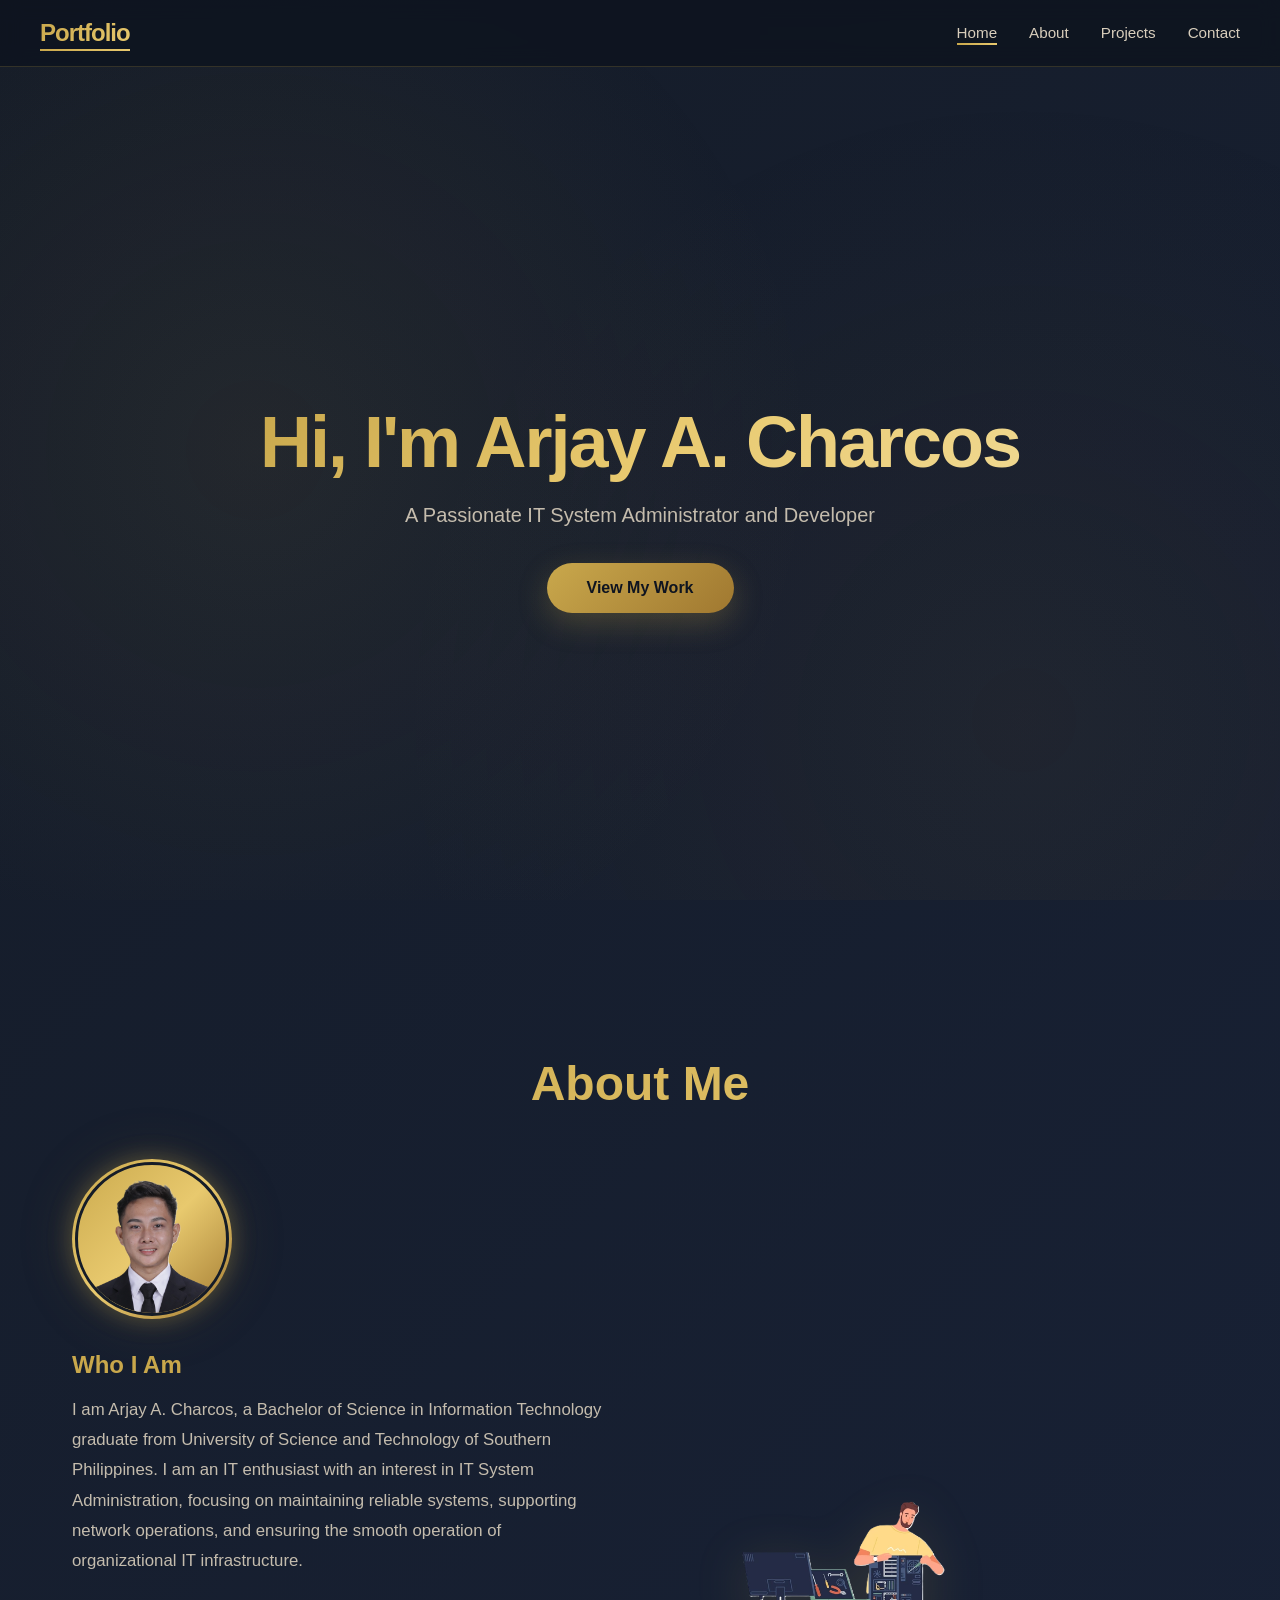
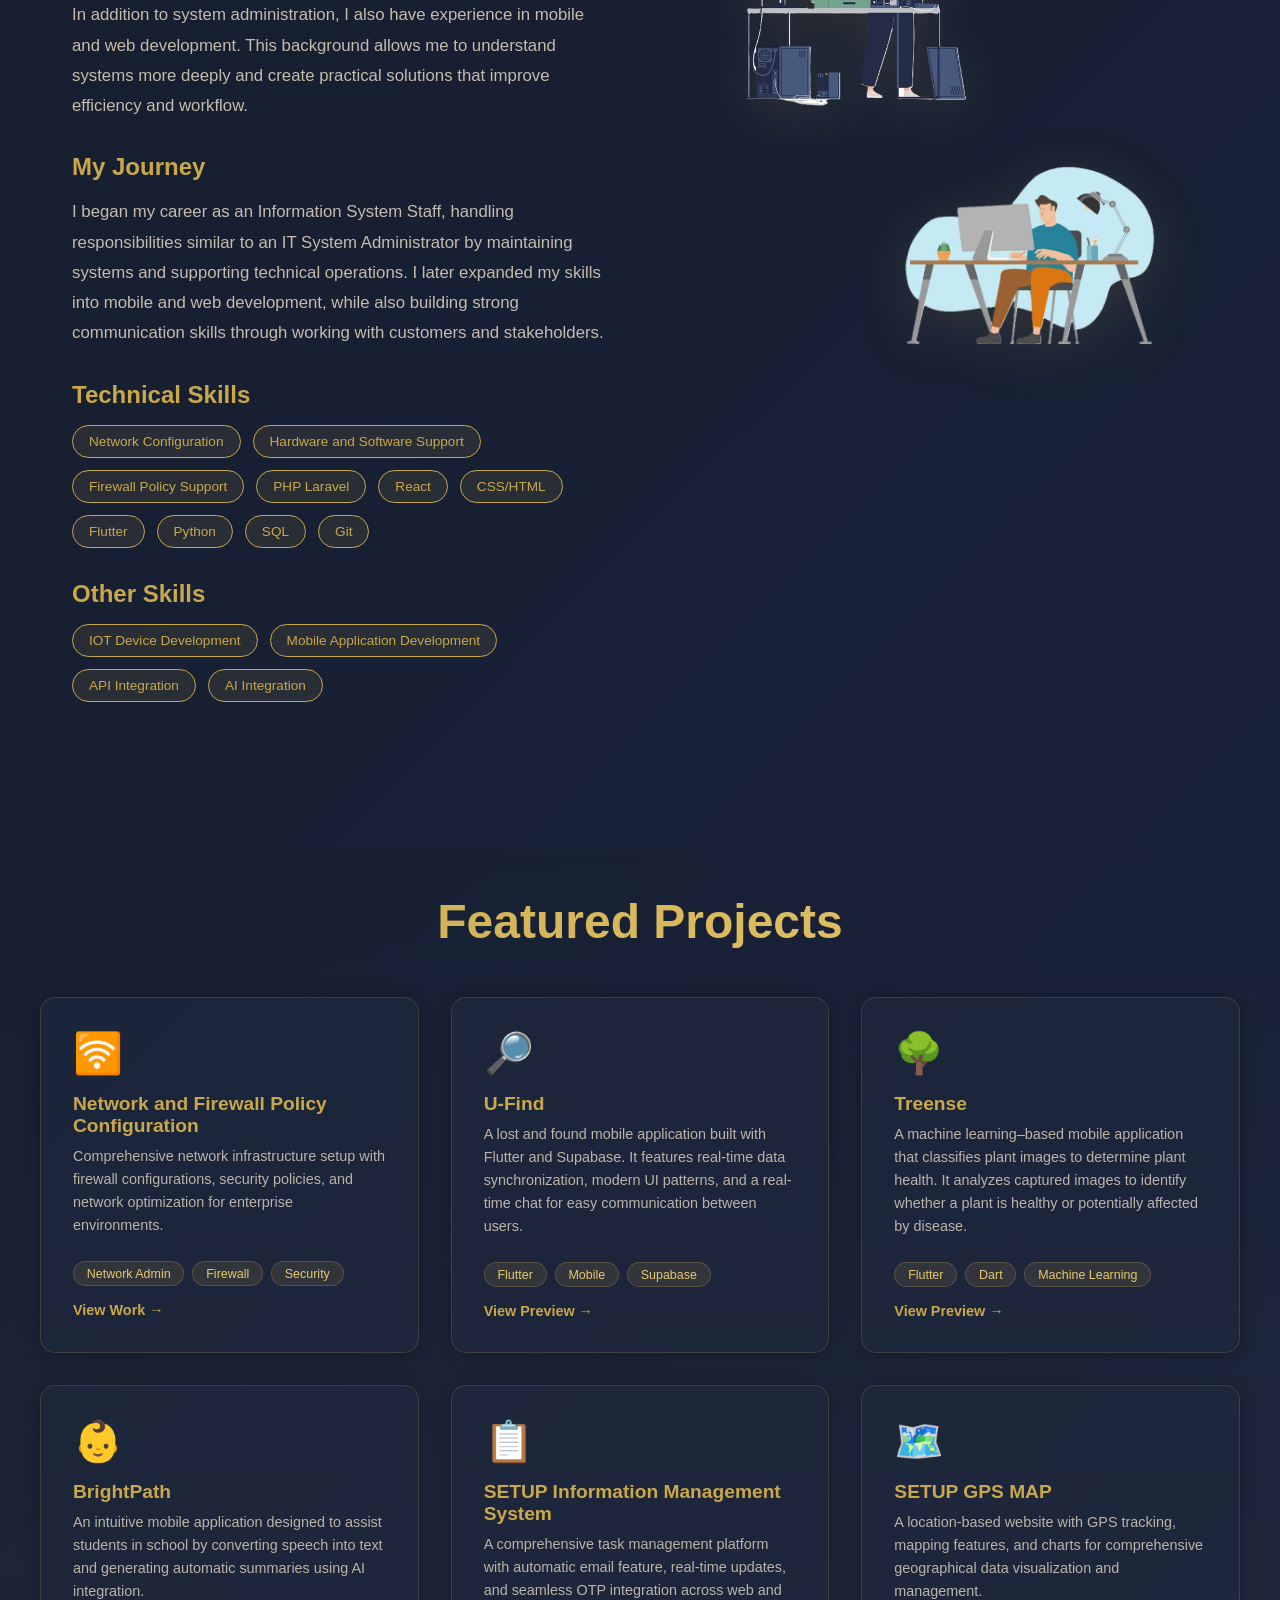
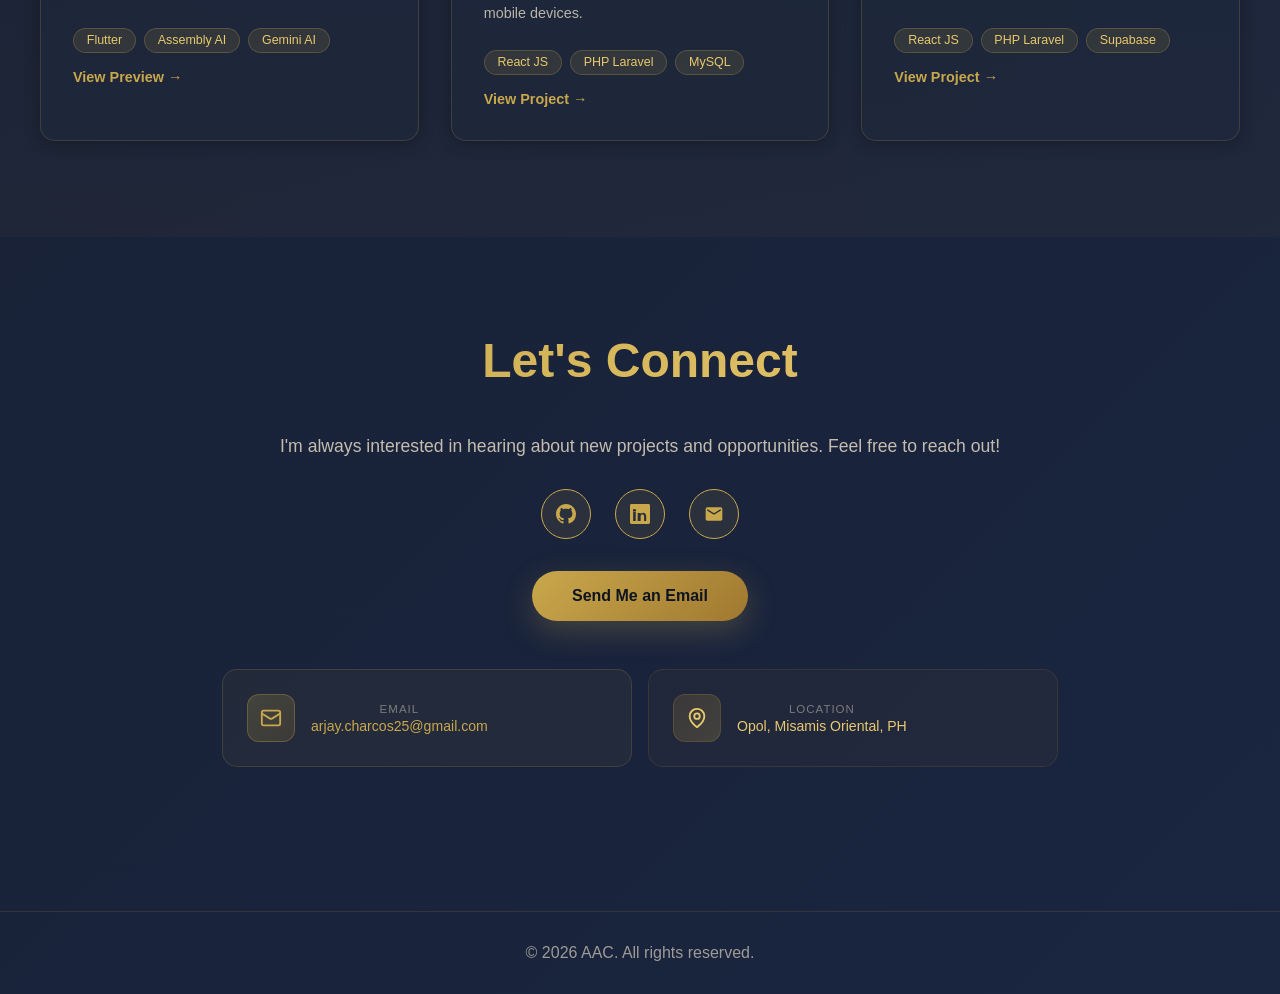
==== commit 4707a370: "project fix" ====
--- a/index.html
+++ b/index.html
@@ -197,18 +197,18 @@
                     <path d="M20.447 20.452h-3.554v-5.569c0-1.328-.475-2.236-1.986-2.236-1.081 0-1.722.722-2.004 1.418-.103.249-.129.597-.129.946v5.441h-3.554s.05-8.824 0-9.744h3.554v1.378c.43-.664 1.199-1.608 2.928-1.608 2.136 0 3.745 1.398 3.745 4.401v5.573zM5.337 9.432c-1.144 0-1.915-.758-1.915-1.707 0-.957.77-1.708 1.963-1.708 1.193 0 1.915.751 1.929 1.708 0 .949-.736 1.707-1.977 1.707zm1.582 11.02H3.715V8.708h3.204v11.744zM22.225 0H1.771C.792 0 0 .774 0 1.729v20.542C0 23.227.792 24 1.771 24h20.451C23.2 24 24 23.227 24 22.271V1.729C24 .774 23.2 0 22.222 0h.003z"/>
                 </svg>
             </a>
-            <a href="#" onclick="openEmailModal(event)" class="social-link" title="Email">
+            <a href="javascript:void(0)" onclick="openEmailModal()" class="social-link" title="Email">
                 <svg width="20" height="20" viewBox="0 0 24 24" fill="currentColor">
                     <path d="M20 4H4c-1.1 0-1.99.9-1.99 2L2 18c0 1.1.9 2 2 2h16c1.1 0 2-.9 2-2V6c0-1.1-.9-2-2-2zm0 4l-8 5-8-5V6l8 5 8-5v2z"/>
                 </svg>
             </a>
         </div>
 
-        <a href="#" class="cta-button" onclick="openEmailModal(event)">Send Me an Email</a>
+        <button class="cta-button" onclick="openEmailModal()">Send Me an Email</button>
 
         <!-- Contact Info Cards -->
         <div class="contact-cards">
-            <div class="contact-card contact-card-email" onclick="openEmailModal(event)">
+            <div class="contact-card contact-card-email" onclick="openEmailModal()">
                 <div class="contact-card-icon contact-card-icon-email">
                     <svg width="22" height="22" viewBox="0 0 24 24" fill="none" stroke="var(--primary)" stroke-width="2" stroke-linecap="round" stroke-linejoin="round">
                         <rect x="2" y="4" width="20" height="16" rx="2"/>
@@ -296,6 +296,14 @@
 
     <script src="js/script.js"></script>
     <script>
+        // Override openEmailModal so it works without an event parameter
+        function openEmailModal(event) {
+            if (event && event.preventDefault) event.preventDefault();
+            const modal = document.getElementById("emailModal");
+            modal.classList.add("active");
+            document.body.style.overflow = "hidden";
+        }
+
         // Hamburger menu toggle
         const hamburger = document.getElementById('hamburger');
         const navMenu = document.getElementById('navMenu');
